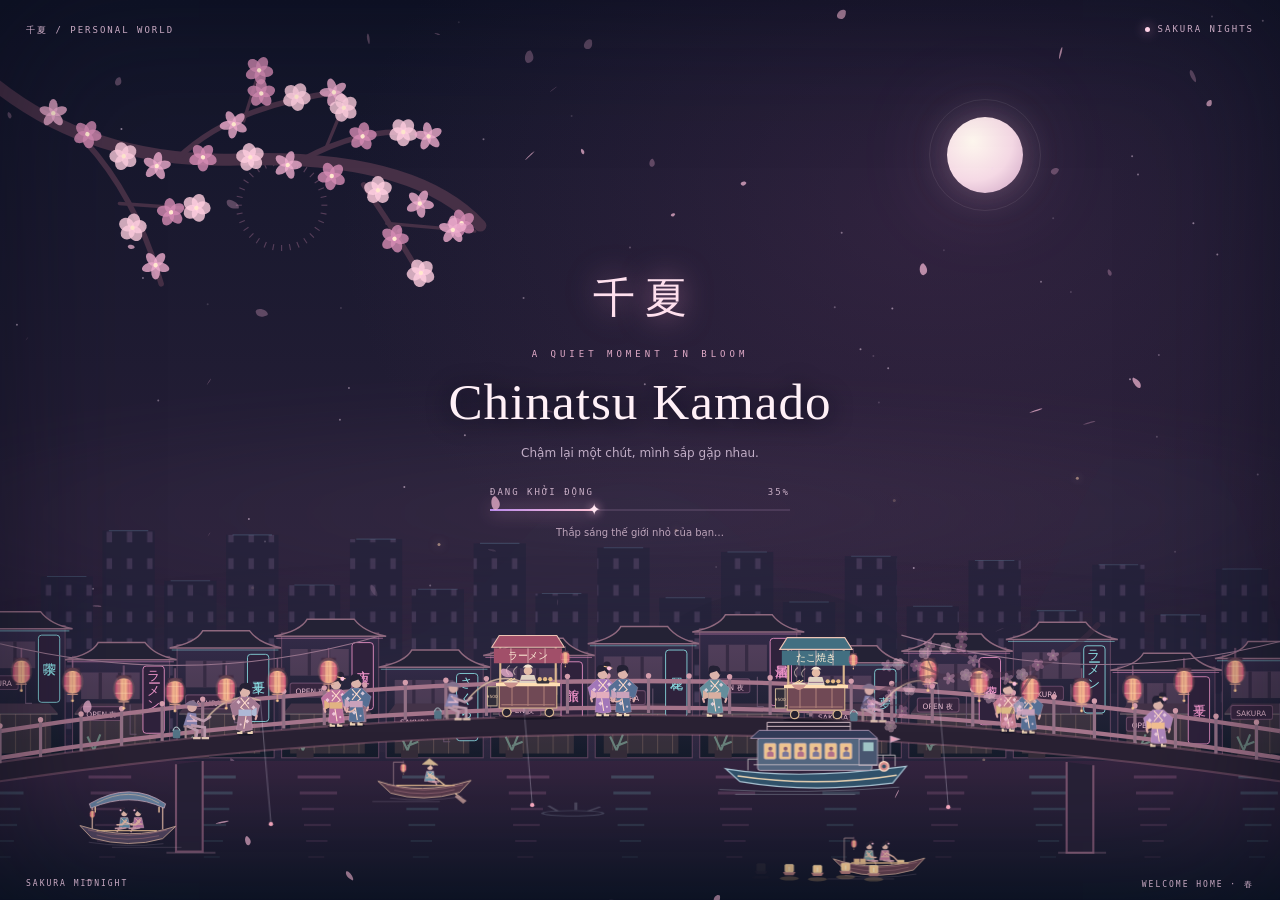
==== index.html @ 2ce0e8fc "Grow CMD after boot status and anchor continue hint" ====
<!DOCTYPE html>
<html lang="vi">

<head>
  <meta charset="UTF-8" />
  <meta name="viewport" content="width=device-width, initial-scale=1.0" />
  <title>Chinatsu Kamado| profile</title>
  <meta name="description"
    content="Chào bạn ở đây cũng ko có gì hay cả, nếu muốn có thể xem thử." />
  <meta name="theme-color" content="#070a15" />
  <meta name="referrer" content="strict-origin-when-cross-origin" />
  <meta http-equiv="Content-Security-Policy"
    content="default-src 'self'; base-uri 'self'; object-src 'none'; script-src 'self'; script-src-attr 'none'; style-src 'self' 'unsafe-inline' https://fonts.googleapis.com; font-src 'self' data: https://fonts.gstatic.com; img-src 'self' data: blob: https://images-ext-1.discordapp.net https://cdn.discordapp.com https://cdn-icons-png.flaticon.com https://avatars.steamstatic.com https://cdn.akamai.steamstatic.com; media-src 'self' blob: https://cdn.pixabay.com https://assets.mixkit.co; connect-src 'self' https://api.lanyard.rest https://api.mcsrvstat.us https://steam-proxy.bbtu223344.workers.dev; frame-src 'self' https://www.youtube.com; worker-src 'self' blob:; manifest-src 'self'; form-action 'self'; upgrade-insecure-requests" />
  <link rel="preconnect" href="https://fonts.googleapis.com" />
  <link rel="preconnect" href="https://fonts.gstatic.com" crossorigin />
  <link rel="preconnect" href="https://www.youtube.com" />
  <link rel="preconnect" href="https://i.ytimg.com" />
  <link
    href="https://fonts.googleapis.com/css2?family=Chakra+Petch:wght@500;600;700;800&family=Cormorant+Garamond:wght@500;600;700&family=JetBrains+Mono:wght@400;600;700&family=Noto+Serif+JP:wght@400;500&family=Outfit:wght@400;500;600;700;800&display=swap"
    rel="stylesheet" />
  <link rel="stylesheet" href="assets/css/styles.css?v=cmd-grow-3" />
  <link rel="stylesheet" href="https://fonts.googleapis.com/css2?family=Be+Vietnam+Pro:wght@400;500;600;700;800&display=swap" />
  <link rel="icon" href="assets/profile/favicon.png" type="image/png">
  <meta property="og:type" content="profile" />
  <meta property="og:title" content="Chinatsu Kamado — profile" />
  <meta property="og:description" content="Hồ sơ cá nhân: Discord realtime, Steam, server Minecraft và vài thứ để nghịch." />
  <meta property="og:image" content="./assets/background/banner.gif" />
  <meta name="twitter:card" content="summary_large_image" />
  <style>
    #sakura-loader {
      position: fixed;
      inset: 0;
      z-index: 999999;
      overflow: hidden;
      background: #0d1021;
      opacity: 1;
      transition: opacity .7s ease;
    }
    #sakura-loader.sakura-loader-done {
      opacity: 0;
      pointer-events: none;
    }
    #sakura-loader-frame {
      display: block;
      width: 100%;
      height: 100%;
      border: 0;
      background: #0d1021;
    }
  </style>
</head>

<body class="terminal-active">

  <!-- ===== SAKURA MIDNIGHT LOADER ===== -->
  <div id="sakura-loader" aria-label="Đang tải thế giới Sakura Midnight">
    <noscript><style>#sakura-loader{display:none!important}</style></noscript>
    <iframe
      id="sakura-loader-frame"
      src="assets/loading/sakura-loader.html?v=sakura-midnight-2"
      title="Sakura Midnight loading"
      loading="eager"
      fetchpriority="high"
      scrolling="no"
      aria-hidden="true"></iframe>
  </div>
  <script src="assets/loading/sakura-loader.js?v=sakura-midnight-1"></script>

  <div class="ambient ambient-one"></div>
  <div class="ambient ambient-two"></div>
  <div id="pointer-glow" class="pointer-glow" aria-hidden="true"></div>
  <div class="scanlines" aria-hidden="true"></div>
  <div class="grain" aria-hidden="true"></div>

    <!-- ========== BACKGROUND VIDEOS ========== -->
  <video id="bg-video" class="bg-video" muted loop playsinline preload="metadata" poster="./assets/background/bg-1440.jpg" data-bg-src="./assets/background/chillnight.mp4" aria-hidden="true" style="position: fixed; top: 0; left: 0; width: 100vw; height: 100vh; height: 100dvh; object-fit: cover; z-index: -2; pointer-events: none;"></video>

  <div id="bg-yt-container" class="bg-video hidden" style="position: fixed; top: 0; left: 0; width: 100vw; height: 100vh; z-index: -1; pointer-events: none; overflow: hidden;">
    <iframe id="bg-yt-player"
            data-src="https://www.youtube.com/embed/zvIS6EIkXx8?enablejsapi=1&autoplay=1&mute=1&controls=0&rel=0&modestbranding=1&disablekb=1&iv_load_policy=3&fs=0&playsinline=1&loop=1&playlist=zvIS6EIkXx8"
            title="Nền video YouTube"
            frameborder="0"
            allow="autoplay; encrypted-media"
            style="position: absolute; top: 50%; left: 50%; transform: translate(-50%, -50%) scale(1.35); width: 100vw; height: 56.25vw; min-height: 100vh; min-width: 177.77vh; pointer-events: none;">
    </iframe>
  </div>
  <!-- ======================================== -->

  <!-- ========== HYPERSPACE WARP ELEMENTS ========== -->
  <canvas id="warp-canvas" class="warp-canvas"></canvas>
  <canvas id="weather-canvas" class="weather-canvas" aria-hidden="true"></canvas>
  <div id="easter-egg" class="easter-egg hidden">
    <h1 class="matrix-text">Welcome to the Matrix</h1>
    <button id="return-warp-btn" class="mini-btn">RETURN</button>
  </div>
  <!-- ============================================== -->

  <main id="app-root">
    <section id="terminal-screen" class="screen terminal-screen active" aria-label="Windows 11 command prompt intro" style="visibility:hidden;opacity:0;transition:opacity 0.6s ease;">
      <div class="cmd-window">
        <div class="cmd-titlebar">
          <div class="cmd-controls" aria-hidden="true"><span></span><span></span><span></span></div>
          <div id="cmd-tabs" class="cmd-tabs" role="tablist" aria-label="CMD tabs"></div>
          <button id="cmd-new-tab" class="cmd-plus" type="button" aria-label="Mở tab CMD mới">+</button>
        </div>
        <div class="cmd-body">
          <div id="cmd-log" class="cmd-log" aria-live="polite"></div>
          <form id="cmd-form" class="cmd-prompt-line" autocomplete="off">
            <span>C:\Users\Chinatsu Kamado&gt;</span>
            <input id="cmd-input" type="text" autocomplete="off" spellcheck="false" aria-label="CMD command input" />
          </form>
          <div id="cmd-enter-hint" hidden></div>
          <button id="enter-console-btn" class="cmd-continue">Join World</button>
        </div>
      </div>
    </section>

    <section id="profile-screen" class="screen profile-screen" aria-label="Trang hồ sơ chính">
      <article class="profile-console glass-panel">
        <!-- 3D Specular Glass Glare Layer -->
        <div class="holo-glare" aria-hidden="true"></div>

        <!-- ========== THEME SWITCHER & WEATHER & WARP ========== -->
        <div id="theme-switcher" class="theme-switcher">
          <div id="theme-menu" class="theme-menu hidden">
            <button class="theme-option active" data-theme="cyber" title="Dark Cyber">🌙</button>
            <button class="theme-option" data-theme="sakura" title="Sakura Pink">🌸</button>
            <button class="theme-option" data-theme="ocean" title="Ocean Blue">🌊</button>
            <button class="theme-option" data-theme="fire" title="Neon Fire">🔥</button>
            <span class="theme-sep" aria-hidden="true"></span>
            <button id="theme-auto" class="theme-option-auto" type="button" title="Tự động đổi theo giờ Việt Nam">🕒</button>
          </div>
          <button id="theme-toggle" class="theme-toggle-btn" type="button" aria-label="Đổi giao diện">🌙</button>
          <div id="weather-menu" class="weather-menu hidden" role="group" aria-label="Chọn hiệu ứng thời tiết">
            <button class="weather-option" type="button" data-weather="sakura" aria-label="Hoa anh đào" title="Hoa anh đào">🌸</button>
            <button class="weather-option" type="button" data-weather="rain" aria-label="Mưa Cyber" title="Mưa Cyber">🌧️</button>
            <button class="weather-option" type="button" data-weather="snow" aria-label="Tuyết rơi" title="Tuyết rơi">❄️</button>
            <button class="weather-option" type="button" data-weather="stars" aria-label="Bụi sao" title="Bụi sao">✨</button>
            <button class="weather-option" type="button" data-weather="off" aria-label="Tắt thời tiết" title="Tắt thời tiết">🚫</button>
          </div>
          <button id="weather-toggle" class="theme-toggle-btn" type="button" aria-label="Đổi hiệu ứng thời tiết">🌧️</button>

                    <button id="yt-bg-toggle" class="warp-btn" type="button" aria-label="Chuyển sang Nền YouTube Lofi (kèm tiếng)" title="Bật/Tắt Nền YouTube (kèm tiếng)">🎬</button>
          <button id="yt-restart-btn" class="warp-btn hidden" type="button" aria-label="Quay lại từ đầu video YouTube" title="Quay lại từ đầu video YouTube">🔄</button>
          <button id="warp-btn" class="warp-btn" type="button" aria-label="Hyperspace Jump" title="Warp Speed!">🚀</button>
        </div>
        <!-- ========== END THEME SWITCHER ========== -->



        <!-- Nút cuộn nhanh lên đầu trang -->
        <button id="scroll-top-btn" class="scroll-top-btn hidden" type="button" aria-label="Cuộn lên đầu trang" title="Cuộn lên đầu trang (Home / ↑)">
          <svg viewBox="0 0 24 24" fill="none" stroke="currentColor" stroke-width="2.5" stroke-linecap="round" stroke-linejoin="round" aria-hidden="true">
            <path d="M18 15l-6-6-6 6"/>
          </svg>
        </button>
        <!-- ================================================= -->
        <div class="profile-banner">
          <!-- Parallax Layer 0: Base image -->
          <div class="plx-layer" data-depth="0.03">
            <img id="banner-image" src="./assets/background/banner.gif" alt="Ảnh bìa hồ sơ" decoding="async" fetchpriority="high" />
          </div>
          <!-- Parallax Layer 1: Light sweep -->
          <div class="plx-layer plx-light" data-depth="0.06"></div>
          <!-- Parallax Layer 2: Floating particles -->
          <div class="plx-layer plx-particles" data-depth="0.10">
            <i></i><i></i><i></i><i></i><i></i><i></i><i></i><i></i><i></i><i></i><i></i><i></i><i></i><i></i><i></i>
          </div>
          <!-- Parallax Layer 3: Sparkles -->
          <div class="plx-layer plx-sparkles" data-depth="0.15">
            <b>✦</b><b>✧</b><b>✦</b><b>✧</b><b>✦</b>
          </div>
          <div class="banner-glow"></div>
        </div>

        <header class="profile-header" id="sec-header">
          <div class="avatar-wrap" id="avatar-wrap">
            <span class="avatar-ring" aria-hidden="true"></span>
            <img id="avatar-image" class="avatar-image" src="https://images-ext-1.discordapp.net/external/Pk9lpqQlm9eiN65fVc4VsGsRbedZwUbAsCBLXPHvHq8/%3Fsize%3D4096/https://cdn.discordapp.com/avatars/917263515209859102/cd121ea4baf2512e6e98f16f0f2a8d04.png?size=4096" alt="Ảnh đại diện Discord" />
            <div id="avatar-fallback" class="avatar-fallback">T</div>
            <img id="avatar-decoration" class="avatar-decoration" src="./assets/decoration/anime-dang-yeu.png" alt="Trang trí avatar" />
            <span id="status-orb" class="status-orb offline" aria-label="Trạng thái Discord"></span>
          </div>
          <div class="identity-block">
            <div style="display: flex; align-items: center; gap: 15px; position: relative;">
              <h1 id="display-name" style="margin: 0;"><span id="profile-typing-name" class="profile-typing-name display-name">Chinatsu Kamado<span class="kanji-deco" aria-hidden="true">千夏</span></span><span class="profile-typing-cursor" aria-hidden="true">|</span></h1>
            </div>
            <p class="username">@<span id="username" class="glitch-hover" data-text="Chinatsu Kamado">Chinatsu Kamado</span></p>
          </div>
        </header>

        <section class="presence-card glass-2 reveal" id="sec-presence" aria-labelledby="presence-title" style="position: relative;">
          <!-- From Uiverse.io by Novaxlo -->
          <div class="capybaraloader" role="img" aria-label="Capybara đang đi bộ">
            <div class="capybara">
              <div class="capyhead">
                <div class="capyear">
                  <div class="capyear2"></div>
                </div>
                <div class="capyear"></div>
                <div class="capymouth">
                  <div class="capylips"></div>
                  <div class="capylips"></div>
                </div>
                <div class="capyeye"></div>
                <div class="capyeye"></div>
              </div>
              <div class="capyleg"></div>
              <div class="capyleg2"></div>
              <div class="capyleg2"></div>
              <div class="capy"></div>
            </div>
            <div class="capy-track">
              <div class="capy-track-line"></div>
            </div>
          </div>
          <div>
            <h2 id="presence-title">Trạng thái: <span id="custom-status-line">Đang tải...</span></h2>
            <p id="status-text"><span class="inline-dot"></span>Đang kết nối Discord...</p>
          </div>
          <!-- CLOCK WIDGET -->
          <div class="clock-inline" aria-label="Giờ Việt Nam">
            <div class="clock-inline-top">
              <span class="clock-inline-time"><span id="ci-h">00</span><span class="ci-sep">:</span><span id="ci-m">00</span><span class="clock-seconds">:<span id="ci-s">00</span></span></span>
            </div>
            <div class="clock-inline-date" id="ci-date">T2, 01/01</div>
            <div class="clock-inline-phase" id="ci-phase">🌙 GMT+7</div>
            <svg class="clock-halo-ring" viewBox="0 0 104 24" aria-hidden="true" focusable="false">
              <defs>
                <linearGradient id="clock-halo-gradient" x1="4" y1="12" x2="100" y2="12" gradientUnits="userSpaceOnUse">
                  <stop offset="0" stop-color="#72f7ff" />
                  <stop offset=".2" stop-color="#7faaff" />
                  <stop offset=".4" stop-color="#d894ff" />
                  <stop offset=".6" stop-color="#ff729d" />
                  <stop offset=".8" stop-color="#ffc976" />
                  <stop offset="1" stop-color="#72f7ff" />
                </linearGradient>
                <path id="clock-halo-orbit-path" d="M 4 12 A 48 8 0 1 0 100 12 A 48 8 0 1 0 4 12" />
              </defs>
              <use class="clock-halo-orbit" href="#clock-halo-orbit-path" />
              <g class="clock-halo-star">
                <path d="M 0 -4 C .5 -1.2 1.2 -.5 4 0 C 1.2 .5 .5 1.2 0 4 C -.5 1.2 -1.2 .5 -4 0 C -1.2 -.5 -.5 -1.2 0 -4 Z" />
                <animateMotion dur="6s" repeatCount="indefinite" rotate="auto">
                  <mpath href="#clock-halo-orbit-path" />
                </animateMotion>
              </g>
            </svg>
          </div>
        </section>

        <section id="activity-card" class="activity-card glass-1 hidden reveal" aria-labelledby="activity-title">
          <div id="activity-icon" class="activity-icon">✦</div>
          <img id="activity-art" class="activity-art hidden" alt="" decoding="async" />
          <div>
            <h2 id="activity-title">Hoạt động</h2>
            <p id="activity-name" class="handle">Không có hoạt động</p>
            <p id="activity-detail">Khi có game, Spotify hoặc app đang chạy thì sẽ hiện ở đây.</p>
            <p id="activity-time" class="activity-time"></p>
          </div>
        </section>

        <section class="meta-grid reveal" id="sec-meta" aria-label="Thông tin realtime Discord">
          <div class="glass-1"><span>Spotify</span><strong id="spotify-status">Chưa phát hiện</strong></div>
          <div class="glass-1">
            <span>Huy hiệu</span>
            <strong id="public-flags" class="badge-list">Đang tải</strong>
          </div>
        </section>

        <section class="about-card glass-1 reveal" id="sec-about">
          <h2>Giới thiệu</h2>
          <p>Một góc hồ sơ nhỏ gọn của Chinatsu Kamado, lấy cảm hứng nhẹ từ Discord nhưng vẫn giữ phong cách anime riêng: tối, gọn, mượt và có chiều sâu.</p>
          <div class="tags" aria-label="Thẻ hồ sơ">
            <span>Anime</span>
            <span>Coder</span>
            <span>Genshin Impact</span>
            <span>Cheater</span>
          </div>
        </section>


        <nav class="social-row reveal" id="sec-social" aria-label="Liên kết mạng xã hội">
          <a id="discord-link" href="https://discord.com/users/917263515209859102" target="_blank" rel="noopener noreferrer" aria-label="Discord" title="Discord">
            <svg viewBox="0 0 127.14 96.36" aria-hidden="true" class="discord-icon">
              <path d="M107.7,8.07A105.15,105.15,0,0,0,81.47,0a72.06,72.06,0,0,0-3.36,6.83A97.68,97.68,0,0,0,49,6.83,72.37,72.37,0,0,0,45.64,0,105.89,105.89,0,0,0,19.39,8.09C2.79,32.65-1.71,56.6.54,80.21h0A105.73,105.73,0,0,0,32.71,96.36,77.7,77.7,0,0,0,39.6,85.25a68.42,68.42,0,0,1-10.85-5.18c.91-.66,1.8-1.34,2.66-2a75.57,75.57,0,0,0,64.32,0c.87.71,1.76,1.39,2.66,2a68.68,68.68,0,0,1-10.87,5.19,77,77,0,0,0,6.89,11.1A105.25,105.25,0,0,0,126.6,80.22h0C129.24,52.84,122.09,29.11,107.7,8.07ZM42.45,65.69C36.18,65.69,31,60,31,53s5-12.74,11.43-12.74S54,46,53.89,53,48.84,65.69,42.45,65.69Zm42.24,0C78.41,65.69,73.31,60,73.31,53s5-12.74,11.43-12.74S96.1,46,96,53,91.08,65.69,84.69,65.69Z" fill="currentColor"/>
              <ellipse cx="42.45" cy="53" rx="12" ry="14" fill="currentColor" class="discord-blink" />
              <ellipse cx="84.69" cy="53" rx="12" ry="14" fill="currentColor" class="discord-blink" />
            </svg>
          </a>
          <a id="youtube-link" href="https://www.youtube.com/@Dogloser" target="_blank" rel="noopener noreferrer" aria-label="YouTube" title="YouTube">
            <svg viewBox="0 0 24 24" aria-hidden="true"><path d="M23.5 6.2a3 3 0 0 0-2.1-2.12C19.52 3.58 12 3.58 12 3.58s-7.52 0-9.4.5A3 3 0 0 0 .5 6.2 31.2 31.2 0 0 0 0 12a31.2 31.2 0 0 0 .5 5.8 3 3 0 0 0 2.1 2.12c1.88.5 9.4.5 9.4.5s7.52 0 9.4-.5a3 3 0 0 0 2.1-2.12A31.2 31.2 0 0 0 24 12a31.2 31.2 0 0 0-.5-5.8ZM9.6 15.55v-7.1L15.85 12 9.6 15.55Z"/></svg>
          </a>
          <a id="x-link" href="https://x.com/Dogkunne" target="_blank" rel="noopener noreferrer" aria-label="X" title="X">
            <svg viewBox="0 0 24 24" aria-hidden="true"><path d="M18.9 2h3.68l-8.04 9.18L24 22h-7.4l-5.8-7.58L4.17 22H.48l8.6-9.83L0 2h7.6l5.24 6.93L18.9 2Zm-1.3 18.1h2.04L6.5 3.8H4.31L17.6 20.1Z"/></svg>
          </a>
          <a id="github-link" href="https://github.com/Dogtheflash" target="_blank" rel="noopener noreferrer" aria-label="GitHub" title="GitHub">
            <svg viewBox="0 0 24 24" aria-hidden="true"><path d="M12 0C5.374 0 0 5.373 0 12c0 5.302 3.438 9.8 8.207 11.387.599.111.793-.261.793-.577v-2.234c-3.338.726-4.033-1.416-4.033-1.416-.546-1.387-1.333-1.756-1.333-1.756-1.089-.745.083-.729.083-.729 1.205.084 1.839 1.237 1.839 1.237 1.07 1.834 2.807 1.304 3.492.997.107-.775.418-1.305.762-1.604-2.665-.305-5.467-1.334-5.467-5.931 0-1.311.469-2.381 1.236-3.221-.124-.303-.535-1.524.117-3.176 0 0 1.008-.322 3.301 1.23A11.509 11.509 0 0 1 12 5.803c1.02.005 2.047.138 3.006.404 2.291-1.552 3.297-1.23 3.297-1.23.653 1.653.242 2.874.118 3.176.77.84 1.235 1.911 1.235 3.221 0 4.609-2.807 5.624-5.479 5.921.43.372.823 1.102.823 2.222v3.293c0 .319.192.694.801.576C20.566 21.797 24 17.3 24 12c0-6.627-5.373-12-12-12Z"/></svg>
          </a>
        </nav>

        <footer class="profile-footer reveal" id="sec-footer">
          <a id="page-one-link" href="#">Server Minecraft</a>
          <a id="page-two-link" href="#">
            <img src="https://cdn-icons-png.flaticon.com/512/3670/3670382.png" alt="Steam" class="steam-icon">
            My Steam
          </a>
          <a id="mal-link" href="#">Text color</a>
        </footer>

        <!-- ========== MINECRAFT SERVER PAGE ========== -->
        <section id="minecraft-page" class="color-page hidden" aria-label="Minecraft Server">
          <div class="color-page-head">
            <button id="minecraft-back" class="mini-btn" type="button">← Home</button>
            <div>
              <p class="eyebrow">MINECRAFT SERVER</p>
              <h2>Server Minecraft</h2>
            </div>
          </div>

          <!-- Bot status card -->
          <div class="mc-bot-card">
            <div class="mc-bot-avatar">
              <img src="./assets/profile/minevui-avatar.png" alt="Bot avatar" id="mc-bot-avatar" />
              <span class="mc-bot-status-dot online"></span>
            </div>
            <div class="mc-bot-info">
              <div class="mc-bot-tag">ONLINE · <span id="mc-bot-tag">SERVER BOT#0000</span></div>
              <div class="mc-bot-name" id="mc-bot-name">Minecraft Skyblock</div>
              <div class="mc-bot-desc" id="mc-bot-desc">🌿 Server Minecraft sinh tồn · Vanilla SMP</div>
            </div>

            <a class="mc-join-btn mc-discord-icon" href="https://discord.gg/" target="_blank" rel="noopener noreferrer" id="mc-join-btn" aria-label="Tham gia Discord" title="Tham gia Discord">
              <svg viewBox="0 0 127.14 96.36" aria-hidden="true" class="discord-icon">
              <path d="M107.7,8.07A105.15,105.15,0,0,0,81.47,0a72.06,72.06,0,0,0-3.36,6.83A97.68,97.68,0,0,0,49,6.83,72.37,72.37,0,0,0,45.64,0,105.89,105.89,0,0,0,19.39,8.09C2.79,32.65-1.71,56.6.54,80.21h0A105.73,105.73,0,0,0,32.71,96.36,77.7,77.7,0,0,0,39.6,85.25a68.42,68.42,0,0,1-10.85-5.18c.91-.66,1.8-1.34,2.66-2a75.57,75.57,0,0,0,64.32,0c.87.71,1.76,1.39,2.66,2a68.68,68.68,0,0,1-10.87,5.19,77,77,0,0,0,6.89,11.1A105.25,105.25,0,0,0,126.6,80.22h0C129.24,52.84,122.09,29.11,107.7,8.07ZM42.45,65.69C36.18,65.69,31,60,31,53s5-12.74,11.43-12.74S54,46,53.89,53,48.84,65.69,42.45,65.69Zm42.24,0C78.41,65.69,73.31,60,73.31,53s5-12.74,11.43-12.74S96.1,46,96,53,91.08,65.69,84.69,65.69Z" fill="currentColor"/>
              <ellipse cx="42.45" cy="53" rx="12" ry="14" fill="currentColor" class="discord-blink" />
              <ellipse cx="84.69" cy="53" rx="12" ry="14" fill="currentColor" class="discord-blink" />
            </svg>
            </a>
          </div>

          <!-- Stats grid -->
          <div class="mc-stats-grid">
            <div class="mc-stat-card">
              <span class="mc-stat-label">PING</span>
              <strong class="mc-stat-value" id="mc-ping">--ms</strong>
            </div>
            <div class="mc-stat-card">
              <span class="mc-stat-label">PHIÊN BẢN</span>
              <strong class="mc-stat-value" id="mc-version">1.21.x</strong>
            </div>
            <div class="mc-stat-card">
              <span class="mc-stat-label">ĐANG CHƠI</span>
              <strong class="mc-stat-value" id="mc-online">-- người</strong>
            </div>
            <div class="mc-stat-card">
              <span class="mc-stat-label">TỐI ĐA</span>
              <strong class="mc-stat-value" id="mc-max">-- người</strong>
            </div>
            <div class="mc-stat-card wide">
              <span class="mc-stat-label">ĐỊA CHỈ SERVER</span>
              <strong class="mc-stat-value mc-ip" id="mc-ip">play.example.com</strong>
            </div>
            <div class="mc-stat-card wide">
              <span class="mc-stat-label">TRẠNG THÁI</span>
              <strong class="mc-stat-value" id="mc-status-text">Đang kiểm tra...</strong>
            </div>
          </div>

          <!-- Feature cards -->
          <div class="mc-feature-grid">
            <div class="mc-feature-card">
              <div class="mc-feature-num">01</div>
              <div class="mc-feature-title">Survival SMP</div>
              <div class="mc-feature-desc">Thế giới sinh tồn vanilla, không hack, không cheat — chơi thuần túy cùng nhau.</div>
            </div>
            <div class="mc-feature-card">
              <div class="mc-feature-num">02</div>
              <div class="mc-feature-title">Cộng đồng nhỏ</div>
              <div class="mc-feature-desc">Server riêng tư, chỉ bạn bè thân thiết — không lag, không toxic.</div>
            </div>
            <div class="mc-feature-card">
              <div class="mc-feature-num">03</div>
              <div class="mc-feature-title">Luôn online</div>
              <div class="mc-feature-desc">Server chạy 24/7, vào bất cứ lúc nào bạn muốn xây dựng hay khám phá.</div>
            </div>
          </div>
        </section>
        <!-- ========== END MINECRAFT SERVER PAGE ========== -->

        <!-- ========== STEAM PROFILE PAGE ========== -->
        <section id="steam-page" class="color-page hidden" aria-label="Steam Profile">
          <div class="color-page-head">
            <button id="steam-back" class="mini-btn" type="button">← Home</button>
            <div>
              <p class="eyebrow">STEAM PROFILE</p>
              <h2>My Steam</h2>
            </div>
          </div>

          <!-- Steam profile card -->
          <div class="steam-profile-card">
            <div class="steam-avatar-wrap">
              <img id="steam-avatar" src="https://avatars.steamstatic.com/fef49e7fa7e1997310d705b2a6158ff8dc1cdfeb_full.jpg" alt="Steam avatar" />
              <span class="steam-status-dot" id="steam-status-dot"></span>
            </div>
            <div class="steam-profile-info">
              <div class="steam-platform-tag">STEAM · <span id="steam-status-label">Đang tải...</span></div>
              <div class="steam-display-name" id="steam-display-name">nakarotad</div>
              <div class="steam-real-name" id="steam-real-name">🎮 Chinatsu Kamado</div>
            </div>
          </div>

          <!-- Action row -->
          <div class="mc-action-row">
            <a class="steam-visit-btn" href="https://steamcommunity.com/id/nakarotad/" target="_blank" rel="noopener noreferrer" id="steam-visit-btn">
              <svg width="16" height="16" viewBox="0 0 24 24" fill="currentColor"><path d="M11.979 0C5.678 0 .511 4.86.022 11.037l6.432 2.658c.545-.371 1.203-.59 1.912-.59.063 0 .125.004.188.006l2.861-4.142V8.91c0-2.495 2.028-4.524 4.524-4.524 2.494 0 4.524 2.031 4.524 4.527s-2.03 4.525-4.524 4.525h-.105l-4.076 2.911c0 .052.004.105.004.159 0 1.875-1.515 3.396-3.39 3.396-1.635 0-3.016-1.173-3.331-2.718L.436 15.27C1.862 20.307 6.486 24 11.979 24c6.627 0 11.999-5.373 11.999-12S18.605 0 11.979 0zM7.54 18.21l-1.473-.61c.262.543.714.999 1.314 1.25 1.297.539 2.793-.076 3.332-1.375.263-.63.264-1.319.005-1.949s-.75-1.121-1.377-1.383c-.624-.26-1.29-.249-1.878-.03l1.523.63c.956.4 1.409 1.5 1.009 2.455-.397.957-1.497 1.41-2.455 1.012H7.54zm11.415-9.303c0-1.662-1.353-3.015-3.015-3.015-1.665 0-3.015 1.353-3.015 3.015 0 1.665 1.35 3.015 3.015 3.015 1.662 0 3.015-1.35 3.015-3.015zm-5.273-.005c0-1.252 1.013-2.266 2.265-2.266 1.249 0 2.266 1.014 2.266 2.266 0 1.251-1.017 2.265-2.266 2.265-1.252 0-2.265-1.014-2.265-2.265z"/></svg>
              Xem trang Steam
            </a>
            <span class="mc-updated" id="steam-updated">Cập nhật --:--:--</span>
          </div>

          <!-- Stats grid -->
          <div class="mc-stats-grid">
            <div class="mc-stat-card">
              <span class="mc-stat-label">SỐ GIỜ CHƠI</span>
              <strong class="mc-stat-value" id="steam-hours">-- giờ</strong>
            </div>
            <div class="mc-stat-card">
              <span class="mc-stat-label">SỐ GAME</span>
              <strong class="mc-stat-value" id="steam-games">-- game</strong>
            </div>
            <div class="mc-stat-card">
              <span class="mc-stat-label">LEVEL STEAM</span>
              <strong class="mc-stat-value" id="steam-level">--</strong>
            </div>
            <div class="mc-stat-card">
              <span class="mc-stat-label">BẠN BÈ</span>
              <strong class="mc-stat-value" id="steam-friends">-- người</strong>
            </div>
            <div class="mc-stat-card wide" style="display:flex;align-items:center;gap:14px;">
              <img id="steam-game-thumb" src="" alt="Game thumbnail"
                style="display:none;width:72px;height:40px;object-fit:cover;border-radius:6px;flex:0 0 auto;border:1px solid rgba(255,255,255,.12);" />
              <div style="min-width:0;flex:1;">
                <span class="mc-stat-label">ĐANG CHƠI</span>
                <strong class="mc-stat-value" id="steam-playing">Đang kết nối...</strong>
              </div>
            </div>
            <div class="mc-stat-card wide">
              <span class="mc-stat-label">STEAM ID</span>
              <strong class="mc-stat-value mc-ip">nakarotad</strong>
            </div>
          </div>

          <!-- Feature / game highlight cards -->
          <div class="mc-feature-grid">
            <div class="mc-feature-card steam-game-card" id="steam-game-1">
              <div class="mc-feature-num">01</div>
              <div class="mc-feature-title">Counter-Strike 2</div>
              <div class="mc-feature-desc">FPS huyền thoại — tactical shooter số một thế giới.</div>
            </div>
            <div class="mc-feature-card steam-game-card" id="steam-game-2">
              <div class="mc-feature-num">02</div>
              <div class="mc-feature-title">Genshin Impact</div>
              <div class="mc-feature-desc">Open-world RPG với đồ họa đẹp và cốt truyện sâu sắc.</div>
            </div>
            <div class="mc-feature-card steam-game-card" id="steam-game-3">
              <div class="mc-feature-num">03</div>
              <div class="mc-feature-title">Minecraft</div>
              <div class="mc-feature-desc">Game xây dựng và sinh tồn — sáng tạo không giới hạn.</div>
            </div>
          </div>
        </section>
        <!-- ========== END STEAM PROFILE PAGE ========== -->

        <!-- ========== COLOR TOOL PAGE ========== -->
        <section id="color-page" class="color-page hidden" aria-label="Unity Rich Text Gradient Generator">
          <div class="color-page-head">
            <button id="color-back" class="mini-btn" type="button">← Home</button>
            <div>
              <p class="eyebrow">Unity tool</p>
              <h2>Rich Text Colorizer</h2>
            </div>
          </div>
          <label class="field-block">
            <span>Nhập văn bản</span>
            <textarea id="tc-input-text" rows="4">Chinatsu Kamado desu</textarea>
          </label>
          <div class="tool-grid">
            <label class="field-block">
              <span>Hiệu ứng màu</span>
              <select id="tc-effect">
                <option value="two">Dải hai màu</option>
                <option value="mirror">Dải hai màu lặp lại</option>
                <option value="three">Dải ba màu</option>
                <option value="solid">Một màu</option>
                <option value="random">Màu ngẫu nhiên</option>
                <option value="rainbow">Cầu vồng</option>
              </select>
            </label>
            <label class="field-block">
              <span>Phông chữ</span>
              <select id="tc-font">
                <option value="">Mặc định</option><option>Arial</option><option>Verdana</option><option>Tahoma</option><option>Georgia</option><option>Courier New</option><option>Times New Roman</option><option>Trebuchet MS</option><option>Lucida Console</option>
              </select>
            </label>
          </div>
          <div class="color-picks" aria-label="Chọn màu">
            <label><span>Đầu</span><input id="tc-color-1" type="color" value="#ff4fd8"></label>
            <label><span>Giữa</span><input id="tc-color-2" type="color" value="#5865f2"></label>
            <label><span>Cuối</span><input id="tc-color-3" type="color" value="#35e8ff"></label>
          </div>
          <div class="tool-grid compact">
            <label class="field-block"><span>Cỡ chữ</span><select id="tc-size"><option value="0">Mặc định</option><option value="12">12</option><option value="18">18</option><option value="24">24</option><option value="30">30</option><option value="36">36</option><option value="48">48</option><option value="60">60</option><option value="72">72</option><option value="90">90</option></select></label>
            <div class="toggle-row"><label><input id="tc-bold" type="checkbox">Đậm</label><label><input id="tc-italic" type="checkbox">Nghiêng</label><label><input id="tc-word" type="checkbox">Random</label></div>
          </div>
          <div class="preview-card">
            <span>Preview</span>
            <div id="tc-preview" class="tc-preview"></div>
          </div>
          <label class="field-block output-block">
            <span>Unity Rich Text</span>
            <textarea id="tc-output" rows="6" readonly></textarea>
          </label>
          <button id="tc-copy" class="copy-btn" type="button">Copy Unity Rich Text</button>
        </section>
        <!-- ========== END COLOR TOOL PAGE ========== -->




      </article>

      <!-- ========== MUSIC PLAYER ========== -->
      <aside id="music-player" class="music-player glass-panel hidden" aria-label="Trình phát nhạc">
        <img id="track-cover" class="player-art" src="assets/music/nightcore-rise-up.jpg" alt="Ảnh bìa Nightcore - Rise Up" width="40" height="40" decoding="async" />
        <div class="track-meta">
          <strong id="track-title">Beautiful Piano Music</strong>
          <div class="track-time"><span id="current-time">0:00</span><span id="duration-time">0:00</span></div>
          <div class="progress"><span id="progress-bar"></span></div>
        </div>
        <div class="player-controls">
          <button id="prev-track" class="prev-btn" type="button" aria-label="Chuyển về bài trước" title="Bài trước">⏮</button>
          <button id="play-toggle" class="play-btn" type="button" aria-label="Phát hoặc tạm dừng">▶</button>
          <button id="next-track" class="next-btn" type="button" aria-label="Chuyển sang bài tiếp theo" title="Bài tiếp theo">⏭</button>
        </div>
        <div id="volume-control" class="volume-control" aria-label="Âm lượng nhạc">
          <button id="volume-toggle" class="volume-toggle" type="button" aria-label="Tắt âm lượng" title="Tắt âm lượng">🔊</button>
          <div class="volume-details">
          <input id="volume-slider" type="range" min="0" max="100" step="1" value="50" aria-label="Chỉnh âm lượng nhạc" aria-valuetext="50 phần trăm" />
          <output id="volume-value" class="volume-value" for="volume-slider" aria-live="polite">50</output>
          </div>
        </div>
        <audio id="audio-player" preload="metadata">
          <source src="assets/audio/Nightcore-Rise-Up.mp3" type="audio/mpeg" />
        </audio>
      </aside>
    </section>
  </main>

<script src="assets/js/loader-failsafe.js?v=sakura-midnight-1"></script>



<script src="assets/js/script.js?v=cmd-grow-3"></script>


</body>
</html>
---- assets/css/styles.css ----
:root {
  --bg: #000000;
  --panel: rgba(15, 18, 32, 0.78);
  --panel-strong: rgba(20, 24, 42, 0.92);
  --line: rgba(255, 255, 255, 0.11);
  --discord: #5865f2;
  --cyan: #35e8ff;
  --pink: #ff4fd8;
  --green: #3ee87d;
  --yellow: #f0b232;
  --red: #f45b69;
  --text: #eef4ff;
  --muted: #9aa8c7;
  --shadow: 0 28px 90px rgba(0, 0, 0, 0.52);

  /* fluid typography */
  --font-h1: clamp(1.3rem, 2.5vw + 0.5rem, 2.1rem);
  --font-h2: clamp(1rem, 1.8vw + 0.3rem, 1.5rem);
  --font-body: clamp(0.75rem, 1.2vw + 0.25rem, 0.9rem);
  --font-mono: clamp(0.65rem, 1.1vw + 0.2rem, 0.82rem);
  --font-label: clamp(0.6rem, 1vw + 0.15rem, 0.75rem);

  /* === Liquid Glass 3 cấp — cùng blur 24px, viền 8%, highlight trên === */
  --glass-blur: 24px;
  --glass-border: rgba(255, 255, 255, 0.08);
  --glass-highlight: rgba(255, 255, 255, 0.18);
}

/* Một lớp glass dùng được cho mọi panel — chỉ đổi cấp độ đậm nhạt qua .glass-1/2/3 */
.glass-1, .glass-2, .glass-3 {
  position: relative;
  isolation: isolate;
  border: 1px solid var(--glass-border);
  border-radius: 18px;
  backdrop-filter: blur(var(--glass-blur)) saturate(140%);
  -webkit-backdrop-filter: blur(var(--glass-blur)) saturate(140%);
  box-shadow: var(--shadow);
}
.glass-1 { background: color-mix(in srgb, var(--panel) 55%, transparent); }
.glass-2 { background: color-mix(in srgb, var(--panel) 78%, transparent); }
.glass-3 { background: var(--panel-strong); }

/* Highlight mảnh phía trên — mô phỏng cạnh trên của Liquid Glass */
.glass-1::before, .glass-2::before, .glass-3::before {
  content: "";
  position: absolute;
  inset: 0;
  border-radius: inherit;
  padding: 1px;
  background: linear-gradient(180deg, var(--glass-highlight) 0%, rgba(255, 255, 255, 0.02) 38%, transparent 100%);
  -webkit-mask: linear-gradient(#000 0 0) content-box, linear-gradient(#000 0 0);
  -webkit-mask-composite: xor;
          mask-composite: exclude;
  pointer-events: none;
  z-index: 1;
}


/* === Display font cho tiêu đề tên === */
.display-name {
  font-family: "Chakra Petch", "Outfit", system-ui, sans-serif;
  font-weight: 800;
  letter-spacing: -0.02em;
  font-size: clamp(22px, 4.6vw, 30px);
  line-height: 1.02;
  background: linear-gradient(90deg, #ff4fd8 0%, #c56cff 42%, #35e8ff 100%);
  -webkit-background-clip: text;
          background-clip: text;
  color: transparent;
  text-shadow: 0 0 22px rgba(255, 79, 216, 0.18);
  position: relative;
}
.kanji-deco {
  display: inline-block;
  margin-left: 8px;
  font-family: "Noto Serif JP", "Yu Mincho", serif;
  font-weight: 500;
  font-size: 0.55em;
  letter-spacing: 0.05em;
  color: rgba(255, 255, 255, 0.55);
  vertical-align: 0.18em;
  text-shadow: 0 0 12px rgba(53, 232, 255, 0.25);
  -webkit-text-fill-color: rgba(255, 255, 255, 0.55);
}
.kanji-deco::before {
  content: "[ ";
  opacity: 0.4;
  font-family: "JetBrains Mono", monospace;
  font-size: 0.85em;
  letter-spacing: 0;
  margin-right: 2px;
}
.kanji-deco::after {
  content: " ]";
  opacity: 0.4;
  font-family: "JetBrains Mono", monospace;
  font-size: 0.85em;
  letter-spacing: 0;
  margin-left: 2px;
}

/* === Scroll reveal === */
.reveal {
  opacity: 0;
  transform: translateY(24px);
  transition: opacity .55s cubic-bezier(.16,1,.3,1), transform .55s cubic-bezier(.16,1,.3,1);
  will-change: opacity, transform;
}
.reveal.in {
  opacity: 1;
  transform: none;
}


.bg-video {
  position: fixed; top: 0; left: 0; width: 100vw; height: 100dvh;
  z-index: -1;
  pointer-events: none;
  overflow: hidden;
}
video.bg-video {
  object-fit: cover;
}
#bg-yt-player {
  position: absolute;
  top: 50%; left: 50%;
  z-index: 1;
  transform: translate(-50%, -50%) scale(1.35);
  width: 100vw;
  height: 56.25vw;
  min-height: 100dvh;
  min-width: 177.77vh;
  pointer-events: none;
  opacity: 0;
  transition: opacity .45s ease;
}
#bg-yt-container {
  background: #020308;
  opacity: 1;
  visibility: visible;
  transition: opacity .25s ease, visibility .25s ease;
}
#bg-yt-container::after {
  content: '';
  position: absolute;
  inset: 0;
  z-index: 2;
  background:
    linear-gradient(rgba(2, 3, 8, .08), rgba(2, 3, 8, .08)),
    url('../background/bg-1440.jpg') center / cover no-repeat;
  opacity: 1;
  transition: opacity .55s ease, visibility .55s ease;
  pointer-events: none;
}
#bg-yt-container.is-playing #bg-yt-player {
  opacity: 1;
}
#bg-yt-container.is-playing::after {
  opacity: 0;
  visibility: hidden;
}

* { box-sizing: border-box; }
html { scroll-behavior: smooth; scrollbar-width: thin; scrollbar-color: rgba(192, 132, 252, 0.6) rgba(4, 6, 15, 0.85); background: transparent; }


body {
  background-image: none !important;
  background-color: var(--bg);
  display: flex;
  justify-content: center;
  align-items: center;
  min-height: 100dvh;
  overflow-x: hidden;
  overflow-y: auto;
  overscroll-behavior-y: contain;
  margin: 0;
  font-family: var(--font-sans);
  font-optical-sizing: auto;
  -webkit-font-smoothing: antialiased;
  text-rendering: optimizeLegibility;
}

/* ============================================================
   PHẦN CHỈNH SỬA: Thay thế ảnh nền bằng style chuẩn Linux
   ============================================================ */
.cmd-window {
  width: min(760px, 94vw);
  overflow: hidden;
  border-radius: 14px;
  border: 1px solid rgba(255,255,255,.15);
  background: rgba(8, 8, 12, 0.75);
  backdrop-filter: blur(24px) saturate(160%);
  -webkit-backdrop-filter: blur(24px) saturate(160%);
  box-shadow: 0 10px 30px rgba(0,0,0,0.4), inset 0 1px 0 rgba(255,255,255,.1);
  position: relative;
  transform: translateZ(0);
}

/* Hiệu ứng thở (pulse glow) nhẹ ở nền Terminal */
.cmd-window::before {
  content: "";
  position: absolute;
  top: -50%;
  left: -50%;
  width: 200%;
  height: 200%;
  background: radial-gradient(circle at 50% 50%, rgba(255, 255, 255, 0.05) 0%, transparent 60%);
  animation: terminalPulse 8s ease-in-out infinite alternate;
  pointer-events: none;
  z-index: 0;
}

@keyframes terminalPulse {
  0% { transform: scale(0.8); opacity: 0.4; }
  100% { transform: scale(1.2); opacity: 1; }
}
/* ============================================================ */

.terminal-header {
  background-color: #161b22;
  padding: 12px 15px;
  display: flex;
  gap: 8px;
  border-bottom: 1px solid #30363d;
}

.btn {
  width: 12px;
  height: 12px;
  border-radius: 50%;
  display: inline-block;
}

.close { background-color: #ff5f56; }
.minimize { background-color: #ffbd2e; }
.maximize { background-color: #27c93f; }

.terminal-body {
  padding: 20px;
  color: #c9d1d9;
}

.pointer-glow { position:fixed; left:var(--pointer-x, 50vw); top:var(--pointer-y, 50vh); width:420px; height:420px; z-index:1; pointer-events:none; border-radius:50%; transform:translate(-50%, -50%); background:radial-gradient(circle, rgb(var(--accent2-rgb) / .16), rgb(var(--accent-rgb) / .08) 36%, transparent 68%); mix-blend-mode:screen; opacity:0; filter:blur(4px); transition:opacity .22s ease; }
body.pointer-active .pointer-glow { opacity:1; }
.page-ripple { position:fixed; z-index:2; left:var(--ripple-x); top:var(--ripple-y); width:14px; height:14px; border-radius:50%; pointer-events:none; transform:translate(-50%, -50%) scale(0); background:radial-gradient(circle, rgba(255,255,255,.26), rgb(var(--accent3-rgb) / .11) 42%, transparent 70%); mix-blend-mode:screen; animation:pageRipple 1.08s ease-out forwards; }
a { color: inherit; text-decoration: none; }
button, a { font: inherit; }

body, button, a, input { cursor: url("data:image/svg+xml,%3Csvg xmlns='http://www.w3.org/2000/svg' width='28' height='28' viewBox='0 0 28 28'%3E%3Cpath fill='%23ffffff' stroke='%23111118' stroke-width='1.4' d='M5 3.8 22.6 13 14.7 15.1 11 23.2z'/%3E%3Cpath fill='%23ff9bd8' d='m9.6 7.6 5.1 4.7-3.4.9z'/%3E%3Ccircle cx='18.8' cy='6.6' r='2.1' fill='%23ff9bd8'/%3E%3Ccircle cx='22.6' cy='9.9' r='1.25' fill='%2389f7ff'/%3E%3C/svg%3E") 5 4, auto; }

.ambient { position: fixed; width: 42vw; height: 42vw; min-width: 300px; min-height: 300px; border-radius: 999px; filter: blur(78px); opacity: 0.24; z-index: -3; animation: drift 14s ease-in-out infinite alternate; }
.ambient-one { left: -12%; top: 4%; background: var(--discord); }
.ambient-two { right: -10%; bottom: -12%; background: var(--pink); animation-delay: -5s; }
.scanlines { position: fixed; inset: 0; pointer-events: none; z-index: 20; opacity: 0.025; background: repeating-linear-gradient(0deg, rgba(255,255,255,.13) 0 1px, transparent 1px 4px); mix-blend-mode: overlay; }

body.color-page-active .screen { padding-bottom:30px; align-items:start; }
body.color-page-active .profile-screen { padding-top:34px; }
body.color-page-active .profile-console { margin-top:0; }

/* Chế độ wide khi mở Steam / Minecraft page */
body.wide-page-active .profile-console {
  width: min(860px, 94vw) !important;
  transition: width .45s cubic-bezier(.16,1,.3,1), transform .16s ease, box-shadow .24s ease;
}
body.wide-page-active .color-page {
  min-height: 520px;
}

.screen { min-height: 100dvh; width: 100%; display: none; place-items: center; padding: 30px 16px 138px; }
.terminal-screen { padding-bottom: 30px; overscroll-behavior:none; touch-action:none; position: relative; overflow: hidden; }
.screen.active { display: grid; animation: screenIn .55s ease both; }
.glass-panel { background: var(--panel); border: 1px solid var(--line); box-shadow: var(--shadow), inset 0 1px 0 rgba(255,255,255,0.08); backdrop-filter: blur(22px) saturate(130%); }

.cmd-titlebar { height: 38px; display: flex; align-items: center; justify-content: flex-start; background: transparent; border-bottom: 1px solid rgba(255,255,255,.08); user-select: none; position: relative; z-index: 2; padding: 0 12px; gap: 8px; }
.cmd-tabs { display: flex; align-items: center; height: 100%; min-width: 0; flex:0 1 auto; overflow:hidden; }
.cmd-tab { height: 100%; min-width:132px; max-width:210px; display:flex; align-items:center; justify-content:space-between; gap:10px; padding: 0 12px; color: rgba(255,255,255,0.6); font: 500 13px "Segoe UI", system-ui, sans-serif; background: transparent; border:0; transition: all 0.22s cubic-bezier(0.16, 1, 0.3, 1); position: relative; }
.cmd-tab:hover { color: #fff; background: rgba(255,255,255,0.04); transform: translateY(-1px); }
.cmd-tab.active-tab { color:#fff; background:rgba(255,255,255,0.08); border-radius: 6px 6px 0 0; height: 28px; margin: 5px 0; box-shadow: inset 0 1px 0 rgba(255,255,255,0.12); }
.cmd-tab.active-tab::after { content: ""; position: absolute; bottom: 0; left: 8px; right: 8px; height: 2px; background: linear-gradient(90deg, var(--cyan, #32d3ff), var(--pink, #f0399c)); border-radius: 2px; box-shadow: 0 0 8px var(--cyan, #32d3ff); animation: tabActiveGlow 0.3s cubic-bezier(0.16, 1, 0.3, 1) both; }
@keyframes tabActiveGlow { from { opacity: 0; transform: scaleX(0.4); } to { opacity: 1; transform: scaleX(1); } }

.cmd-tab-title { overflow:hidden; white-space:nowrap; text-overflow:ellipsis; }
.cmd-tab-close { opacity:.55; font-size:14px; line-height:1; transition: transform 0.2s ease, color 0.2s ease, opacity 0.2s ease, background 0.2s ease; border-radius: 50%; width: 16px; height: 16px; display: grid; place-items: center; }
.cmd-tab:hover .cmd-tab-close { opacity:1; }
.cmd-tab-close:hover { transform: rotate(90deg) scale(1.2); color: #ff5f56; background: rgba(255,95,86,0.2); }

.cmd-plus { width: 34px; height:28px; text-align: center; color: #d0d0d0; font-size: 17px; flex:0 0 auto; border:0; background:transparent; cursor:pointer; border-radius: 6px; transition: transform 0.25s cubic-bezier(0.16, 1, 0.3, 1), background 0.2s ease, color 0.2s ease; display: grid; place-items: center; }
.cmd-plus:hover { transform: rotate(90deg) scale(1.15); color: #fff; background: rgba(255,255,255,0.1); }
.cmd-plus:active { transform: rotate(90deg) scale(0.9); }

.cmd-controls { margin-left: 0; margin-right: 12px; display: flex; gap: 8px; height: 100%; align-items: center; }
.cmd-controls span { width: 12px !important; height: 12px !important; border-radius: 50%; display: inline-block; cursor: pointer; flex-shrink: 0; transition: transform 0.2s cubic-bezier(0.16, 1, 0.3, 1), box-shadow 0.2s ease, filter 0.2s ease; }
.cmd-controls span:hover { transform: scale(1.25); filter: brightness(1.25); box-shadow: 0 0 10px currentColor; }
.cmd-controls span:active { transform: scale(0.9); }

.cmd-controls span:nth-child(1) { background-color: #ff5f56 !important; box-shadow: inset 0 0 0 1px rgba(0,0,0,0.1); }
.cmd-controls span:nth-child(2) { background-color: #ffbd2e !important; box-shadow: inset 0 0 0 1px rgba(0,0,0,0.1); }
.cmd-controls span:nth-child(3) { background-color: #27c93f !important; box-shadow: inset 0 0 0 1px rgba(0,0,0,0.1); }

/* Windows 11 Window Animations & Tab switching */
.cmd-window {
  transition: width 0.45s cubic-bezier(0.16, 1, 0.3, 1), max-height 0.45s cubic-bezier(0.16, 1, 0.3, 1), box-shadow 0.45s ease;
}

.cmd-window.maximized {
  width: min(980px, 98vw) !important;
  max-height: calc(100dvh - 20px) !important;
  box-shadow: 0 25px 70px rgba(0,0,0,0.7), 0 0 0 1px rgba(255,255,255,0.2) !important;
}

.cmd-body { min-height: 380px; padding: 18px 20px 20px; color: #eaf8ff; font: 500 clamp(12px, 2vw, 15px) var(--font-mono); line-height: 1.48; position: relative; z-index: 2;}
.cmd-body.tab-switching {
  animation: win11TabSlide 0.32s cubic-bezier(0.16, 1, 0.3, 1) both;
}
@keyframes win11TabSlide {
  0% { opacity: 0; transform: translateX(18px) scale(0.98); filter: blur(4px); }
  100% { opacity: 1; transform: translateX(0) scale(1); filter: blur(0); }
}

.cmd-continue {
  position: relative;
  overflow: hidden;
  transition: transform 0.25s cubic-bezier(0.16, 1, 0.3, 1), background 0.3s ease, box-shadow 0.3s ease, border-color 0.3s ease;
}
.cmd-continue:hover {
  transform: translateY(-2px) scale(1.02);
  box-shadow: 0 8px 24px rgb(var(--accent-rgb, 99 102 241) / .45), 0 0 16px rgba(50,211,255,0.4);
}
.cmd-continue:active {
  transform: translateY(0) scale(0.97);
}
.cmd-plus:hover { background:#2b2b2b; }
.cmd-log { white-space:pre-wrap; min-height:270px; color:#f2f2f2; }
.cmd-prompt-line { display:flex; align-items:center; gap:0; color:#f2f2f2; margin:0; }
.cmd-prompt-line span { flex:0 0 auto; }
.cmd-prompt-line input { flex:1; min-width:0; border:0; outline:0; background:transparent; color:#f2f2f2; font:inherit; caret-color:#f2f2f2; padding:0 0 0 6px; }
.cmd-body p { margin: 0; }
#typewriter-output.hidden, .cmd-continue.hidden, .cmd-prompt-line.hidden { display:none; }
.cmd-log.typing::after { content: "█"; margin-left: 2px; animation: blink 1s steps(1) infinite; }
.cmd-continue {
  position: relative;
  isolation: isolate;
  overflow: hidden;
  margin-top: 18px;
  width: 100%;
  padding: 13px 14px;
  cursor: pointer;
  color: #fff;
  font-weight: 600;
  letter-spacing: .015em;
  border: 1px solid rgba(255,255,255,.32);
  border-radius: 14px;
  background:
    radial-gradient(120% 140% at 18% -20%, rgba(255,255,255,.4), transparent 55%),
    linear-gradient(180deg, rgba(255,255,255,.14) 0%, rgba(255,255,255,.03) 42%, rgba(0,0,0,.18) 100%),
    rgba(40,40,46,.5);
  backdrop-filter: blur(16px) saturate(180%);
  -webkit-backdrop-filter: blur(16px) saturate(180%);
  box-shadow:
    inset 0 1px 1px rgba(255,255,255,.55),
    inset 0 -10px 18px -12px rgba(0,0,0,.4),
    0 10px 26px rgba(0,0,0,.45),
    0 0 16px rgba(255,255,255,.06);
  transition: transform .45s cubic-bezier(.16,1,.3,1), box-shadow .45s cubic-bezier(.16,1,.3,1), border-color .35s ease, background .35s ease;
  animation: liquidBreathe 4.5s ease-in-out infinite;
}
.cmd-continue::before {
  content: "";
  position: absolute;
  inset: 0;
  z-index: 1;
  pointer-events: none;
  background: linear-gradient(115deg, transparent 35%, rgba(255,255,255,.55) 50%, transparent 65%);
  background-size: 240% 100%;
  background-position: 180% 0;
  mix-blend-mode: screen;
  opacity: .9;
  transition: background-position 1.15s cubic-bezier(.16,1,.3,1);
}
.cmd-continue::after {
  content: "";
  position: absolute;
  top: 0; left: 10%; right: 10%;
  height: 1px;
  background: linear-gradient(90deg, transparent, rgba(255,255,255,.95), transparent);
  filter: blur(.3px);
  pointer-events: none;
  z-index: 2;
}
.cmd-continue span, .cmd-continue { position: relative; z-index: 3; }
.cmd-continue:hover {
  transform: translateY(-2px) scale(1.012);
  border-color: rgba(255,255,255,.5);
  background:
    radial-gradient(120% 140% at 18% -20%, rgba(255,255,255,.5), transparent 55%),
    linear-gradient(180deg, rgba(255,255,255,.2) 0%, rgba(255,255,255,.05) 42%, rgba(0,0,0,.16) 100%),
    rgba(48,48,54,.55);
  box-shadow:
    inset 0 1px 1px rgba(255,255,255,.7),
    inset 0 -10px 18px -12px rgba(0,0,0,.4),
    0 16px 38px rgba(0,0,0,.5),
    0 0 26px rgba(255,255,255,.16);
}
.cmd-continue:hover::before { background-position: -40% 0; }
.cmd-continue:active {
  transform: translateY(0) scale(.985);
  box-shadow:
    inset 0 1px 1px rgba(255,255,255,.5),
    inset 0 6px 14px -8px rgba(0,0,0,.5),
    0 6px 16px rgba(0,0,0,.4);
}
@keyframes liquidBreathe {
  0%, 100% { box-shadow: inset 0 1px 1px rgba(255,255,255,.55), inset 0 -10px 18px -12px rgba(0,0,0,.4), 0 10px 26px rgba(0,0,0,.45), 0 0 14px rgba(255,255,255,.05); }
  50% { box-shadow: inset 0 1px 1px rgba(255,255,255,.65), inset 0 -10px 18px -12px rgba(0,0,0,.4), 0 10px 26px rgba(0,0,0,.45), 0 0 22px rgba(255,255,255,.12); }
}

.profile-console {
  width: min(560px, 94vw);
  overflow: hidden;
  border-radius: 16px;
  transform: perspective(1000px) rotateX(var(--tilt-x, 0deg)) rotateY(var(--tilt-y, 0deg)) translateY(-4px) scale3d(var(--card-scale, 1), var(--card-scale, 1), var(--card-scale, 1));
  transform-style: preserve-3d;
  position: relative;
  border: 0;
  transition: transform 0.12s cubic-bezier(0.25, 0.46, 0.45, 0.94), box-shadow 0.25s ease;
  will-change: transform;
}
.profile-console.interactive-hover {
  box-shadow: var(--shadow), 0 0 50px rgb(var(--accent-rgb) / .28), 0 20px 40px rgba(0,0,0,0.5), inset 0 1px 0 rgba(255,255,255,.2);
}
.profile-console.slide-to-color { animation:pageDriftOut .72s cubic-bezier(.16,1,.3,1) both; }
.profile-console.slide-to-home { animation:pageDriftIn .66s cubic-bezier(.16,1,.3,1) both; }

/* Specular Glass Glare Spotlight */
.holo-glare {
  position: absolute;
  inset: 0;
  border-radius: inherit;
  pointer-events: none;
  z-index: 2;
  opacity: var(--glare-opacity, 0);
  background: radial-gradient(
    circle 360px at var(--glare-x, 50%) var(--glare-y, 50%),
    rgba(255, 255, 255, 0.16) 0%,
    rgba(255, 255, 255, 0.04) 36%,
    transparent 70%
  );
  mix-blend-mode: overlay;
  transition: opacity 0.28s ease;
}

/* 3D Depth for inner card layers */
.profile-console .avatar-wrap {
  transform: translateZ(28px);
  transition: transform 0.2s ease;
}
.profile-console .identity-block {
  transform: translateZ(20px);
  transition: transform 0.2s ease;
}
.profile-console .presence-card,
.profile-console .activity-card,
.profile-console .meta-grid,
.profile-console .about-card {
  transform: translateZ(12px);
  transform-style: preserve-3d;
}
.profile-console::before { content:""; position:absolute; inset:0; z-index:2; pointer-events:none; border-radius:inherit; padding:4px; background:linear-gradient(180deg, #ff7adf 0%, #c56cff 34%, rgba(255,255,255,.18) 50%, #5865f2 68%, #35e8ff 100%); -webkit-mask:linear-gradient(#000 0 0) content-box, linear-gradient(#000 0 0); -webkit-mask-composite:xor; mask-composite:exclude; opacity:.95; }
.profile-console::after { content:""; position:absolute; inset:0; z-index:3; pointer-events:none; border-radius:inherit; background:radial-gradient(360px circle at var(--glow-x, 50%) var(--glow-y, 50%), rgba(255,255,255,.18), rgb(var(--accent2-rgb) / .08) 28%, transparent 58%); opacity:0; mix-blend-mode:screen; transition:opacity .22s ease; }
.profile-console.interactive-hover::after { opacity:0; }
.hover-ripple { position:absolute; z-index:3; width:12px; height:12px; left:var(--ripple-x); top:var(--ripple-y); border-radius:50%; pointer-events:none; transform:translate(-50%, -50%) scale(0); background:radial-gradient(circle, rgba(255,255,255,.38), rgb(var(--accent2-rgb) / .16) 38%, transparent 68%); animation:hoverRipple .96s ease-out forwards; mix-blend-mode:screen; }
.profile-banner { height: 128px; position: relative; overflow: hidden; background: #151821; z-index: 1; border-top-left-radius: inherit; border-top-right-radius: inherit; }
.profile-banner img { width: 100%; height: 100%; object-fit: cover; filter: saturate(1.12) contrast(1.05); }
.profile-banner::after { content:""; position:absolute; inset:auto 0 0; height:52px; background:linear-gradient(transparent, var(--panel-strong)); z-index:6; pointer-events:none; }
.banner-glow { position:absolute; inset:0; background: radial-gradient(circle at 24% 38%, rgb(var(--accent2-rgb) / .22), transparent 34%); animation: glowShift 5s ease infinite alternate; z-index:5; pointer-events:none; }
.profile-header { display:flex; align-items:end; gap:15px; padding:0 20px 16px; margin-top:-46px; position:relative; z-index:10; }
.avatar-wrap { position:relative; width:104px; height:104px; flex:0 0 auto; }
.avatar-image, .avatar-fallback { width:100%; height:100%; border-radius:50%; border:5px solid var(--panel-strong); object-fit:cover; background:linear-gradient(135deg, #202541, #5865f2); }
.avatar-fallback { position:absolute; inset:0; display:grid; place-items:center; font-size:42px; font-weight:800; color:#fff; }
.avatar-image[src]:not([src=""]) { position:relative; z-index:2; }
.avatar-image[src]:not([src=""]) + .avatar-fallback { display:none; }
.avatar-decoration { position:absolute; z-index:4; inset:0; width:100%; height:100%; object-fit:contain; pointer-events:none; filter:drop-shadow(0 0 8px rgb(var(--accent3-rgb) / .32)); transform:scale(1.08); transform-origin:center; }
.status-orb { position:absolute; z-index:5; right:4px; bottom:7px; width:28px; height:28px; border-radius:50%; border:5px solid var(--panel-strong); background:#828898; box-shadow:none; }
.status-orb::after { content:""; position:absolute; pointer-events:none; }
.status-orb.online { background:#23a55a; box-shadow:0 0 16px rgba(35,165,90,.48); }
.status-orb.online::after { display:none; }
.status-orb.idle { background:transparent url('data:image/svg+xml,%3Csvg xmlns="http://www.w3.org/2000/svg" width="24px" height="24px" viewBox="0 0 24 23"%3E%3Cpath fill="%23faa61a" fill-rule="evenodd" d="M 11.550781 -0.00390625 C 11.847656 -0.00390625 12.144531 -0.00390625 12.441406 -0.00390625 C 15.25 0.121094 17.71875 1.054688 19.84375 2.789062 C 21.714844 4.359375 22.972656 6.300781 23.617188 8.613281 C 23.847656 9.484375 23.972656 10.371094 23.996094 11.265625 C 23.996094 11.417969 23.996094 11.574219 23.996094 11.726562 C 23.90625 14.496094 22.933594 16.925781 21.074219 19.023438 C 19.386719 20.871094 17.296875 22.089844 14.800781 22.6875 C 14.023438 22.863281 13.234375 22.964844 12.441406 22.996094 C 12.140625 22.996094 11.84375 22.996094 11.542969 22.996094 C 8.800781 22.871094 6.378906 21.976562 4.273438 20.308594 C 2.367188 18.75 1.074219 16.804688 0.398438 14.476562 C 0.164062 13.621094 0.03125 12.75 -0.00390625 11.863281 C -0.00390625 11.621094 -0.00390625 11.378906 -0.00390625 11.136719 C 0.0234375 10.425781 0.113281 9.722656 0.273438 9.027344 C 0.847656 10.859375 1.988281 12.265625 3.691406 13.246094 C 5.175781 14.058594 6.761719 14.355469 8.457031 14.136719 C 10.15625 13.886719 11.601562 13.171875 12.789062 11.996094 C 14.117188 10.621094 14.796875 8.988281 14.824219 7.101562 C 14.792969 5.203125 14.109375 3.566406 12.765625 2.1875 C 11.832031 1.265625 10.714844 0.621094 9.417969 0.261719 C 10.121094 0.113281 10.832031 0.0234375 11.550781 -0.00390625 Z M 11.550781 -0.00390625"/%3E%3C/svg%3E') center/22px 22px no-repeat; box-shadow:none; }
.status-orb.idle::after { display:none; }
.status-orb.dnd { background:#f23f43; box-shadow:0 0 16px rgba(242,63,67,.42); }
.status-orb.dnd::after { left:50%; top:50%; width:14px; height:5px; border-radius:99px; background:#fff; transform:translate(-50%, -50%); }
.status-orb.offline { background:#80848e; box-shadow:none; }
.status-orb.offline::after { inset:5px; border-radius:50%; background:var(--panel-strong); }
.identity-block { min-width:0; padding-bottom:5px; }
.eyebrow { margin:0 0 5px; color:#b9c1ff; text-transform:uppercase; letter-spacing:.12em; font-size:10px; font-weight:800; }
h1 { margin:0; font-size:clamp(24px, 5vw, 32px); line-height:.98; letter-spacing:-.035em; }
.profile-typing-name { display:inline; min-height:1em; background:linear-gradient(90deg, #fff, #ffd6f5 42%, #a9f6ff); -webkit-background-clip:text; background-clip:text; color:transparent; text-shadow:0 0 22px rgb(var(--accent3-rgb) / .18); }
.profile-typing-cursor { display:inline-block; margin-left:2px; color:#fff; font-weight:500; text-shadow:0 0 12px rgba(255,255,255,.58); animation:typingCaret .8s infinite; }
.username { margin:6px 0 0; color:var(--muted); font-weight:600; }

.presence-card, .activity-card, .about-card {
  margin:0 20px 11px;
  padding:14px;
  border:1px solid rgba(255,255,255,.09);
  background:rgba(255,255,255,.045);
  border-radius:18px;
  position: relative;
  transform: perspective(1000px) rotateX(var(--rotateX, 0deg)) rotateY(var(--rotateY, 0deg));
  transform-style: preserve-3d;
  transition: transform 0.1s cubic-bezier(0.25, 0.46, 0.45, 0.94), background .45s ease, border-color .35s ease, box-shadow .45s ease;
  will-change: transform;
}
.presence-card::before, .activity-card::before, .about-card::before {
  content: "";
  position: absolute;
  inset: 0;
  border-radius: inherit;
  background: radial-gradient(circle at var(--glare-x, 50%) var(--glare-y, 50%), rgba(255,255,255,0.25) 0%, transparent 60%);
  opacity: 0;
  transition: opacity 0.3s ease;
  pointer-events: none;
  z-index: 10;
}
.presence-card:hover::before, .activity-card:hover::before, .about-card:hover::before {
  opacity: 1;
}

/* Popping out inner content slightly */
.presence-card > div, .activity-card > div, .about-card > div {
  transform: translateZ(15px);
}
.presence-card { display:flex; justify-content:space-between; align-items:center; gap:12px; z-index:20; position:relative; }
.presence-card h2, .activity-card h2, .about-card h2 { margin:0 0 5px; font-size:14px; }
#custom-status-line { color:#cbd5ff; font-weight:500; letter-spacing:0; }
.presence-card p, .activity-card p, .about-card p { margin:0; color:var(--muted); font-size:14px; }
.inline-dot { display:inline-block; width:8px; height:8px; border-radius:50%; margin-right:7px; background:#80848e; }
.inline-dot.online { background:var(--green); box-shadow:0 0 12px rgba(62,232,125,.5); }
.inline-dot.idle { background:var(--yellow); }
.inline-dot.dnd { background:var(--red); }
/* sync-pill removed — replaced by clock-inline widget */
.activity-card.hidden { display:none; }
.activity-card { display:flex; align-items:center; gap:12px; }
.activity-icon { width:40px; height:40px; border-radius:10px; display:grid; place-items:center; background:linear-gradient(135deg, var(--discord), var(--cyan)); box-shadow:0 0 22px rgb(var(--accent-rgb) / .24); flex:0 0 auto; }
.activity-time { margin-top:5px !important; font:700 11px var(--font-mono); color:#c7d0ff !important; }
.meta-grid { display:grid; grid-template-columns:repeat(2, 1fr); gap:8px; margin:0 20px 11px; }
.meta-grid div { min-width:0; padding:12px 14px; border:1px solid rgba(255,255,255,.08); border-radius:16px; background:rgba(255,255,255,.035); }
.meta-grid span { display:block; margin-bottom:4px; color:var(--muted); font-size:12px; font-weight:600; text-transform:none; letter-spacing:0; }
.meta-grid strong { display:block; min-width:0; overflow:hidden; text-overflow:ellipsis; white-space:nowrap; color:#eef4ff; font-size:13px; }
.badge-list { display:flex !important; align-items:center; gap:5px; min-height:24px; overflow:visible !important; white-space:normal !important; flex-wrap:wrap; }
.discord-badge { width:22px; height:22px; border-radius:6px; display:inline-grid; place-items:center; position:relative; transition:.18s ease; }
.discord-badge:hover { transform:translateY(-1px) scale(1.08); filter:drop-shadow(0 0 8px rgb(var(--accent-rgb) / .4)); }
.discord-badge::before { content:attr(data-tooltip); position:absolute; left:50%; bottom:calc(100% + 9px); transform:translateX(-50%) translateY(4px) scale(.98); z-index:80; padding:7px 10px; border-radius:7px; background:#111214; color:#f2f3f5; font:700 12px/1.2 "Inter", sans-serif; white-space:nowrap; box-shadow:0 8px 18px rgba(0,0,0,.34); opacity:0; visibility:hidden; pointer-events:none; transition:opacity .14s ease, transform .14s ease, visibility 0s linear .14s; }
.discord-badge::after { content:""; position:absolute; left:50%; bottom:calc(100% + 3px); transform:translateX(-50%) translateY(4px); z-index:79; border:6px solid transparent; border-top-color:#111214; opacity:0; visibility:hidden; pointer-events:none; transition:opacity .14s ease, transform .14s ease, visibility 0s linear .14s; }
.discord-badge:hover::before, .discord-badge:hover::after, .discord-badge:focus-visible::before, .discord-badge:focus-visible::after { opacity:1; visibility:visible; transform:translateX(-50%) translateY(0) scale(1); transition-delay:0s; }
.discord-badge img { width:22px; height:22px; display:block; object-fit:contain; }
.discord-badge.nitro { filter:drop-shadow(0 0 8px rgba(255,115,207,.18)); }
.discord-badge.empty { width:auto; padding:4px 7px; color:var(--muted); font:700 11px var(--font-mono); background:rgba(255,255,255,.045); border:1px solid rgba(255,255,255,.1); }
.handle { color:#fff !important; font-weight:800; }
.tags { display:flex; flex-wrap:wrap; gap:7px; margin-top:12px; }
.tags span { padding:7px 10px; border-radius:999px; background:rgb(var(--accent-rgb) / .12); border:1px solid rgb(var(--accent-rgb) / .24); color:#e7eaff; font-size:12px; }
.social-row { display:flex; justify-content:center; align-items:center; gap:10px; padding:0 20px 13px; }
.social-row a, .profile-footer a { border:1px solid rgba(255,255,255,.1); border-radius:10px; background:rgba(255,255,255,.055); color:white; padding:10px 8px; text-align:center; transition:.22s ease; font-size:14px; }
.social-row a { width:38px; height:38px; min-height:0; padding:0; border-radius:999px; display:grid; place-items:center; }
.social-row svg { width:18px; height:18px; fill:currentColor; filter:drop-shadow(0 0 8px rgba(255,255,255,.12)); transition:.22s ease; }
.social-row a:hover svg { transform:scale(1.12); }
.social-row a:hover { color:#0d0f16; background:#f5f5f5; border-color:rgba(255,255,255,.8); }
.social-row a:hover, .profile-footer a:hover { transform:translateY(-2px); border-color:rgb(var(--accent-rgb) / .45); background:rgb(var(--accent-rgb) / .14); }
.discord-blink {
  transform-box: fill-box;
  transform-origin: center;
  animation: discordEyeBlink 2.8s infinite;
}
@keyframes discordEyeBlink {
  0%, 88%, 100% { transform: scaleY(0); }
  92%, 96% { transform: scaleY(1); }
}
#discord-link .discord-icon { display: block; }
.profile-footer { display:grid; grid-template-columns:1fr 1fr 1fr; gap:8px; align-items:center; padding:13px 20px 17px; border-top:1px solid rgba(255,255,255,.08); color:var(--muted); font-size:13px; }
.profile-footer a { width:max-content; padding:7px 10px; color:#dfe5ff; font-size:13px; display:inline-flex; align-items:center; gap:6px; }
.profile-footer a:nth-child(1) { justify-self:start; }
.profile-footer a:nth-child(2) { justify-self:center; }
.profile-footer a:nth-child(3) { justify-self:end; }
.steam-icon { width:16px !important; height:16px !important; object-fit:contain; flex:0 0 auto; display:block; }

.color-page { padding:18px 20px 20px; animation:colorPageWipeIn .72s cubic-bezier(.16,1,.3,1) both; transform-origin:right center; transform:perspective(1100px) rotateX(var(--tilt-x, 0deg)) rotateY(var(--tilt-y, 0deg)); transform-style:preserve-3d; position:relative; overflow:hidden; transition:transform .16s ease, box-shadow .24s ease; will-change:transform; }
.color-page.interactive-hover { box-shadow: var(--shadow), 0 0 42px rgb(var(--accent2-rgb) / .14), inset 0 1px 0 rgba(255,255,255,.1); }
.color-page::after { content:""; position:absolute; inset:0; z-index:3; pointer-events:none; border-radius:inherit; background:radial-gradient(360px circle at var(--glow-x, 50%) var(--glow-y, 50%), rgba(255,255,255,.16), rgb(var(--accent2-rgb) / .08) 28%, transparent 58%); opacity:0; mix-blend-mode:screen; transition:opacity .22s ease; }
.color-page.interactive-hover::after { opacity:1; }
.color-page.leaving { animation:colorPageWipeOut .54s cubic-bezier(.32,0,.2,1) both; }
.profile-console.page-mode .profile-banner, .profile-console.page-mode .profile-header, .profile-console.page-mode .presence-card, .profile-console.page-mode .activity-card, .profile-console.page-mode .meta-grid, .profile-console.page-mode .about-card, .profile-console.page-mode .social-row, .profile-console.page-mode .profile-footer { display:none; }
.color-page-head { display:flex; align-items:center; gap:14px; margin-bottom:14px; }
.color-page-head h2 { margin:0; font-size:24px; letter-spacing:-.03em; }
.mini-btn, .copy-btn { border:1px solid rgba(255,255,255,.12); color:#fff; background:rgba(255,255,255,.07); border-radius:12px; cursor:inherit; transition:.22s ease; }
.mini-btn { padding:9px 11px; flex:0 0 auto; }
.mini-btn:hover, .copy-btn:hover { transform:translateY(-1px); border-color:rgb(var(--accent2-rgb) / .4); background:rgb(var(--accent2-rgb) / .12); }
.field-block { display:grid; gap:8px; margin-bottom:12px; color:#dfe5ff; font-weight:700; font-size:12px; }
.field-block textarea, .field-block select, .color-picks label { width:100%; border:1px solid rgba(255,255,255,.11); border-radius:12px; background:rgba(7,10,22,.58); color:#eef4ff; outline:none; }
.field-block textarea, .field-block select { padding:12px; font:600 13px var(--font-mono); resize:vertical; }
.field-block select { appearance:none; -webkit-appearance:none; min-height:43px; padding-right:38px; background-image:linear-gradient(135deg, rgb(var(--accent-rgb) / .18), rgb(var(--accent2-rgb) / .07)), url("data:image/svg+xml,%3Csvg xmlns='http://www.w3.org/2000/svg' width='16' height='16' viewBox='0 0 16 16'%3E%3Cpath fill='%23bff7ff' d='M4 6l4 4 4-4z'/%3E%3C/svg%3E"); background-repeat:no-repeat, no-repeat; background-position:center, right 12px center; background-size:100% 100%, 16px 16px; box-shadow:inset 0 1px 0 rgba(255,255,255,.05); }
.field-block select option { color:#eef4ff; background:#101427; font:600 13px var(--font-mono); }
.field-block textarea:focus, .field-block select:focus { border-color:rgb(var(--accent2-rgb) / .48); box-shadow:0 0 0 3px rgb(var(--accent2-rgb) / .08); }
.tool-grid { display:grid; grid-template-columns:1fr 1fr; gap:10px; }
.tool-grid.compact { align-items:end; }
.color-picks { display:grid; grid-template-columns:repeat(3, 1fr); gap:9px; margin:3px 0 12px; }
.color-picks label { display:flex; align-items:center; justify-content:space-between; gap:8px; padding:9px 10px; color:var(--muted); font-size:12px; transition:.2s ease; }
.color-picks label.disabled { opacity:.34; filter:grayscale(1); pointer-events:none; }
.color-picks input { width:42px; height:30px; padding:0; border:0; border-radius:8px; background:transparent; }
.toggle-row { display:flex; flex-wrap:wrap; gap:8px; margin-bottom:12px; }
.toggle-row label { min-height:38px; padding:8px 10px; border:1px solid rgba(255,255,255,.1); border-radius:999px; background:rgba(255,255,255,.045); color:#dfe5ff; font-size:12px; display:inline-flex; align-items:center; gap:7px; line-height:1; }
.toggle-row input { width:14px; height:14px; margin:0; accent-color:var(--cyan); flex:0 0 auto; }
.preview-card { margin:2px 0 12px; padding:13px; border-radius:14px; border:1px solid rgba(255,255,255,.1); background:linear-gradient(135deg, rgb(var(--accent-rgb) / .12), rgb(var(--accent2-rgb) / .06)); }
.preview-card > span { display:block; color:var(--muted); font-size:11px; font-weight:800; text-transform:uppercase; letter-spacing:.12em; margin-bottom:8px; }
.tc-preview { min-height:38px; word-break:break-word; font-size:16px; line-height:1.45; }
.output-block textarea { min-height:116px; color:#bff7ff; }
.copy-btn { width:100%; padding:12px 14px; font-weight:800; background:linear-gradient(135deg, rgb(var(--accent-rgb) / .32), rgb(var(--accent2-rgb) / .2)); }
.hidden { display:none !important; }

@keyframes screenIn { from { opacity:0; transform:translateY(14px) scale(.98); } to { opacity:1; transform:none; } }


@keyframes drift { to { transform: translate(4%, 3%) scale(1.04); } }
@keyframes pageDriftOut { 0% { opacity:1; transform:translateY(-4px) translateX(0) scale(1); filter:blur(0); } 55% { opacity:.42; transform:translateY(-4px) translateX(-18px) scale(.975); filter:blur(1.8px); } 100% { opacity:1; transform:translateY(-4px) translateX(0) scale(1); filter:blur(0); } }
@keyframes pageDriftIn { 0% { opacity:.46; transform:translateY(-4px) translateX(18px) scale(.975); filter:blur(1.8px); } 100% { opacity:1; transform:translateY(-4px) translateX(0) scale(1); filter:blur(0); } }
@keyframes colorPageWipeIn { 0% { opacity:0; clip-path:inset(0 0 0 100% round 14px); transform:translateX(34px) scale(.985); filter:blur(4px); } 58% { opacity:1; clip-path:inset(0 0 0 0 round 14px); transform:translateX(0) scale(1); filter:blur(.4px); } 100% { opacity:1; clip-path:inset(0 0 0 0 round 14px); transform:none; filter:blur(0); } }
@keyframes colorPageWipeOut { 0% { opacity:1; clip-path:inset(0 0 0 0 round 14px); transform:none; filter:blur(0); } 100% { opacity:0; clip-path:inset(0 100% 0 0 round 14px); transform:translateX(-26px) scale(.985); filter:blur(3px); } }
@keyframes glowShift { to { opacity:.55; transform:translateX(3%); } }
@keyframes hoverRipple { to { opacity:0; transform:translate(-50%, -50%) scale(24); } }
@keyframes pageRipple { to { opacity:0; transform:translate(-50%, -50%) scale(34); } }
@keyframes blink { 50% { opacity:0; } }
@keyframes typingCaret { 50% { opacity:0; } }

/* ============================================================
   TEXT & CARD REVEAL ANIMATIONS
   ============================================================ */
.screen.active .presence-card { animation: cardReveal 0.7s 0.2s cubic-bezier(0.16, 1, 0.3, 1) both; }
.screen.active .activity-card { animation: cardReveal 0.7s 0.3s cubic-bezier(0.16, 1, 0.3, 1) both; }
.screen.active .meta-grid div { animation: cardReveal 0.7s cubic-bezier(0.16, 1, 0.3, 1) both; }
.screen.active .meta-grid div:nth-child(1) { animation-delay: 0.4s; }
.screen.active .meta-grid div:nth-child(2) { animation-delay: 0.5s; }
.screen.active .about-card { animation: cardReveal 0.7s 0.6s cubic-bezier(0.16, 1, 0.3, 1) both; }
.screen.active .social-row a { animation: cardReveal 0.7s cubic-bezier(0.16, 1, 0.3, 1) both; }
.screen.active .social-row a:nth-child(1) { animation-delay: 0.7s; }
.screen.active .social-row a:nth-child(2) { animation-delay: 0.75s; }
.screen.active .social-row a:nth-child(3) { animation-delay: 0.8s; }
.screen.active .social-row a:nth-child(4) { animation-delay: 0.85s; }
.screen.active .profile-footer { animation: cardReveal 0.7s 0.9s cubic-bezier(0.16, 1, 0.3, 1) both; }

@keyframes cardReveal {
  from { opacity: 0; transform: translateY(24px); filter: blur(6px); }
  to { opacity: 1; transform: translateY(0); filter: blur(0); }
}

/* Block Swipe Reveal for Headers */
.screen.active h2 {
  position: relative;
  display: inline-block;
  color: transparent;
  animation: revealColorH2 0s 0.8s forwards;
}
.screen.active .meta-grid div > span {
  position: relative;
  display: inline-block;
  color: transparent;
  animation: revealColorSpan 0s 0.8s forwards;
}
.screen.active h2::before, .screen.active .meta-grid div > span::before {
  content: "";
  position: absolute;
  inset: 0;
  background: var(--cyan);
  transform-origin: left;
  transform: scaleX(0);
  z-index: 10;
  animation: blockSwipe 0.8s cubic-bezier(0.19, 1, 0.22, 1) forwards;
}
.screen.active .activity-card h2::before { animation-delay: 0.1s; }
.screen.active .activity-card h2 { animation-delay: 0.9s; }
.screen.active .meta-grid div > span::before { animation-delay: 0.25s; }
.screen.active .meta-grid div > span { animation-delay: 1.05s; }
.screen.active .about-card h2::before { animation-delay: 0.4s; }
.screen.active .about-card h2 { animation-delay: 1.2s; }

@keyframes blockSwipe {
  0% { transform: scaleX(0); transform-origin: left; }
  50% { transform: scaleX(1); transform-origin: left; }
  50.1% { transform: scaleX(1); transform-origin: right; }
  100% { transform: scaleX(0); transform-origin: right; }
}
@keyframes revealColorH2 {
  to { color: #fff; }
}
@keyframes revealColorSpan {
  to { color: var(--muted); }
}

#discord-link svg { transform:scale(1.08); transform-origin:center; }
#discord-link:hover svg { transform:scale(1.18); }

/* ============================================================
   MUSIC PLAYER
   ============================================================ */
.music-player { position:fixed; left:50%; bottom:18px; transform:translateX(-50%); width:min(510px, calc(100vw - 72px)); z-index:30; border-radius:14px; padding:10px 12px; display:flex; align-items:center; gap:9px; transition:.25s ease; }
.music-player.hidden { opacity:0; pointer-events:none; transform:translateX(-50%) translateY(20px); }

.prev-btn, .play-btn, .next-btn { width:auto; height:auto; min-width:22px; padding:0 2px; border:0; border-radius:0; color:#eaf8ff; background:transparent; cursor:pointer; flex:0 0 auto; display:grid; place-items:center; font-size:18px; line-height:1; text-shadow:0 0 16px rgb(var(--accent2-rgb) / .45); transition:color .3s ease-out, opacity .3s ease-out, transform .3s ease-out, text-shadow .3s ease-out; }
.prev-btn, .next-btn { min-width:24px; font-size:17px; color:#cbd7ee; }
.prev-btn:hover, .play-btn:hover, .next-btn:hover { color:#fff; opacity:1; transform:translateY(-1px) scale(1.08); text-shadow:0 0 22px rgb(var(--accent2-rgb) / .65); }
.player-art { width:42px; height:42px; border-radius:50%; background:repeating-radial-gradient(#111 0%, #111 4%, #222 5%, #222 6%); border:2px solid #000; position:relative; box-shadow:0 0 10px rgba(0,0,0,0.5), inset 0 2px 4px rgba(255,255,255,0.1); flex:0 0 auto; display:grid; place-items:center; animation:spinRecord 4s linear infinite; }
.player-art::before { content:""; position:absolute; width:14px; height:14px; background:linear-gradient(135deg, var(--cyan), var(--pink)); border-radius:50%; box-shadow:0 0 4px rgba(0,0,0,0.5); }
.player-art::after { content:""; position:absolute; width:4px; height:4px; background:#fff; border-radius:50%; }
.paused .player-art { animation-play-state:paused; }
@keyframes spinRecord { to { transform:rotate(360deg); } }
.track-meta { flex:1; min-width:0; }
.track-meta strong, .track-meta span { display:block; white-space:nowrap; overflow:hidden; text-overflow:ellipsis; }
.track-meta strong { font-weight:500; letter-spacing:-.01em; }
.track-time { display:flex; justify-content:space-between; gap:10px; margin-top:2px; color:var(--muted); font:500 11px var(--font-mono); }
.track-meta span { color:var(--muted); font-size:12px; }
.progress { height:5px; margin-top:6px; border-radius:99px; background:rgba(255,255,255,.12); overflow:hidden; }
.progress span { display:block; width:0%; height:100%; background:linear-gradient(90deg, var(--discord), var(--pink)); border-radius:inherit; }
.volume-control { position:absolute; right:-48px; top:50%; transform:translateY(-50%); display:flex; align-items:center; justify-content:flex-start; flex:0 0 auto; z-index:2; }
.volume-toggle { width:38px; height:38px; border-radius:50%; border:1px solid var(--line); background:var(--panel); color:#fff; display:grid; place-items:center; cursor:inherit; filter:grayscale(1); transition:.2s ease; box-shadow:0 14px 36px rgba(0,0,0,.32); backdrop-filter:blur(16px) saturate(140%); }
.volume-toggle:hover, .volume-control.open .volume-toggle { background:rgba(255,255,255,.16); border-color:rgba(255,255,255,.28); transform:translateY(-1px); }
.volume-control input { position:absolute; left:46px; width:0; opacity:0; pointer-events:none; accent-color:var(--cyan); cursor:inherit; transition:width .22s ease, opacity .18s ease; }
.volume-control.open input { width:96px; opacity:1; pointer-events:auto; }
.visualizer { display:flex; gap:4px; align-items:end; height:30px; }
.visualizer span { width:4px; height:11px; border-radius:4px; background:var(--cyan); animation:bars .8s ease-in-out infinite alternate; }
.visualizer span:nth-child(2){ animation-delay:.15s } .visualizer span:nth-child(3){ animation-delay:.3s } .visualizer span:nth-child(4){ animation-delay:.45s }
.paused .visualizer span { animation-play-state:paused; height:8px; }

@keyframes bars { to { height:27px; } }

/* ============================================================
   RESPONSIVE
   ============================================================ */
@media (max-width: 620px) {
  body.terminal-active { position:fixed; inset:0; width:100%; overflow:hidden; }
  body.terminal-active .terminal-screen { height:100dvh; min-height:100dvh; padding:18px 12px; }
  body.terminal-active .cmd-window { max-height:calc(100dvh - 36px); }
  body.color-page-active .screen { padding-bottom:18px; }
  body.color-page-active .profile-screen { padding-top:18px; }
  body.color-page-active .profile-console { margin-top:0; }
  body.color-page-active .color-page { padding:16px; }
  .screen { padding: 18px 12px 118px; align-items: start; }
  .terminal-screen { padding-bottom: 18px; align-items: center; }
  .profile-console { width: min(420px, 96vw); border-radius: 14px; margin-top: 8px; }
  .profile-banner { height: 116px; }
  .profile-header { gap: 12px; padding: 0 16px 14px; margin-top: -40px; }
  .avatar-wrap { width: 92px; height: 92px; }
  .presence-card, .activity-card, .about-card { margin-left: 16px; margin-right: 16px; padding: 13px; }
  .meta-grid { margin-left:16px; margin-right:16px; }
  .presence-card { flex-direction: column; align-items: flex-start; }
  .social-row { grid-template-columns: repeat(2, 1fr); padding-left: 16px; padding-right: 16px; }
  .profile-footer { padding-left: 16px; padding-right: 16px; }
  .music-player { bottom: 10px; width: calc(100vw - 68px); }
  .bot-page { padding:16px; }
  .bot-hero { flex-direction:column; align-items:flex-start; }
  .bot-actions { width:100%; flex-direction:column; align-items:stretch; gap:8px; }
  .bot-actions .invite-btn { width:100%; text-align:center; }
  .bot-actions .bot-note { text-align:center; }
  .bot-live-grid { grid-template-columns:repeat(2, 1fr); }
  .bot-live-grid article.wide { grid-column:span 2; }
  .bot-feature-grid { grid-template-columns:1fr; }
  .visualizer { display:none; }
}

@media (max-width: 420px) {
  .cmd-window { border-radius: 8px; }
  body.terminal-active { position:fixed; inset:0; width:100%; overflow:hidden; }
  body.terminal-active .terminal-screen { height:100dvh; min-height:100dvh; padding:18px 12px; }
  body.terminal-active .cmd-window { max-height:calc(100dvh - 36px); }
  body.color-page-active .screen { padding-bottom:18px; }
  body.color-page-active .profile-screen { padding-top:18px; }
  body.color-page-active .profile-console { margin-top:0; }
  body.color-page-active .color-page { padding:16px; }
  .screen { padding: 18px 12px 118px; align-items: start; }
  .terminal-screen { padding-bottom: 18px; align-items: center; }
  .profile-console { width: min(420px, 96vw); border-radius: 14px; margin-top: 8px; }
  .profile-banner { height: 116px; }
  .profile-header { gap: 12px; padding: 0 16px 14px; margin-top: -40px; }
  .avatar-wrap { width: 92px; height: 92px; }
  .presence-card, .activity-card, .about-card { margin-left: 16px; margin-right: 16px; padding: 13px; }
  .meta-grid { margin-left:16px; margin-right:16px; }
  .presence-card { flex-direction: column; align-items: flex-start; }
  .social-row { grid-template-columns: repeat(2, 1fr); padding-left: 16px; padding-right: 16px; }
  .profile-footer { padding-left: 16px; padding-right: 16px; }
  .cmd-controls { grid-template-columns: repeat(3, 36px); }
  .cmd-tab { padding: 0 12px; }
  .cmd-body { min-height: 360px; padding: 14px; font-size: 12px; }
  #typewriter-output { min-height: 190px; }
  .profile-console { width: 100%; }
  .profile-header { align-items: flex-end; }
  .identity-block { max-width: calc(100% - 104px); }
  h1 { font-size: 25px; }
  .username, .presence-card p, .activity-card p, .about-card p { font-size: 13px; }
}

@media (max-width: 340px) {
  .profile-header { flex-direction: column; align-items: flex-start; }
  .identity-block { max-width: 100%; }
}

/* ============================================================
   MINECRAFT SERVER PAGE
   ============================================================ */

/* Bot card */
.mc-bot-card {
  display: flex;
  align-items: center;
  gap: 14px;
  padding: 14px;
  border: 1px solid rgba(255,255,255,.1);
  border-radius: 14px;
  background: rgba(255,255,255,.04);
  margin-bottom: 12px;
  position: relative;
  overflow: hidden;
}
.mc-bot-card::before {
  content: '';
  position: absolute;
  inset: 0;
  background: linear-gradient(135deg, rgb(var(--accent-rgb) / .08), rgb(var(--accent2-rgb) / .04));
  pointer-events: none;
}
.mc-bot-avatar {
  position: relative;
  flex: 0 0 auto;
  width: 56px;
  height: 56px;
}
.mc-bot-avatar img {
  width: 56px;
  height: 56px;
  border-radius: 14px;
  object-fit: cover;
  border: 2px solid rgba(255,255,255,.12);
}
.mc-bot-status-dot {
  position: absolute;
  right: -3px;
  bottom: -3px;
  width: 16px;
  height: 16px;
  border-radius: 50%;
  border: 3px solid rgba(15,18,32,.98);
}
.mc-bot-status-dot.online { background: var(--green); box-shadow: 0 0 10px rgba(62,232,125,.5); }
.mc-bot-status-dot.offline { background: #80848e; }
.mc-bot-info { min-width: 0; }
.mc-bot-tag {
  font-size: 10px;
  font-weight: 700;
  color: var(--green);
  letter-spacing: .1em;
  text-transform: uppercase;
  margin-bottom: 4px;
}
.mc-bot-name {
  font-size: 18px;
  font-weight: 800;
  color: #fff;
  letter-spacing: -.02em;
  margin-bottom: 4px;
  white-space: nowrap;
  overflow: hidden;
  text-overflow: ellipsis;
}
.mc-bot-desc {
  font-size: 12px;
  color: var(--muted);
  white-space: nowrap;
  overflow: hidden;
  text-overflow: ellipsis;
}

/* Action row */
.mc-action-row {
  display: flex;
  align-items: center;
  gap: 12px;
  margin-bottom: 14px;
}
.mc-join-btn {
  display: inline-flex;
  align-items: center;
  gap: 8px;
  padding: 10px 18px;
  border-radius: 999px;
  font: 700 13px var(--font-mono);
  background: linear-gradient(135deg, #5865f2, #4752c4);
  color: #fff;
  border: 1px solid rgb(var(--accent-rgb) / .5);
  text-decoration: none;
  transition: .22s ease;
  box-shadow: 0 4px 18px rgb(var(--accent-rgb) / .3);
  flex: 0 0 auto;
}
.mc-join-btn:hover {
  transform: translateY(-2px);
  box-shadow: 0 8px 28px rgb(var(--accent-rgb) / .45);
  background: linear-gradient(135deg, #6a74f5, #5865f2);
  color: #fff;
  border-color: rgb(var(--accent-rgb) / .7);
}
.mc-updated {
  font: 600 11px var(--font-mono);
  color: var(--muted);
  letter-spacing: .02em;
}

/* Stats grid */
.mc-stats-grid {
  display: grid;
  grid-template-columns: repeat(2, 1fr);
  gap: 8px;
  margin-bottom: 14px;
}
.mc-stat-card {
  padding: 11px 13px;
  border: 1px solid rgba(255,255,255,.08);
  border-radius: 12px;
  background: rgba(255,255,255,.03);
  min-width: 0;
  transition: border-color .2s ease;
}
.mc-stat-card:hover {
  border-color: rgb(var(--accent2-rgb) / .22);
}
.mc-stat-card.wide {
  grid-column: span 2;
}
.mc-stat-label {
  display: block;
  font-size: 9px;
  font-weight: 800;
  letter-spacing: .12em;
  text-transform: uppercase;
  color: var(--muted);
  margin-bottom: 5px;
}
.mc-stat-value {
  display: block;
  font: 700 14px var(--font-mono);
  color: #eef4ff;
  white-space: nowrap;
  overflow: hidden;
  text-overflow: ellipsis;
}
.mc-ip {
  color: var(--cyan) !important;
  letter-spacing: .04em;
}

/* Feature cards */
.mc-feature-grid {
  display: grid;
  grid-template-columns: repeat(3, 1fr);
  gap: 8px;
}
.mc-feature-card {
  padding: 13px 12px;
  border: 1px solid rgba(255,255,255,.08);
  border-radius: 12px;
  background: rgba(255,255,255,.03);
  transition: .22s ease;
}
.mc-feature-card:hover {
  border-color: rgb(var(--accent-rgb) / .3);
  background: rgb(var(--accent-rgb) / .06);
  transform: translateY(-2px);
}
.mc-feature-num {
  font: 800 11px var(--font-mono);
  color: var(--discord);
  letter-spacing: .08em;
  margin-bottom: 7px;
}
.mc-feature-title {
  font-size: 13px;
  font-weight: 800;
  color: #fff;
  margin-bottom: 6px;
}
.mc-feature-desc {
  font-size: 11px;
  color: var(--muted);
  line-height: 1.55;
}

/* Stats grid — wide mode dùng 4 cột */
body.wide-page-active .mc-stats-grid {
  grid-template-columns: repeat(4, 1fr);
}
body.wide-page-active .mc-stats-grid .mc-stat-card.wide {
  grid-column: span 2;
}
body.wide-page-active .mc-feature-grid {
  grid-template-columns: repeat(3, 1fr);
}
body.wide-page-active .mc-bot-card {
  padding: 18px 20px;
}
body.wide-page-active .mc-bot-name,
body.wide-page-active .steam-display-name {
  font-size: 22px;
}
body.wide-page-active .steam-avatar-wrap,
body.wide-page-active .steam-avatar-wrap img {
  width: 72px;
  height: 72px;
}
body.wide-page-active .mc-bot-avatar img {
  width: 68px;
  height: 68px;
}
body.wide-page-active .mc-bot-avatar {
  width: 68px;
  height: 68px;
}

@media (max-width: 420px) {
  .mc-stats-grid { grid-template-columns: 1fr 1fr; }
  .mc-feature-grid { grid-template-columns: 1fr; }
  .mc-feature-card { padding: 11px; }
  .mc-bot-name { font-size: 15px; }
}

/* ============================================================
   STEAM PROFILE PAGE
   ============================================================ */
.steam-profile-card {
  display: flex;
  align-items: center;
  gap: 14px;
  padding: 14px;
  border: 1px solid rgba(255,255,255,.1);
  border-radius: 14px;
  background: rgba(255,255,255,.04);
  margin-bottom: 12px;
  position: relative;
  overflow: hidden;
}
.steam-profile-card::before {
  content: '';
  position: absolute;
  inset: 0;
  background: linear-gradient(135deg, rgba(23,126,212,.1), rgba(27,40,56,.06));
  pointer-events: none;
}
.steam-avatar-wrap {
  position: relative;
  flex: 0 0 auto;
  width: 60px;
  height: 60px;
}
.steam-avatar-wrap img {
  width: 60px;
  height: 60px;
  border-radius: 6px;
  object-fit: cover;
  border: 2px solid rgba(23,126,212,.5);
  box-shadow: 0 0 16px rgba(23,126,212,.25);
}
.steam-status-dot {
  position: absolute;
  right: -4px;
  bottom: -4px;
  width: 16px;
  height: 16px;
  border-radius: 50%;
  border: 3px solid rgba(15,18,32,.98);
  background: #80848e;
}
.steam-status-dot.online  { background: #57cbde; box-shadow: 0 0 10px rgba(87,203,222,.6); }
.steam-status-dot.ingame  { background: #90ba3c; box-shadow: 0 0 10px rgba(144,186,60,.6); }
.steam-status-dot.offline { background: #4a5568; }

.steam-profile-info { min-width: 0; }
.steam-platform-tag {
  font-size: 10px;
  font-weight: 700;
  color: #57cbde;
  letter-spacing: .1em;
  text-transform: uppercase;
  margin-bottom: 4px;
}
.steam-display-name {
  font-size: 18px;
  font-weight: 800;
  color: #fff;
  letter-spacing: -.02em;
  margin-bottom: 4px;
  white-space: nowrap;
  overflow: hidden;
  text-overflow: ellipsis;
}
.steam-real-name {
  font-size: 12px;
  color: var(--muted);
  white-space: nowrap;
  overflow: hidden;
  text-overflow: ellipsis;
}

/* Steam visit button — màu Steam xanh dương */
.steam-visit-btn {
  display: inline-flex;
  align-items: center;
  gap: 8px;
  padding: 10px 18px;
  border-radius: 999px;
  font: 700 13px var(--font-mono);
  background: linear-gradient(135deg, #1b82d6, #1565a8);
  color: #fff;
  border: 1px solid rgba(23,126,212,.5);
  text-decoration: none;
  transition: .22s ease;
  box-shadow: 0 4px 18px rgba(23,126,212,.3);
  flex: 0 0 auto;
}
.steam-visit-btn:hover {
  transform: translateY(-2px);
  box-shadow: 0 8px 28px rgba(23,126,212,.5);
  background: linear-gradient(135deg, #2196f3, #1b82d6);
  color: #fff;
  border-color: rgba(23,126,212,.8);
}

.steam-game-card:hover {
  border-color: rgba(23,126,212,.35) !important;
  background: rgba(23,126,212,.07) !important;
}
.steam-game-card .mc-feature-num { color: #57cbde; }

@media (max-width: 420px) {
  .steam-avatar-wrap { width: 50px; height: 50px; }
  .steam-avatar-wrap img { width: 50px; height: 50px; }
  .steam-display-name { font-size: 15px; }
}


    /* ============================================================
       ANIME CLOCK — INLINE SYNC-PILL STYLE
       ============================================================ */
    .clock-inline {
      flex: 0 0 auto;
      display: flex;
      flex-direction: column;
      align-items: flex-end;
      gap: 2px;
      padding: 8px 12px;
      border-radius: 999px;
      background: rgb(var(--accent-rgb) / .13);
      border: 1px solid rgb(var(--accent-rgb) / .25);
      min-width: 118px;
      position: relative;
      overflow: hidden;
      transition: border-color .25s ease, background .25s ease;
    }
    .clock-inline:hover {
      border-color: rgb(var(--accent2-rgb) / .35);
      background: rgb(var(--accent2-rgb) / .08);
    }
    .clock-inline::before {
      content: '';
      position: absolute;
      inset: 0;
      background: linear-gradient(135deg, rgb(var(--accent-rgb) / .08), transparent 60%);
      pointer-events: none;
    }
    .clock-inline-top {
      display: flex;
      align-items: center;
      gap: 5px;
    }
    .clock-inline-dot {
      width: 5px;
      height: 5px;
      border-radius: 50%;
      background: var(--cyan);
      box-shadow: 0 0 6px var(--cyan);
      flex-shrink: 0;
      animation: ciDotPulse 2s ease-in-out infinite;
    }
    @keyframes ciDotPulse {
      0%,100% { opacity:1; transform:scale(1); }
      50%      { opacity:.3; transform:scale(.7); }
    }
    .clock-inline-time {
      font: 700 13px var(--font-mono);
      color: #dfe5ff;
      letter-spacing: .03em;
      line-height: 1;
    }
    .ci-sep {
      color: var(--discord);
      animation: ciSepBlink 1s steps(1) infinite;
    }
    @keyframes ciSepBlink { 50% { opacity: .15; } }
    .clock-inline-date {
      font: 600 9px var(--font-mono);
      color: rgba(170,180,255,.42);
      letter-spacing: .06em;
      line-height: 1;
    }
    .clock-inline-phase {
      font: 700 9px var(--font-mono);
      color: rgb(var(--accent2-rgb) / .55);
      letter-spacing: .08em;
      line-height: 1;
    }

/* ============================================================
   THEME SWITCHER — UI
   ============================================================ */
.theme-switcher {
  position: absolute;
  top: 10px;
  right: 10px;
  z-index: 10;
  display: flex;
  align-items: center;
  gap: 6px;
}

.theme-toggle-btn {
  width: 36px;
  height: 36px;
  border-radius: 50%;
  border: 1px solid rgba(255,255,255,.22);
  background: rgba(0,0,0,.55);
  backdrop-filter: blur(14px);
  -webkit-backdrop-filter: blur(14px);
  color: #fff;
  font-size: 16px;
  display: grid;
  place-items: center;
  cursor: inherit;
  transition: .28s ease;
  z-index: 2;
  box-shadow: 0 4px 18px rgba(0,0,0,.4);
}
.theme-toggle-btn:hover {
  transform: scale(1.12) rotate(15deg);
  border-color: rgba(255,255,255,.45);
  background: rgba(0,0,0,.75);
  box-shadow: 0 6px 22px rgba(0,0,0,.55);
}

.theme-menu {
  display: flex;
  gap: 4px;
  padding: 5px 8px;
  border-radius: 999px;
  background: rgba(0,0,0,.65);
  backdrop-filter: blur(18px);
  -webkit-backdrop-filter: blur(18px);
  border: 1px solid rgba(255,255,255,.14);
  box-shadow: 0 8px 30px rgba(0,0,0,.55);
  animation: themeMenuIn .32s cubic-bezier(.16,1,.3,1);
}
.theme-menu.hidden {
  display: none !important;
}

@keyframes themeMenuIn {
  from { opacity: 0; transform: translateX(12px) scale(.88); }
  to   { opacity: 1; transform: none; }
}

.theme-option {
  width: 30px;
  height: 30px;
  border-radius: 50%;
  border: 2px solid transparent;
  background: rgba(255,255,255,.06);
  font-size: 14px;
  display: grid;
  place-items: center;
  cursor: inherit;
  transition: .22s ease;
}
.theme-option:hover {
  transform: scale(1.18);
  background: rgba(255,255,255,.14);
}
.theme-option.active {
  border-color: var(--cyan);
  background: rgb(var(--accent2-rgb) / .12);
  box-shadow: 0 0 12px rgb(var(--accent2-rgb) / .3);
}

/* ============================================================
   WEATHER PARTICLES CANVAS & MENU
   ============================================================ */
.weather-canvas {
  position: fixed;
  inset: 0;
  width: 100vw;
  height: 100dvh;
  pointer-events: none;
  z-index: 6;
  transition: opacity 0.5s ease;
}

.weather-menu {
  position: absolute;
  top: calc(100% + 8px);
  right: 0;
  z-index: 20;
  display: flex;
  gap: 4px;
  padding: 5px 8px;
  border-radius: 999px;
  background: rgba(0,0,0,.65);
  backdrop-filter: blur(18px);
  -webkit-backdrop-filter: blur(18px);
  border: 1px solid rgba(255,255,255,.14);
  box-shadow: 0 8px 30px rgba(0,0,0,.55);
  animation: themeMenuIn .32s cubic-bezier(.16,1,.3,1);
}
.weather-menu.hidden {
  display: none !important;
}

.weather-option {
  width: 30px;
  height: 30px;
  border-radius: 50%;
  border: 2px solid transparent;
  background: rgba(255,255,255,.06);
  font-size: 14px;
  display: grid;
  place-items: center;
  cursor: inherit;
  transition: .22s ease;
}
.weather-option:hover {
  transform: scale(1.18);
  background: rgba(255,255,255,.14);
}
.weather-option.active {
  border-color: var(--cyan);
  background: rgb(var(--accent2-rgb) / .12);
  box-shadow: 0 0 12px rgb(var(--accent2-rgb) / .3);
}

/* Smooth transition on theme switch */
body,
.glass-panel,
.profile-console::before,
.presence-card, .activity-card, .about-card,
.meta-grid div,
.social-row a, .profile-footer a,
.tags span,
.clock-inline,
.music-player,
.ambient {
  transition: background .45s ease, background-color .45s ease,
              border-color .35s ease, color .35s ease,
              box-shadow .45s ease, transform 0.1s cubic-bezier(0.25, 0.46, 0.45, 0.94);
}
.profile-typing-name {
  transition: background .45s ease;
}

/* ============================================================
   THEME: SAKURA PINK 🌸
   ============================================================ */
[data-theme="sakura"] {
  --bg: #12080e;
  --panel: rgba(36, 14, 30, 0.78);
  --panel-strong: rgba(48, 20, 40, 0.92);
  --line: rgba(255, 180, 220, 0.13);
  --discord: #e84393;
  --cyan: #fd79a8;
  --pink: #ff6b9d;
  --green: #55efc4;
  --yellow: #ffeaa7;
  --red: #ff7675;
  --text: #fff0f5;
  --muted: #c9a0b5;
  --shadow: 0 28px 90px rgba(40, 0, 20, 0.55);
}
[data-theme="sakura"] .profile-console::before {
  background: linear-gradient(180deg, #ff9a9e 0%, #fecfef 34%, rgba(255,255,255,.18) 50%, #e84393 68%, #fd79a8 100%);
}
[data-theme="sakura"] .profile-typing-name {
  background: linear-gradient(90deg, #fff, #ffd6f0 42%, #ffb8d0);
  -webkit-background-clip: text; background-clip: text; color: transparent;
}
[data-theme="sakura"] .banner-glow {
  background: radial-gradient(circle at 24% 38%, rgba(232,67,147,.28), transparent 34%);
}
[data-theme="sakura"] .tags span {
  background: rgba(232,67,147,.12); border-color: rgba(232,67,147,.24);
}
[data-theme="sakura"] .clock-inline {
  background: rgba(232,67,147,.13); border-color: rgba(232,67,147,.25);
}
[data-theme="sakura"] .mc-join-btn {
  background: linear-gradient(135deg, #e84393, #d63384);
  border-color: rgba(232,67,147,.5);
  box-shadow: 0 4px 18px rgba(232,67,147,.3);
}
[data-theme="sakura"] .copy-btn {
  background: linear-gradient(135deg, rgba(232,67,147,.32), rgba(253,121,168,.2));
}
[data-theme="sakura"] .preview-card {
  background: linear-gradient(135deg, rgba(232,67,147,.12), rgba(253,121,168,.06));
}
[data-theme="sakura"] .theme-option.active {
  border-color: var(--cyan); box-shadow: 0 0 12px rgba(253,121,168,.35);
}

/* ============================================================
   THEME: OCEAN BLUE 🌊
   ============================================================ */
[data-theme="ocean"] {
  --bg: #020c16;
  --panel: rgba(8, 22, 42, 0.8);
  --panel-strong: rgba(10, 28, 52, 0.92);
  --line: rgba(100, 180, 255, 0.12);
  --discord: #0984e3;
  --cyan: #74b9ff;
  --pink: #a29bfe;
  --green: #00cec9;
  --yellow: #fdcb6e;
  --red: #d63031;
  --text: #dfe6e9;
  --muted: #8fa8c7;
  --shadow: 0 28px 90px rgba(0, 10, 30, 0.6);
}
[data-theme="ocean"] .profile-console::before {
  background: linear-gradient(180deg, #74b9ff 0%, #a29bfe 34%, rgba(255,255,255,.15) 50%, #0984e3 68%, #00cec9 100%);
}
[data-theme="ocean"] .profile-typing-name {
  background: linear-gradient(90deg, #fff, #b8d4ff 42%, #a0f0ed);
  -webkit-background-clip: text; background-clip: text; color: transparent;
}
[data-theme="ocean"] .banner-glow {
  background: radial-gradient(circle at 24% 38%, rgba(9,132,227,.28), transparent 34%);
}
[data-theme="ocean"] .tags span {
  background: rgba(9,132,227,.12); border-color: rgba(9,132,227,.24);
}
[data-theme="ocean"] .clock-inline {
  background: rgba(9,132,227,.13); border-color: rgba(9,132,227,.25);
}
[data-theme="ocean"] .mc-join-btn {
  background: linear-gradient(135deg, #0984e3, #0773c5);
  border-color: rgba(9,132,227,.5);
  box-shadow: 0 4px 18px rgba(9,132,227,.3);
}
[data-theme="ocean"] .copy-btn {
  background: linear-gradient(135deg, rgba(9,132,227,.32), rgba(116,185,255,.2));
}
[data-theme="ocean"] .preview-card {
  background: linear-gradient(135deg, rgba(9,132,227,.12), rgba(116,185,255,.06));
}
[data-theme="ocean"] .theme-option.active {
  border-color: var(--cyan); box-shadow: 0 0 12px rgba(116,185,255,.35);
}

/* ============================================================
   THEME: NEON FIRE 🔥
   ============================================================ */
[data-theme="fire"] {
  --bg: #0e0600;
  --panel: rgba(32, 16, 6, 0.8);
  --panel-strong: rgba(44, 22, 8, 0.92);
  --line: rgba(255, 140, 50, 0.12);
  --discord: #e17055;
  --cyan: #ff9f43;
  --pink: #ff6348;
  --green: #2ed573;
  --yellow: #ffa502;
  --red: #ff4757;
  --text: #fff5ee;
  --muted: #c7a88f;
  --shadow: 0 28px 90px rgba(30, 8, 0, 0.55);
}
[data-theme="fire"] .profile-console::before {
  background: linear-gradient(180deg, #ff9f43 0%, #e17055 34%, rgba(255,255,255,.15) 50%, #ff6348 68%, #ffa502 100%);
}
[data-theme="fire"] .profile-typing-name {
  background: linear-gradient(90deg, #fff, #ffd4a8 42%, #ffb088);
  -webkit-background-clip: text; background-clip: text; color: transparent;
}
[data-theme="fire"] .banner-glow {
  background: radial-gradient(circle at 24% 38%, rgba(255,99,72,.28), transparent 34%);
}
[data-theme="fire"] .tags span {
  background: rgba(225,112,85,.12); border-color: rgba(225,112,85,.24);
}
[data-theme="fire"] .clock-inline {
  background: rgba(225,112,85,.13); border-color: rgba(225,112,85,.25);
}
[data-theme="fire"] .mc-join-btn {
  background: linear-gradient(135deg, #e17055, #c0392b);
  border-color: rgba(225,112,85,.5);
  box-shadow: 0 4px 18px rgba(225,112,85,.3);
}
[data-theme="fire"] .copy-btn {
  background: linear-gradient(135deg, rgba(225,112,85,.32), rgba(255,159,67,.2));
}
[data-theme="fire"] .preview-card {
  background: linear-gradient(135deg, rgba(225,112,85,.12), rgba(255,159,67,.06));
}
[data-theme="fire"] .theme-option.active {
  border-color: var(--cyan); box-shadow: 0 0 12px rgba(255,159,67,.35);
}

/* ============================================================
   THEME SWITCHER — Responsive
   ============================================================ */
@media (max-width: 420px) {
  .theme-toggle-btn { width: 32px; height: 32px; font-size: 14px; }
  .theme-option { width: 26px; height: 26px; font-size: 12px; }
  .theme-menu { padding: 4px 6px; gap: 3px; }
}

/* ============================================================
   PARALLAX BANNER
   ============================================================ */
.plx-layer {
  position: absolute;
  inset: -16px;
  z-index: 1;
  pointer-events: none;
  will-change: transform;
  transition: transform .12s ease-out;
}
.plx-layer img {
  width: 100%;
  height: 100%;
  object-fit: cover;
  filter: saturate(1.12) contrast(1.05);
}

/* Light sweep overlay */
.plx-light {
  z-index: 2;
  background: linear-gradient(
    115deg,
    transparent 25%,
    rgba(255,255,255,.05) 40%,
    rgba(255,255,255,.08) 50%,
    rgba(255,255,255,.05) 60%,
    transparent 75%
  );
  background-size: 250% 100%;
  animation: plxLightSweep 5s ease-in-out infinite alternate;
}
@keyframes plxLightSweep {
  0%   { background-position: 120% 0; }
  100% { background-position: -20% 0; }
}

/* Floating particles */
.plx-particles { z-index: 3; inset: 0; }
.plx-particles i {
  position: absolute;
  display: block;
  border-radius: 50%;
  background: rgba(255,255,255,.65);
  box-shadow: 0 0 6px var(--cyan, #35e8ff);
  animation: plxFloat linear infinite;
  pointer-events: none;
}
.plx-particles i:nth-child(1)  { width:3px; height:3px; left:6%;  bottom:-4px; animation-duration:7s;  animation-delay:0s; }
.plx-particles i:nth-child(2)  { width:2px; height:2px; left:14%; bottom:-4px; animation-duration:9s;  animation-delay:.7s; }
.plx-particles i:nth-child(3)  { width:4px; height:4px; left:22%; bottom:-4px; animation-duration:6s;  animation-delay:1.4s; }
.plx-particles i:nth-child(4)  { width:2px; height:2px; left:33%; bottom:-4px; animation-duration:11s; animation-delay:.2s; }
.plx-particles i:nth-child(5)  { width:3px; height:3px; left:42%; bottom:-4px; animation-duration:8s;  animation-delay:2s; }
.plx-particles i:nth-child(6)  { width:2px; height:2px; left:52%; bottom:-4px; animation-duration:10s; animation-delay:.9s; }
.plx-particles i:nth-child(7)  { width:4px; height:4px; left:60%; bottom:-4px; animation-duration:7s;  animation-delay:2.6s; }
.plx-particles i:nth-child(8)  { width:2px; height:2px; left:68%; bottom:-4px; animation-duration:9s;  animation-delay:.4s; }
.plx-particles i:nth-child(9)  { width:3px; height:3px; left:76%; bottom:-4px; animation-duration:6.5s; animation-delay:1.7s; }
.plx-particles i:nth-child(10) { width:2px; height:2px; left:84%; bottom:-4px; animation-duration:8s;  animation-delay:3s; }
.plx-particles i:nth-child(11) { width:3px; height:3px; left:10%; bottom:-4px; animation-duration:10s; animation-delay:3.4s; }
.plx-particles i:nth-child(12) { width:2px; height:2px; left:28%; bottom:-4px; animation-duration:7.5s; animation-delay:4s; }
.plx-particles i:nth-child(13) { width:4px; height:4px; left:48%; bottom:-4px; animation-duration:9s;  animation-delay:1.1s; }
.plx-particles i:nth-child(14) { width:2px; height:2px; left:66%; bottom:-4px; animation-duration:11s; animation-delay:2.3s; }
.plx-particles i:nth-child(15) { width:3px; height:3px; left:90%; bottom:-4px; animation-duration:8s;  animation-delay:.6s; }

@keyframes plxFloat {
  0%   { transform: translateY(0) translateX(0); opacity: 0; }
  10%  { opacity: .7; }
  50%  { opacity: .5; }
  85%  { opacity: .6; }
  100% { transform: translateY(-170px) translateX(10px); opacity: 0; }
}

/* Sparkle stars */
.plx-sparkles { z-index: 4; inset: 0; }
.plx-sparkles b {
  position: absolute;
  font-style: normal;
  font-weight: normal;
  color: rgba(255,255,255,.65);
  text-shadow: 0 0 8px var(--cyan, #35e8ff);
  animation: plxSparkle ease-in-out infinite;
  pointer-events: none;
}
.plx-sparkles b:nth-child(1) { left:8%;  top:22%; font-size:8px;  animation-duration:3s;   animation-delay:0s; }
.plx-sparkles b:nth-child(2) { left:28%; top:58%; font-size:12px; animation-duration:3.5s; animation-delay:.6s; }
.plx-sparkles b:nth-child(3) { left:52%; top:28%; font-size:9px;  animation-duration:2.8s; animation-delay:1.2s; }
.plx-sparkles b:nth-child(4) { left:73%; top:52%; font-size:11px; animation-duration:3.2s; animation-delay:1.8s; }
.plx-sparkles b:nth-child(5) { left:88%; top:18%; font-size:8px;  animation-duration:3.6s; animation-delay:2.4s; }

@keyframes plxSparkle {
  0%, 100% { opacity: .15; transform: scale(.7) rotate(0deg); }
  50%      { opacity: .85; transform: scale(1.3) rotate(180deg); }
}

/* Parallax — responsive giảm particles trên mobile */
@media (max-width: 420px) {
  .plx-particles i:nth-child(n+9) { display: none; }
  .plx-sparkles b:nth-child(n+4)  { display: none; }
}

/* ============================================================
   CLOCK WIDGET — Mobile Responsive
   ============================================================ */
@media (max-width: 620px) {
  .clock-inline {
    width: 100%;
    box-sizing: border-box;
    display: grid;
    grid-template-columns: 1fr auto;
    grid-template-areas:
      "time date"
      "time phase";
    align-items: center;
    border-radius: 14px;
    padding: 16px 20px;
    gap: 4px 12px;
    background: rgba(255,255,255,0.035);
    border: 1px solid rgba(255,255,255,0.08);
  }
  .clock-inline-top {
    grid-area: time;
    display: flex;
    align-items: center;
    gap: 10px;
  }
  .clock-inline-time {
    font-size: 28px;
    font-weight: 800;
    letter-spacing: .02em;
    color: #fff;
  }
  .clock-inline-dot {
    width: 8px;
    height: 8px;
  }
  .ci-sep {
    font-size: 24px;
    opacity: 0.6;
    margin: 0 1px;
  }
  .clock-inline-date {
    grid-area: date;
    font-size: 11px;
    color: rgba(255,255,255,0.55);
    text-align: right;
    text-transform: uppercase;
    letter-spacing: .08em;
    font-weight: 800;
  }
  .clock-inline-phase {
    grid-area: phase;
    font-size: 13px;
    text-align: right;
    font-weight: 600;
    color: var(--cyan);
  }
}

/* ============================================================
   GLITCH TEXT EFFECT (Hover)
   ============================================================ */
.glitch-hover {
  position: relative;
  display: inline-block;
  cursor: pointer;
}
.glitch-hover::before,
.glitch-hover::after {
  content: attr(data-text);
  position: absolute;
  top: 0;
  left: 0;
  width: 100%;
  height: 100%;
  opacity: 0;
  pointer-events: none;
  background: var(--panel);
}
.glitch-hover:hover::before {
  opacity: 1;
  left: 2px;
  text-shadow: -2px 0 var(--pink);
  clip-path: polygon(0 0, 100% 0, 100% 45%, 0 45%);
  animation: glitch-anim 0.3s infinite linear alternate-reverse;
}
.glitch-hover:hover::after {
  opacity: 1;
  left: -2px;
  text-shadow: -2px 0 var(--cyan), 2px 2px var(--pink);
  clip-path: polygon(0 80%, 100% 20%, 100% 100%, 0 100%);
  animation: glitch-anim2 0.4s infinite linear alternate-reverse;
}

@keyframes glitch-anim {
  0% { clip-path: polygon(0 2%, 100% 2%, 100% 5%, 0 5%); transform: translate(-2px, 2px); }
  20% { clip-path: polygon(0 15%, 100% 15%, 100% 15%, 0 15%); transform: translate(2px, -2px); }
  40% { clip-path: polygon(0 10%, 100% 10%, 100% 20%, 0 20%); transform: translate(2px, 2px); }
  60% { clip-path: polygon(0 1%, 100% 1%, 100% 2%, 0 2%); transform: translate(-2px, -2px); }
  80% { clip-path: polygon(0 33%, 100% 33%, 100% 33%, 0 33%); transform: translate(2px, 2px); }
  100% { clip-path: polygon(0 44%, 100% 44%, 100% 44%, 0 44%); transform: translate(-2px, -2px); }
}
@keyframes glitch-anim2 {
  0% { clip-path: polygon(0 25%, 100% 25%, 100% 30%, 0 30%); transform: translate(-2px, 2px); }
  20% { clip-path: polygon(0 3%, 100% 3%, 100% 3%, 0 3%); transform: translate(2px, -2px); }
  40% { clip-path: polygon(0 5%, 100% 5%, 100% 20%, 0 20%); transform: translate(2px, 2px); }
  60% { clip-path: polygon(0 15%, 100% 15%, 100% 20%, 0 20%); transform: translate(-2px, -2px); }
  80% { clip-path: polygon(0 13%, 100% 13%, 100% 13%, 0 13%); transform: translate(2px, 2px); }
  100% { clip-path: polygon(0 44%, 100% 44%, 100% 44%, 0 44%); transform: translate(-2px, -2px); }
}

/* ============================================================
   AUDIO VISUALIZER — Real Web Audio API
   ============================================================ */
.audio-visualizer {
  position: absolute;
  bottom: 0;
  left: 0;
  width: 100%;
  height: 120px;
  z-index: 1;
  pointer-events: none;
  opacity: 0;
  transition: opacity 0.6s ease;
  -webkit-mask-image: linear-gradient(to top, rgba(0,0,0,0.7) 0%, rgba(0,0,0,0.3) 50%, transparent 100%);
  mask-image: linear-gradient(to top, rgba(0,0,0,0.7) 0%, rgba(0,0,0,0.3) 50%, transparent 100%);
  mix-blend-mode: screen;
}
.audio-visualizer.active {
  opacity: 1;
}
.player-visualizer {
  height: 40px !important;
  border-radius: 0 0 14px 14px;
  -webkit-mask-image: linear-gradient(to top, rgba(0,0,0,0.8) 0%, transparent 100%);
  mask-image: linear-gradient(to top, rgba(0,0,0,0.8) 0%, transparent 100%);
}
/* on mobile make it shorter */
@media (max-width: 620px) {
  .audio-visualizer { height: 80px; }
  .player-visualizer { height: 35px !important; }
}

/* From Uiverse.io by Novaxlo */
.capybaraloader {
  width: 14em;
  height: 10em;
  position: relative;
  z-index: 1;
  --color: rgb(204, 125, 45);
  --color2: rgb(83, 56, 28);
  transform: scale(0.75);
}
.capybara {
  width: 100%;
  height: 7.5em;
  position: relative;
  top: -0.35em;
  z-index: 1;
}
.capy-track {
  width: 100%;
  height: 2.5em;
  position: relative;
  z-index: 1;
  overflow: hidden;
}
.capy {
  width: 85%;
  height: 100%;
  background: linear-gradient(var(--color), 90%, var(--color2));
  border-radius: 45%;
  position: relative;
  z-index: 1;
  animation: capy-movebody 1s linear infinite;
}
.capyhead {
  width: 7.5em;
  height: 7em;
  bottom: 0em;
  right: 0em;
  position: absolute;
  background-color: var(--color);
  z-index: 3;
  border-radius: 3.5em;
  box-shadow: -1em 0em var(--color2);
  animation: capy-movebody 1s linear infinite;
}
.capyear {
  width: 2em;
  height: 2em;
  background: linear-gradient(-45deg, var(--color), 90%, var(--color2));
  top: 0em;
  left: 0em;
  border-radius: 100%;
  position: absolute;
  overflow: hidden;
  z-index: 3;
}
.capyear:nth-child(2) {
  left: 5em;
  background: linear-gradient(25deg, var(--color), 90%, var(--color2));
}
.capyear2 {
  width: 100%;
  height: 1em;
  background-color: var(--color2);
  bottom: 0em;
  left: 0.5em;
  border-radius: 100%;
  position: absolute;
  transform: rotate(-45deg);
}
.capymouth {
  width: 3.5em;
  height: 2em;
  background-color: var(--color2);
  position: absolute;
  bottom: 0em;
  left: 2.5em;
  border-radius: 50%;
  display: flex;
  justify-content: space-around;
  align-items: center;
  padding: 0.5em;
}
.capylips {
  width: 0.25em;
  height: 0.75em;
  border-radius: 100%;
  transform: rotate(-45deg);
  background-color: var(--color);
}
.capylips:nth-child(2) {
  transform: rotate(45deg);
}
.capyeye {
  width: 2em;
  height: 0.5em;
  background-color: var(--color2);
  position: absolute;
  bottom: 3.5em;
  left: 1.5em;
  border-radius: 5em;
  transform: rotate(45deg);
}
.capyeye:nth-child(4) {
  transform: rotate(-45deg);
  left: 5.5em;
  width: 1.75em;
}
.capyleg {
  width: 6em;
  height: 5em;
  bottom: 0em;
  left: 0em;
  position: absolute;
  background: linear-gradient(var(--color), 95%, var(--color2));
  z-index: 2;
  border-radius: 2em;
  animation: capy-movebody 1s linear infinite;
}
.capyleg2 {
  width: 1.75em;
  height: 3em;
  bottom: 0em;
  left: 3.25em;
  position: absolute;
  background: linear-gradient(var(--color), 80%, var(--color2));
  z-index: 2;
  border-radius: 0.75em;
  box-shadow: inset 0em -0.5em var(--color2);
  animation: capy-moveleg 1s linear infinite;
}
.capyleg2:nth-child(3) {
  width: 1.25em;
  left: 0.5em;
  height: 2em;
  animation: capy-moveleg2 1s linear infinite 0.075s;
}

@keyframes capy-moveleg {
  0% {
    transform: rotate(-45deg) translateX(-5%);
  }
  50% {
    transform: rotate(45deg) translateX(5%);
  }
  100% {
    transform: rotate(-45deg) translateX(-5%);
  }
}

@keyframes capy-moveleg2 {
  0% {
    transform: rotate(45deg);
  }
  50% {
    transform: rotate(-45deg);
  }
  100% {
    transform: rotate(45deg);
  }
}

@keyframes capy-movebody {
  0% {
    transform: translateX(0%);
  }
  50% {
    transform: translateX(2%);
  }
  100% {
    transform: translateX(0%);
  }
}

.capy-track-line {
  width: 50em;
  height: 0.5em;
  border-top: 0.5em dashed var(--color2);
  animation: capy-moveline 10s linear infinite;
}

@keyframes capy-moveline {
  0% {
    transform: translateX(0%);
    opacity: 0%;
  }
  5% {
    opacity: 100%;
  }
  95% {
    opacity: 100%;
  }
  100% {
    opacity: 0%;
    transform: translateX(-70%);
  }
}

/* ============================================================
   CURSOR TRAIL PARTICLES
   ============================================================ */
.cursor-trail-particle {
  position: fixed;
  pointer-events: none;
  z-index: 9999;
  border-radius: 50%;
  transform: translate(-50%, -50%);
  animation: particleFade 0.6s cubic-bezier(0.16, 1, 0.3, 1) forwards;
}

/* Default (Cyan Neon) */
.cursor-trail-particle.theme-default {
  background: var(--cyan);
  box-shadow: 0 0 8px var(--cyan);
}

/* Sakura (Pink Petals) */
.cursor-trail-particle.theme-sakura {
  background: #fd79a8;
  border-radius: 0 50% 0 50%;
  box-shadow: 0 0 5px #fd79a8;
  animation: particleFadeFall 0.8s ease-out forwards;
}

/* Ocean (Blue Bubbles) */
.cursor-trail-particle.theme-ocean {
  background: transparent;
  border: 1px solid #74b9ff;
  box-shadow: inset 0 0 4px #74b9ff, 0 0 4px #74b9ff;
  animation: particleFadeRise 0.7s ease-out forwards;
}

/* Fire (Orange Embers) */
.cursor-trail-particle.theme-fire {
  background: #ff9f43;
  border-radius: 2px;
  box-shadow: 0 0 6px #ff9f43;
  animation: particleFadeRise 0.6s ease-out forwards;
}

@keyframes particleFade {
  0% { opacity: 0.8; transform: translate(-50%, -50%) scale(1); }
  100% { opacity: 0; transform: translate(-50%, -50%) scale(0.1); }
}
@keyframes particleFadeFall {
  0% { opacity: 0.8; transform: translate(-50%, -50%) scale(1) rotate(0deg); }
  100% { opacity: 0; transform: translate(-30px, 30px) scale(0.2) rotate(90deg); }
}
@keyframes particleFadeRise {
  0% { opacity: 0.8; transform: translate(-50%, -50%) scale(1); }
  100% { opacity: 0; transform: translate(-50%, -80px) scale(0); }
}

/* ============================================================
   GLOBAL AUDIO REACTIVITY & GLITCH HEADERS
   ============================================================ */
/* Audio Reactivity on Cards */
.presence-card, .activity-card, .about-card {
  box-shadow: 0 0 calc(var(--audio-bass, 0) * 20px) var(--cyan);
  /* Override box-shadow transition to be fast for audio sync */
  transition: transform 0.1s cubic-bezier(0.25, 0.46, 0.45, 0.94), background .45s ease, border-color .35s ease, box-shadow 0.05s ease-out !important;
}
[data-theme="sakura"] .presence-card, [data-theme="sakura"] .activity-card, [data-theme="sakura"] .about-card {
  box-shadow: 0 0 calc(var(--audio-bass, 0) * 20px) #fd79a8;
}
[data-theme="ocean"] .presence-card, [data-theme="ocean"] .activity-card, [data-theme="ocean"] .about-card {
  box-shadow: 0 0 calc(var(--audio-bass, 0) * 20px) #74b9ff;
}
[data-theme="fire"] .presence-card, [data-theme="fire"] .activity-card, [data-theme="fire"] .about-card {
  box-shadow: 0 0 calc(var(--audio-bass, 0) * 20px) #ff9f43;
}

/* Audio Reactivity on Avatar */
.avatar-wrapper {
  transform: scale(calc(1 + var(--audio-bass, 0) * 0.08));
  transition: transform 0.05s ease-out;
}

/* ============================================================
   SHATTERED GLASS EASTER EGG
   ============================================================ */
@keyframes screenShake {
  0%, 100% { transform: translate(0, 0); }
  10% { transform: translate(-10px, -10px) rotate(-1deg); }
  20% { transform: translate(10px, 10px) rotate(1deg); }
  30% { transform: translate(-10px, 10px) rotate(-1deg); }
  40% { transform: translate(10px, -10px) rotate(1deg); }
  50% { transform: translate(-5px, -5px) rotate(-0.5deg); }
  60% { transform: translate(5px, 5px) rotate(0.5deg); }
  70% { transform: translate(-5px, 5px) rotate(-0.5deg); }
  80% { transform: translate(5px, -5px) rotate(0.5deg); }
}
body.shaking {
  animation: screenShake 0.5s cubic-bezier(.36,.07,.19,.97) both;
}
/* ============================================================
   WARP SPEED UI
   ============================================================ */
.warp-btn {
  background: transparent;
  border: 1px solid rgba(255, 255, 255, 0.2);
  color: #fff;
  font-size: 14px;
  width: 32px;
  height: 32px;
  border-radius: 50%;
  cursor: pointer;
  display: flex;
  justify-content: center;
  align-items: center;
  transition: all 0.3s ease;
  margin-left: 10px;
}
.warp-btn:hover {
  background: rgba(255, 255, 255, 0.1);
  border-color: var(--cyan);
  box-shadow: 0 0 10px var(--cyan);
  transform: scale(1.1);
}

.warp-canvas {
  position: fixed;
  inset: 0;
  width: 100vw;
  height: 100dvh;
  z-index: 10000;
  pointer-events: none;
  opacity: 0;
  transition: opacity 1s ease;
  background: #000;
}
.warp-canvas.active {
  opacity: 1;
  pointer-events: auto;
}

body.warping .screen {
  transition: transform 2s cubic-bezier(0.5, 0, 0.1, 1), opacity 2s;
  transform-origin: center center;
  transform: perspective(800px) rotateX(-20deg) scale(0.1) translateY(-200%);
  opacity: 0;
}

.easter-egg {
  position: fixed;
  inset: 0;
  z-index: 10001;
  display: flex;
  flex-direction: column;
  justify-content: center;
  align-items: center;
  opacity: 0;
  pointer-events: none;
  transition: opacity 2s ease 1.5s;
}
.easter-egg.show {
  opacity: 1;
  pointer-events: auto;
}
.matrix-text {
  font-family: 'Courier New', Courier, monospace;
  font-size: 3rem;
  color: #0f0;
  text-shadow: 0 0 10px #0f0, 0 0 20px #0f0;
  margin-bottom: 30px;
  letter-spacing: 5px;
}
#return-warp-btn {
  border-color: #0f0;
  color: #0f0;
  box-shadow: inset 0 0 5px rgba(0,255,0,0.2);
}
#return-warp-btn:hover { background: rgba(0,255,0,0.1); box-shadow: 0 0 15px #0f0; }

/* ════════════════════════════════════════════════════════════
   ██  REFINEMENT LAYER
   Lớp tinh chỉnh — nạp sau cùng nên ghi đè được mọi thứ ở trên.
   Mọi thứ trong file này đều có thể xoá mà trang vẫn chạy.
   ════════════════════════════════════════════════════════════ */

/* ────────────────────────────────────────────────────────────
   1. DESIGN TOKENS — nền tảng của mọi thứ còn lại
   ──────────────────────────────────────────────────────────── */
:root {
  /* Kiểu chữ: Outfit làm giọng chính, JetBrains Mono cho dữ liệu */
  --font-sans: 'Outfit', ui-sans-serif, system-ui, 'Segoe UI', sans-serif;
  --font-mono: 'JetBrains Mono', 'Cascadia Mono', Consolas, monospace;

  /* Thang giãn cách bậc 4 — thay cho 9/11/13/14px lộn xộn */
  --s1: 4px;  --s2: 8px;  --s3: 12px; --s4: 16px;
  --s5: 20px; --s6: 24px; --s7: 32px; --s8: 48px;

  /* Thang bo góc */
  --r-xs: 6px; --r-sm: 10px; --r-md: 14px; --r-lg: 18px; --r-xl: 24px; --r-full: 999px;

  /* Một đường cong chuyển động duy nhất cho toàn trang */
  --ease: cubic-bezier(.16, 1, .3, 1);
  --ease-out: cubic-bezier(.22, .61, .36, 1);
  --dur-fast: .18s;
  --dur: .32s;
  --dur-slow: .6s;

  /* Màu nhấn dạng kênh RGB → dùng được với cú pháp rgb(... / alpha) */
  --accent-rgb: 88 101 242;
  --accent2-rgb: 53 232 255;
  --accent3-rgb: 255 79 216;
}

[data-theme="sakura"] { --accent-rgb: 232 67 147;  --accent2-rgb: 253 121 168; --accent3-rgb: 255 154 205; }
[data-theme="ocean"]  { --accent-rgb: 9 132 227;   --accent2-rgb: 116 185 255; --accent3-rgb: 162 155 254; }
[data-theme="fire"]   { --accent-rgb: 225 112 85;  --accent2-rgb: 255 159 67;  --accent3-rgb: 255 99 72; }

/* Đổi theme mượt thay vì nháy */
html { transition: background-color var(--dur-slow) var(--ease); }

/* ────────────────────────────────────────────────────────────
   2. KIỂU CHỮ — thang cỡ rõ ràng, số liệu dùng chữ số đều
   ──────────────────────────────────────────────────────────── */
body { font-family: var(--font-sans); letter-spacing: -.005em; }

h1, h2, .sk-title-text, .color-page-head h2, .mc-bot-name, .steam-display-name {
  font-family: var(--font-sans);
  font-weight: 700;
  letter-spacing: -.03em;
}
.eyebrow, .mc-stat-label, .steam-platform-tag, .mc-bot-tag, .preview-card > span {
  font-family: var(--font-mono);
  font-weight: 600;
  letter-spacing: .14em;
  font-size: 10px;
  text-transform: uppercase;
}

/* Số liệu: chữ số đều bề rộng để không nhảy khi count-up */
.mc-stat-value, .clock-inline-time, .track-time, .activity-time,
#steam-hours, #steam-games, #steam-level, #steam-friends, #mc-ping, #mc-online, #mc-max {
  font-family: var(--font-mono);
  font-variant-numeric: tabular-nums;
  font-feature-settings: "tnum" 1;
}

.username { font-family: var(--font-mono); font-size: 13px; letter-spacing: -.01em; }
.about-card p, .presence-card p, .activity-card p { line-height: 1.6; }

/* ────────────────────────────────────────────────────────────
   3. HẠT PHIM (FILM GRAIN) — thay cảm giác scanline cũ kỹ
   ──────────────────────────────────────────────────────────── */
.grain {
  position: fixed;
  inset: -150%;
  z-index: 19;
  pointer-events: none;
  opacity: .05;
  mix-blend-mode: overlay;
  background-image: url("data:image/svg+xml,%3Csvg xmlns='http://www.w3.org/2000/svg' width='220' height='220'%3E%3Cfilter id='n'%3E%3CfeTurbulence type='fractalNoise' baseFrequency='.85' numOctaves='3' stitchTiles='stitch'/%3E%3C/filter%3E%3Crect width='100%25' height='100%25' filter='url(%23n)'/%3E%3C/svg%3E");
  animation: grainShift 6s steps(6) infinite;
  will-change: transform;
}
@keyframes grainShift {
  0%   { transform: translate(0, 0); }
  16%  { transform: translate(-3%, -2%); }
  33%  { transform: translate(2%, -4%); }
  50%  { transform: translate(-2%, 3%); }
  66%  { transform: translate(3%, 1%); }
  83%  { transform: translate(-1%, -3%); }
  100% { transform: translate(0, 0); }
}

/* ────────────────────────────────────────────────────────────
   4. PHÂN CẤP — chỉ panel chính được "nổi", card con phải im
   ──────────────────────────────────────────────────────────── */

/* Card con: viền tĩnh, không nghiêng 3D, không loé sáng theo chuột */
.presence-card, .activity-card, .about-card {
  transform: none !important;
  border: 1px solid rgb(255 255 255 / .07);
  background: rgb(255 255 255 / .035);
  border-radius: var(--r-md);
  padding: var(--s4);
  margin: 0 var(--s5) var(--s3);
  transition: background var(--dur) var(--ease), border-color var(--dur) var(--ease);
}
.presence-card::before, .activity-card::before, .about-card::before { display: none; }
.presence-card > div, .activity-card > div, .about-card > div { transform: none; }

/* Hover nhẹ nhàng thay vì loé */
.presence-card:hover, .activity-card:hover, .about-card:hover {
  background: rgb(255 255 255 / .055);
  border-color: rgb(var(--accent-rgb) / .28);
}

.meta-grid { gap: var(--s2); margin: 0 var(--s5) var(--s3); }
.meta-grid div { padding: var(--s3); border-radius: var(--r-sm); }
.social-row { gap: var(--s2); padding: 0 var(--s5) var(--s3); }
.profile-footer { padding: var(--s3) var(--s5) var(--s5); }
.color-page { padding: var(--s5) var(--s5) var(--s6); }

/* Viền gradient chạy: giữ lại DUY NHẤT ở panel chính */
.profile-console::before { padding: 2px; opacity: .85; }

/* ────────────────────────────────────────────────────────────
   5. SKELETON SHIMMER — thay "Đang tải..." / "--"
   ──────────────────────────────────────────────────────────── */
.skeleton {
  color: transparent !important;
  position: relative;
  border-radius: var(--r-xs);
  background: linear-gradient(90deg,
    rgb(255 255 255 / .045) 25%,
    rgb(var(--accent2-rgb) / .16) 50%,
    rgb(255 255 255 / .045) 75%);
  background-size: 200% 100%;
  animation: shimmer 1.5s linear infinite;
  min-width: 4ch;
  display: inline-block;
}
.skeleton > * { visibility: hidden; }
@keyframes shimmer { from { background-position: 200% 0; } to { background-position: -200% 0; } }

/* Giá trị vừa tải xong thì nhấp nháy một cái rồi thôi */
.value-in { animation: valueIn .5s var(--ease) both; }
@keyframes valueIn {
  from { opacity: 0; transform: translateY(6px); filter: blur(3px); }
  to   { opacity: 1; transform: none; filter: blur(0); }
}

/* ────────────────────────────────────────────────────────────
   6. VÒNG AVATAR — màu theo trạng thái, đập theo nhạc
   ──────────────────────────────────────────────────────────── */
.avatar-wrap { --ring: 130 136 148; }
.avatar-wrap.is-online  { --ring: 35 165 90; }
.avatar-wrap.is-idle    { --ring: 240 178 50; }
.avatar-wrap.is-dnd     { --ring: 242 63 67; }
.avatar-wrap.is-offline { --ring: 128 132 142; }

.avatar-ring {
  position: absolute;
  inset: -7px;
  z-index: 1;
  border-radius: 50%;
  pointer-events: none;
  background: conic-gradient(from 0deg,
    rgb(var(--ring) / .95),
    rgb(var(--accent2-rgb) / .5) 25%,
    rgb(var(--ring) / .12) 50%,
    rgb(var(--accent3-rgb) / .5) 75%,
    rgb(var(--ring) / .95));
  -webkit-mask: radial-gradient(farthest-side, transparent calc(100% - 3px), #000 calc(100% - 3px));
          mask: radial-gradient(farthest-side, transparent calc(100% - 3px), #000 calc(100% - 3px));
  animation: ringSpin 9s linear infinite;
  transform: none;
  opacity: .72;
}
@keyframes ringSpin { to { rotate: 360deg; } }

/* ────────────────────────────────────────────────────────────
   7. ẢNH BÌA ALBUM + MÀU CHỦ ĐẠO CHO THẺ HOẠT ĐỘNG
   ──────────────────────────────────────────────────────────── */
.activity-card { --art-rgb: var(--accent-rgb); }
.activity-card.has-art {
  border-color: rgb(var(--art-rgb) / .34);
  background:
    linear-gradient(100deg, rgb(var(--art-rgb) / .16), transparent 62%),
    rgb(255 255 255 / .035);
}
.activity-card.has-art:hover { border-color: rgb(var(--art-rgb) / .5); }

.activity-art {
  width: 52px; height: 52px;
  flex: 0 0 auto;
  border-radius: var(--r-sm);
  object-fit: cover;
  border: 1px solid rgb(255 255 255 / .14);
  box-shadow: 0 6px 20px rgb(var(--art-rgb) / .35);
  animation: valueIn .45s var(--ease) both;
}
.activity-art.hidden { display: none; }
.activity-card.has-art .activity-icon { display: none; }

/* Thanh sóng nhỏ báo "đang phát" */
.now-playing-bars { display: inline-flex; gap: 2px; align-items: flex-end; height: 10px; margin-right: 6px; vertical-align: -1px; }
.now-playing-bars i { width: 2px; height: 4px; border-radius: 2px; background: rgb(var(--art-rgb) / .95); animation: npBar .9s ease-in-out infinite alternate; }
.now-playing-bars i:nth-child(2) { animation-delay: .15s; }
.now-playing-bars i:nth-child(3) { animation-delay: .3s; }
@keyframes npBar { to { height: 10px; } }

/* ────────────────────────────────────────────────────────────
   8. TRÌNH PHÁT NHẠC — thanh tiến trình có thể tua, visualizer thật
   ──────────────────────────────────────────────────────────── */
.progress {
  height: 6px;
  border-radius: var(--r-full);
  background: rgb(255 255 255 / .1);
  cursor: pointer;
  position: relative;
  overflow: visible;
  transition: height var(--dur-fast) var(--ease);
}
.progress:hover { height: 9px; }
.progress span {
  background: linear-gradient(90deg, rgb(var(--accent-rgb)), rgb(var(--accent3-rgb)));
  box-shadow: 0 0 12px rgb(var(--accent3-rgb) / .5);
  border-radius: var(--r-full);
  position: relative;
}
.progress span::after {
  content: "";
  position: absolute;
  right: -5px; top: 50%;
  width: 10px; height: 10px;
  border-radius: 50%;
  background: #fff;
  transform: translateY(-50%) scale(0);
  box-shadow: 0 0 10px rgb(var(--accent3-rgb) / .8);
  transition: transform var(--dur-fast) var(--ease);
}
.progress:hover span::after { transform: translateY(-50%) scale(1); }

/* Canvas visualizer nằm dưới đáy player */
.music-player .audio-visualizer { border-radius: 0 0 var(--r-md) var(--r-md); }

/* ────────────────────────────────────────────────────────────
   9. THẺ TAG & HUY HIỆU — viền gradient + đổ bóng trong
   ──────────────────────────────────────────────────────────── */
.tags span {
  position: relative;
  padding: 6px var(--s3);
  border: 0;
  border-radius: var(--r-full);
  background:
    linear-gradient(rgb(var(--accent-rgb) / .16), rgb(var(--accent-rgb) / .06)) padding-box,
    linear-gradient(140deg, rgb(var(--accent2-rgb) / .55), rgb(var(--accent3-rgb) / .35)) border-box;
  border: 1px solid transparent;
  box-shadow: inset 0 1px 0 rgb(255 255 255 / .14);
  font-size: 12px;
  font-weight: 500;
  transition: transform var(--dur-fast) var(--ease), box-shadow var(--dur-fast) var(--ease);
}
.tags span:hover {
  transform: translateY(-2px);
  box-shadow: inset 0 1px 0 rgb(255 255 255 / .2), 0 6px 18px rgb(var(--accent-rgb) / .3);
}

.mini-btn, .copy-btn, .mc-join-btn, .steam-visit-btn { border-radius: var(--r-md); }

/* ────────────────────────────────────────────────────────────
   10. TIÊU ĐIỂM BÀN PHÍM — bắt buộc phải nhìn thấy được
   ──────────────────────────────────────────────────────────── */
:where(a, button, input, select, textarea, [tabindex]):focus-visible {
  outline: 2px solid rgb(var(--accent2-rgb) / .9);
  outline-offset: 3px;
  border-radius: var(--r-xs);
}
:where(a, button, input, select, textarea):focus:not(:focus-visible) { outline: none; }

/* ────────────────────────────────────────────────────────────
   11. REVEAL THEO CUỘN — dùng scroll-driven animation nếu có
   ──────────────────────────────────────────────────────────── */
.reveal-on-view { animation: cardReveal .7s var(--ease) both; }
.mc-stat-card, .mc-feature-card, .steam-game-card { opacity: 1; }

@supports (animation-timeline: view()) {
  .color-page:not(.hidden) .mc-stat-card,
  .color-page:not(.hidden) .mc-feature-card {
    animation: cardReveal linear both;
    animation-timeline: view();
    animation-range: entry 4% cover 26%;
  }
}
/* Xuất hiện so le khi mở trang con (không phụ thuộc cuộn) */
.color-page:not(.hidden) .mc-stat-card { animation: cardReveal .6s var(--ease) both; }
.color-page:not(.hidden) .mc-stat-card:nth-child(1) { animation-delay: .06s; }
.color-page:not(.hidden) .mc-stat-card:nth-child(2) { animation-delay: .12s; }
.color-page:not(.hidden) .mc-stat-card:nth-child(3) { animation-delay: .18s; }
.color-page:not(.hidden) .mc-stat-card:nth-child(4) { animation-delay: .24s; }
.color-page:not(.hidden) .mc-stat-card:nth-child(5) { animation-delay: .3s; }
.color-page:not(.hidden) .mc-stat-card:nth-child(6) { animation-delay: .36s; }
.color-page:not(.hidden) .mc-feature-card { animation: cardReveal .6s var(--ease) both; }
.color-page:not(.hidden) .mc-feature-card:nth-child(1) { animation-delay: .4s; }
.color-page:not(.hidden) .mc-feature-card:nth-child(2) { animation-delay: .46s; }
.color-page:not(.hidden) .mc-feature-card:nth-child(3) { animation-delay: .52s; }

/* ────────────────────────────────────────────────────────────
   12. VIEW TRANSITIONS — chuyển trang con mượt như app
   ──────────────────────────────────────────────────────────── */
::view-transition-old(root), ::view-transition-new(root) {
  animation-duration: .42s;
  animation-timing-function: var(--ease);
}
/* Khi View Transition đang chạy thì tắt animation wipe thủ công để khỏi chồng nhau */
body.vt-active .color-page { animation: none !important; }
body.vt-active .profile-console { animation: none !important; }

/* ────────────────────────────────────────────────────────────
   13. NÚT THEME TỰ ĐỘNG
   ──────────────────────────────────────────────────────────── */
.theme-sep {
  width: 1px; height: 18px; margin: 0 2px;
  background: rgb(255 255 255 / .18);
  border-radius: 1px;
  flex: 0 0 auto;
}
.theme-option-auto {
  width: 30px; height: 30px;
  display: grid; place-items: center;
  border-radius: 50%;
  border: 1px solid rgb(255 255 255 / .16);
  background: rgb(255 255 255 / .06);
  color: #fff;
  font-size: 14px;
  cursor: inherit;
  transition: transform var(--dur-fast) var(--ease), background var(--dur-fast) var(--ease);
}
.theme-option-auto:hover { transform: scale(1.12); background: rgb(var(--accent2-rgb) / .2); }
.theme-option-auto.active {
  background: rgb(var(--accent2-rgb) / .3);
  border-color: rgb(var(--accent2-rgb) / .7);
  box-shadow: 0 0 14px rgb(var(--accent2-rgb) / .45);
}
@media (max-width: 420px) { .theme-option-auto { width: 26px; height: 26px; font-size: 12px; } }

/* ────────────────────────────────────────────────────────────
   14. HIỆU NĂNG — giảm tải trên máy yếu / điện thoại
   ──────────────────────────────────────────────────────────── */
@media (max-width: 620px) {
  /* Chồng nhiều lớp backdrop-filter là thứ giết FPS nhanh nhất */
  .presence-card, .activity-card, .about-card,
  .meta-grid div, .mc-stat-card, .mc-feature-card, .volume-toggle {
    backdrop-filter: none !important;
    -webkit-backdrop-filter: none !important;
  }
  .grain { opacity: .035; }
  .ambient { filter: blur(60px); }
}



/* ════════════════════════════════════════════════════════════
   ██  REFINEMENT LAYER v2 — theo phản hồi thực tế trên điện thoại
   1. Mượt hơn + bỏ sóng nhạc
   2. Khung nhỏ lại trên điện thoại, nút đổi theme bấm được
   3. Chuyển trang kiểu iOS
   4. Chữ to hơn
   ════════════════════════════════════════════════════════════ */

/* ────────────────────────────────────────────────────────────
   1a. BỎ SÓNG NHẠC
   ──────────────────────────────────────────────────────────── */
.audio-visualizer.viz-silent { display: none !important; }
.visualizer { display: none !important; }   /* 4 vạch nhảy cạnh trình phát */

/* Viền gradient chạy quanh panel: giữ, nhưng mỏng lại cho nhẹ mắt */
.profile-console::before { padding: 2px; }

/* ────────────────────────────────────────────────────────────
   2. KHUNG NHỎ LẠI + NÚT ĐỔI THEME BẤM ĐƯỢC TRÊN ĐIỆN THOẠI
   ──────────────────────────────────────────────────────────── */
@media (max-width: 620px) {
  /* Chừa lề hai bên thay vì dán sát mép màn hình */
  .screen { padding: 14px 14px 112px; }
  .profile-console { width: min(420px, calc(100vw - 28px)); border-radius: 18px; }
  .profile-banner { height: 104px; }
  .profile-header { margin-top: -36px; padding: 0 14px 12px; }
  .avatar-wrap { width: 84px; height: 84px; }

  .presence-card, .activity-card, .about-card { margin-left: 14px; margin-right: 14px; padding: 13px; }
  .meta-grid { margin-left: 14px; margin-right: 14px; }
  .social-row { padding-left: 14px; padding-right: 14px; }
  .profile-footer { padding-left: 14px; padding-right: 14px; }
  .music-player { width: min(420px, calc(100vw - 28px)); left: 50%; }
  .volume-control { right: 8px; }

  /* Nút điều khiển xếp DỌC sát mép phải, luôn nằm trên cùng và đủ to để bấm */
  .theme-switcher {
    top: 8px;
    right: 8px;
    z-index: 60;
    flex-direction: column;
    align-items: flex-end;
    gap: 6px;
  }
  .theme-toggle-btn, .warp-btn {
    width: 38px; height: 38px;
    font-size: 17px;
    background: rgb(0 0 0 / .72);
    border: 1px solid rgb(255 255 255 / .38);
    box-shadow: 0 3px 14px rgb(0 0 0 / .6);
  }
  .theme-toggle-btn:active, .warp-btn:active { transform: scale(.92); }

  .theme-menu, .weather-menu {
    flex-direction: column;
    padding: 7px 6px;
    border-radius: 22px;
    background: rgb(0 0 0 / .8);
    border-color: rgb(255 255 255 / .28);
  }
  .theme-option, .theme-option-auto, .weather-option { width: 34px; height: 34px; font-size: 16px; }
  .theme-sep { width: 18px; height: 1px; margin: 2px 0; }
  @keyframes themeMenuIn {
    from { opacity: 0; transform: translateY(-8px) scale(.9); }
    to   { opacity: 1; transform: none; }
  }
}

@media (max-width: 420px) {
  /* Ghi đè `width: 100%` của bản gốc — đây là lý do khung dán sát mép */
  .profile-console { width: calc(100vw - 24px); }
  .music-player { width: calc(100vw - 24px); }
  .screen { padding: 12px 12px 108px; }
}

/* Trang con (Steam / Minecraft): đừng đổi chiều rộng trên điện thoại.
   Animate `width` là animate layout → khựng chắc chắn. */
@media (max-width: 900px) {
  body.wide-page-active .profile-console {
    width: min(420px, calc(100vw - 28px)) !important;
    transition: none !important;
  }
}

/* ────────────────────────────────────────────────────────────
   3. CHUYỂN TRANG KIỂU iOS
   Nguyên tắc: CHỈ dùng transform + opacity. Bản cũ animate
   clip-path + filter: blur() — cả hai đều bắt trình duyệt vẽ lại
   từng khung, đó chính là chỗ bị khựng.
   ──────────────────────────────────────────────────────────── */
:root { --ios-ease: cubic-bezier(.32, .72, 0, 1); --ios-dur: .42s; }

.color-page {
  transform: none;
  transform-origin: center;
  animation: iosPushIn var(--ios-dur) var(--ios-ease) both;
  will-change: transform, opacity;
  backface-visibility: hidden;
}
.color-page.leaving {
  animation: iosPushOut .28s var(--ios-ease) both;
}
@keyframes iosPushIn {
  from { opacity: 0; transform: translate3d(26%, 0, 0); }
  to   { opacity: 1; transform: translate3d(0, 0, 0); }
}
@keyframes iosPushOut {
  from { opacity: 1; transform: translate3d(0, 0, 0); }
  to   { opacity: 0; transform: translate3d(22%, 0, 0); }
}

/* Panel nền lùi lại một chút như UINavigationController */
.profile-console.slide-to-color { animation: iosHostBack .42s var(--ios-ease) both; }
.profile-console.slide-to-home  { animation: iosHostFwd  .42s var(--ios-ease) both; }
@keyframes iosHostBack {
  0%   { transform: translate3d(0, 0, 0) scale(1); }
  55%  { transform: translate3d(-2%, 0, 0) scale(.986); }
  100% { transform: translate3d(0, 0, 0) scale(1); }
}
@keyframes iosHostFwd {
  from { transform: translate3d(-3%, 0, 0) scale(.984); }
  to   { transform: translate3d(0, 0, 0) scale(1); }
}

/* Nút back: phản hồi ngay khi chạm, không chờ animation */
.mini-btn { min-height: 40px; padding: 10px 14px; }
.mini-btn:active { transform: scale(.94); }

/* Bỏ các keyframe cũ có blur/clip-path để không còn ai gọi tới */
@keyframes pageDriftOut { 0%, 100% { transform: none; opacity: 1; } }
@keyframes pageDriftIn  { 0%, 100% { transform: none; opacity: 1; } }
@keyframes colorPageWipeIn  { from { opacity: 0; } to { opacity: 1; } }
@keyframes colorPageWipeOut { from { opacity: 1; } to { opacity: 0; } }

/* Card trong trang con: hiện thẳng, bỏ stagger cho đỡ nặng lúc chuyển */
.color-page:not(.hidden) .mc-stat-card,
.color-page:not(.hidden) .mc-feature-card { animation: none !important; opacity: 1 !important; }

/* ────────────────────────────────────────────────────────────
   4. CHỮ TO HƠN
   Một hệ số duy nhất — chỉnh --fs-boost là cả trang đổi theo.
   ──────────────────────────────────────────────────────────── */
:root { --fs-boost: 1.12; }

h1 { font-size: clamp(27px, 5.6vw, 35px); }
.color-page-head h2 { font-size: 26px; }

.presence-card h2, .activity-card h2, .about-card h2 { font-size: 16.5px; }
.presence-card p, .activity-card p, .about-card p { font-size: 15.5px; line-height: 1.62; }
#custom-status-line { font-size: 15.5px; }
.username { font-size: 14.5px; }

.meta-grid span   { font-size: 13px; }
.meta-grid strong { font-size: 14.5px; }

.tags span { font-size: 13.5px; padding: 7px 13px; }
.profile-footer, .profile-footer a { font-size: 14px; }
.social-row svg { width: 20px; height: 20px; }
.social-row a { width: 42px; height: 42px; }

.eyebrow, .mc-stat-label, .steam-platform-tag, .mc-bot-tag { font-size: 11px; }
.mc-stat-value { font-size: 17px; }
.mc-feature-title { font-size: 15.5px; }
.mc-feature-desc  { font-size: 13.5px; }
.mc-bot-name, .steam-display-name { font-size: 19px; }
.field-block { font-size: 13px; }
.field-block textarea, .field-block select { font-size: 14px; }
.track-meta strong { font-size: 15px; }
.track-time { font-size: 12px; }
.clock-inline-date, .clock-inline-phase { font-size: 12.5px; }

/* Điện thoại: ghi đè hẳn `font-size: 13px` của khối 420px bản gốc */
@media (max-width: 620px) {
  h1 { font-size: 26px; }
  .username, .presence-card p, .activity-card p, .about-card p { font-size: 15px; }
  #custom-status-line { font-size: 15px; }
  .presence-card h2, .activity-card h2, .about-card h2 { font-size: 16px; }
  .meta-grid strong { font-size: 14px; }
  .tags span { font-size: 13px; }
  .profile-footer a { font-size: 13.5px; }
}
@media (max-width: 420px) {
  h1 { font-size: 25px; }
  .username, .presence-card p, .activity-card p, .about-card p { font-size: 14.5px; }
}

/* ════════════════════════════════════════════════════════════
   ██  PROFILE SCROLLSPY & BACK-TO-TOP BUTTON
   ════════════════════════════════════════════════════════════ */

body.color-page-active




.spy-dot:hover

/* Nút cuộn nhanh lên đầu trang */
.scroll-top-btn {
  position: fixed;
  bottom: 24px;
  right: 18px;
  width: 42px;
  height: 42px;
  border-radius: 50%;
  background: rgba(15, 18, 32, 0.85);
  border: 1.5px solid rgba(142, 240, 90, 0.5);
  color: #8ef05a;
  display: flex;
  align-items: center;
  justify-content: center;
  cursor: pointer;
  z-index: 900;
  backdrop-filter: blur(12px);
  -webkit-backdrop-filter: blur(12px);
  box-shadow: 0 6px 20px rgba(0, 0, 0, 0.45);
  transition: all .25s cubic-bezier(0.16, 1, 0.3, 1);
}
.scroll-top-btn:hover {
  background: rgba(142, 240, 90, 0.2);
  border-color: #8ef05a;
  color: #fff;
  transform: translateY(-3px) scale(1.08);
  box-shadow: 0 8px 24px rgba(142, 240, 90, 0.35);
}
.scroll-top-btn:active {
  transform: translateY(0) scale(0.95);
}
.scroll-top-btn.hidden {
  opacity: 0;
  pointer-events: none;
  transform: translateY(12px) scale(0.85);
}
.scroll-top-btn svg {
  width: 20px;
  height: 20px;
}

/* ==========================================================================
   GLOBAL SCROLL & BACKGROUND VIDEO ENGINE
   ========================================================================== */
html {
  height: auto !important;
  min-height: 100% !important;
  overflow-x: hidden !important;
  overflow-y: auto !important;
  scroll-behavior: smooth !important;
  background: #020308 !important;
}

/* Glass desk clock: one shared horizontal anchor on every screen size. */
#sec-presence {
  --clock-width: 104px;
  --clock-center: 62px;
  display: grid;
  grid-template-columns: minmax(0, 1fr) var(--clock-width);
  align-items: start;
  gap: 8px;
  padding-top: 20px;
}
#sec-presence > .capybaraloader {
  position: absolute;
  width: 84px;
  height: 60px;
  font-size: 6px;
  right: calc(var(--clock-center) - 42px);
  bottom: calc(100% - 20px);
  transform: none;
  z-index: 5;
  pointer-events: none;
  border: 0;
  background: transparent;
}
.profile-console.page-mode #sec-presence { display: none; }
#sec-presence > .clock-inline {
  grid-column: 2;
  width: var(--clock-width);
  min-width: 0;
  display: flex;
  flex-direction: column;
  align-items: center;
  gap: 4px;
  padding: 7px 5px 6px;
  border-radius: 12px;
  border: 1px solid rgb(var(--accent2-rgb) / .32);
  background: linear-gradient(135deg, rgb(var(--accent2-rgb) / .12), rgba(13,20,33,.72));
  backdrop-filter: blur(14px);
  -webkit-backdrop-filter: blur(14px);
  box-shadow: inset 0 1px 0 rgba(255,255,255,.12), 0 4px 14px rgba(0,0,0,.18);
}
#sec-presence .clock-inline::before {
  inset: 0 28% auto;
  height: 1px;
  background: rgb(var(--accent2-rgb) / .85);
  box-shadow: 0 0 8px rgb(var(--accent2-rgb) / .45);
}
#sec-presence .clock-inline-top { justify-content: center; }
#sec-presence .clock-inline-time {
  display: flex;
  align-items: center;
  gap: 3px;
  font: 700 17px/1.25 var(--font-mono);
  font-variant-numeric: tabular-nums;
  letter-spacing: 0;
  color: #f1f6ff;
}
#sec-presence .clock-tile {
  padding: 2px 3px;
  border: 1px solid rgba(255,255,255,.08);
  border-radius: 4px;
  background: linear-gradient(180deg, rgba(255,255,255,.09) 48%, rgba(0,0,0,.22) 49%, rgba(0,0,0,.22) 53%, rgba(255,255,255,.04) 54%);
  box-shadow: 0 2px 3px rgba(0,0,0,.18);
}
#sec-presence .ci-sep { font-size: 12px; margin: 0; animation: none; color: #adc2d4; }
#sec-presence .clock-seconds { font-size: 9px; color: #a5bdcf; align-self: flex-end; padding-bottom: 3px; }
#sec-presence .clock-inline-date,
#sec-presence .clock-inline-phase { font-size: 8px; line-height: 1.2; text-align: center; letter-spacing: .02em; }
#sec-presence .clock-inline-date { color: #b0bfd2; }
#sec-presence .clock-inline-phase { color: rgb(var(--accent2-rgb) / .9); }

/* Halo hologram: transparent face with a clean rainbow orbit around the date. */
#sec-presence > .clock-inline {
  padding: 5px 3px 4px;
  gap: 4px;
  border: 0;
  border-radius: 0;
  background: transparent;
  box-shadow: none;
  backdrop-filter: none;
  -webkit-backdrop-filter: none;
  overflow: visible;
}
#sec-presence .clock-inline::before { display: none; }
#sec-presence .clock-inline-time {
  font-size: 22px;
  font-weight: 500;
  gap: 1px;
  color: #d8fffd;
  text-shadow: 0 0 12px rgb(var(--accent2-rgb) / .5);
}
#sec-presence .clock-seconds { font-size: 9px; padding-bottom: 3px; color: #b3d9df; }
#sec-presence .clock-inline-date {
  position: relative;
  z-index: 2;
  color: #d5ecf0;
  text-shadow: 0 0 7px rgba(2, 8, 18, .95);
}
#sec-presence .clock-inline-phase { color: #9bd5d8; }
#sec-presence .clock-halo-ring {
  position: absolute;
  top: 31px;
  left: 0;
  width: 104px;
  height: 24px;
  overflow: visible;
  pointer-events: none;
}
#sec-presence .clock-halo-orbit {
  fill: none;
  stroke: url(#clock-halo-gradient);
  stroke-width: 1.6;
  stroke-linecap: round;
  stroke-dasharray: 18 5;
  filter: drop-shadow(0 0 3px rgb(var(--accent2-rgb) / .72));
  animation: clockHaloFlow 6s linear infinite;
}
#sec-presence .clock-halo-star {
  fill: #fff8c9;
  filter: drop-shadow(0 0 3px #fff) drop-shadow(0 0 6px #ffdb76);
}
@keyframes clockHaloFlow { to { stroke-dashoffset: -46; } }

/* Hide only the page scrollbar; keep wheel, touch and keyboard scrolling. */
html, body {
  scrollbar-width: none;
}
html::-webkit-scrollbar,
body::-webkit-scrollbar {
  width: 0 !important;
  height: 0 !important;
  display: none !important;
}

/* Scrollbars inside tools remain available. */
::-webkit-scrollbar {
  width: 10px !important;
  height: 10px !important;
  display: block !important;
}

::-webkit-scrollbar-track {
  background: rgba(4, 6, 15, 0.85) !important;
}

::-webkit-scrollbar-thumb {
  background: linear-gradient(180deg, rgba(168, 85, 247, 0.7), rgba(244, 114, 182, 0.7)) !important;
  border-radius: 999px !important;
  border: 2px solid rgba(4, 6, 15, 0.85) !important;
}

::-webkit-scrollbar-thumb:hover {
  background: linear-gradient(180deg, rgba(192, 132, 252, 0.95), rgba(244, 114, 182, 0.95)) !important;
}

body {
  height: auto !important;
  min-height: 100vh !important;
  overflow-x: hidden !important;
  overflow-y: visible !important;
  position: relative !important;
  background: transparent !important;
}

body.terminal-active {
  position: fixed !important;
  inset: 0 !important;
  width: 100% !important;
  overflow: hidden !important;
}

#app-root {
  width: 100% !important;
  min-height: 100vh !important;
  display: flex !important;
  flex-direction: column !important;
  align-items: center !important;
  overflow: visible !important;
}

.profile-screen {
  width: 100% !important;
  min-height: 100vh !important;
}

.profile-screen.active {
  display: flex !important;
  flex-direction: column !important;
  align-items: center !important;
  gap: 18px !important;
  padding: 30px 16px 140px !important;
  width: 100% !important;
  min-height: 100vh !important;
  overflow: visible !important;
}

/* Background video fixed */
#bg-video, .bg-video {
  position: fixed !important;
  top: 0 !important;
  left: 0 !important;
  width: 100vw !important;
  height: 100vh !important;
  height: 100dvh !important;
  object-fit: cover !important;
  z-index: -2 !important;
  pointer-events: none !important;
  display: block !important;
}

#bg-yt-container.hidden {
  display: block !important;
  opacity: 0 !important;
  visibility: hidden !important;
}
#bg-video.hidden {
  display: none !important;
}
#bg-yt-container {
  z-index: -1 !important;
}


/* ==========================================================================
   2. BENTO GRID SECTION (Engineered for Pure Cinematic Authority.)
   ========================================================================== */
.df-bento-section {
  position: relative;
  z-index: 10;
  width: 100%;
  max-width: 1240px;
  margin: 0 auto;
  padding: 30px 24px 100px;
}

.df-bento-header {
  text-align: center;
  margin-bottom: 48px;
  display: flex;
  flex-direction: column;
  align-items: center;
}

.df-section-title {
  font-family: var(--font-display, 'Outfit', sans-serif);
  font-size: clamp(28px, 4vw, 50px);
  font-weight: 800;
  letter-spacing: -0.03em;
  margin-top: 14px;
  margin-bottom: 14px;
  background: linear-gradient(135deg, #ffffff 30%, #e2d4fd 70%, #f472b6 100%);
  -webkit-background-clip: text;
  background-clip: text;
  color: transparent;
}

.df-section-sub {
  font-size: clamp(14px, 1.3vw, 17px);
  color: #94a3b8;
  max-width: 620px;
  line-height: 1.6;
}

.df-bento-grid {
  display: flex;
  flex-direction: column;
  gap: 20px;
}

/* Base Card Style */
.bento-card {
  position: relative;
  border-radius: 20px;
  background: rgba(13, 16, 32, 0.65);
  border: 1px solid rgba(255, 255, 255, 0.09);
  box-shadow: 0 20px 50px rgba(0, 0, 0, 0.45);
  backdrop-filter: blur(24px) saturate(140%);
  -webkit-backdrop-filter: blur(24px) saturate(140%);
  overflow: hidden;
  transition: transform 0.3s cubic-bezier(0.16, 1, 0.3, 1),
              border-color 0.3s ease,
              box-shadow 0.3s ease;
}

.bento-card:hover {
  transform: translateY(-3px);
  border-color: rgba(192, 132, 252, 0.45);
  box-shadow: 0 24px 60px rgba(0, 0, 0, 0.55), 0 0 35px rgba(168, 85, 247, 0.25);
}

.card-glass-specular {
  position: absolute;
  inset: 0;
  border-radius: inherit;
  pointer-events: none;
  background: linear-gradient(180deg, rgba(255, 255, 255, 0.14) 0%, rgba(255, 255, 255, 0.01) 32%, transparent 100%);
  -webkit-mask: linear-gradient(#000 0 0) content-box, linear-gradient(#000 0 0);
  -webkit-mask-composite: xor;
  mask-composite: exclude;
  padding: 1px;
  z-index: 4;
}

.card-glow-aurora {
  position: absolute;
  inset: 0;
  pointer-events: none;
  z-index: 1;
  opacity: 0.6;
}

.glow-yellow { background: radial-gradient(circle at 85% 20%, rgba(252, 238, 10, 0.18), transparent 70%); }
.glow-crimson { background: radial-gradient(circle at 50% 50%, rgba(229, 37, 33, 0.22), transparent 70%); }
.glow-pink-neon { background: radial-gradient(circle at 50% 70%, rgba(244, 114, 182, 0.25), transparent 70%); }
.glow-green { background: radial-gradient(circle at 85% 40%, rgba(46, 204, 113, 0.18), transparent 70%); }

.bento-row-top {
  display: grid;
  grid-template-columns: 1.78fr 1fr;
  gap: 20px;
}

.bento-bottom-section {
  display: grid;
  grid-template-columns: 1fr 1.78fr;
  gap: 20px;
}

.bento-right-complex {
  display: flex;
  flex-direction: column;
  gap: 20px;
}

.bento-bottom-right-subgrid {
  display: grid;
  grid-template-columns: 1.31fr 1fr;
  gap: 20px;
}

.bento-right-mini-stack {
  display: flex;
  flex-direction: column;
  gap: 20px;
}

/* Card Micro Tags */
.card-tag {
  display: inline-flex;
  align-items: center;
  gap: 8px;
  font-family: var(--font-mono, monospace);
  font-size: 10px;
  font-weight: 700;
  letter-spacing: 0.14em;
  text-transform: uppercase;
  margin-bottom: 12px;
}

.pulse-dot {
  width: 6px;
  height: 6px;
  border-radius: 50%;
  background: #f472b6;
  box-shadow: 0 0 8px #f472b6;
}

.yellow-pulse { background: #fcee0a; box-shadow: 0 0 8px #fcee0a; }
.pink-pulse { background: #f472b6; box-shadow: 0 0 8px #f472b6; }
.green-pulse { background: #2ecc71; box-shadow: 0 0 8px #2ecc71; }

.tag-yellow { color: #fcee0a !important; }
.tag-pink { color: #f472b6 !important; }
.tag-green { color: #2ecc71 !important; }

.df-tag-pill {
  font-family: var(--font-mono, monospace);
  font-size: 10px;
  font-weight: 600;
  padding: 4px 10px;
  border-radius: 999px;
  background: rgba(255, 255, 255, 0.04);
  border: 1px solid rgba(255, 255, 255, 0.08);
  color: #94a3b8;
}

.yellow-pill {
  color: #fcee0a !important;
  border-color: rgba(252, 238, 10, 0.35) !important;
  background: rgba(252, 238, 10, 0.08) !important;
}

/* ==========================================================================
   ARTWORK PRESENTATION: UNOBSTRUCTED, CRISP, PROMINENT (NO CLUTTER COVERING AVATARS)
   ========================================================================== */

/* CARD 1: CYBERPUNK 2077 (Wide ~64%) */
.card-1-top-left {
  display: grid;
  grid-template-columns: 1.15fr 0.85fr;
  gap: 24px;
  padding: 32px;
  min-height: 310px;
  align-items: center;
  border-color: rgba(252, 238, 10, 0.22) !important;
}

.card-1-top-left:hover {
  border-color: rgba(252, 238, 10, 0.5) !important;
}

.card-1-content {
  position: relative;
  z-index: 3;
}

.card-1-title {
  font-family: var(--font-tech, 'Chakra Petch', sans-serif);
  font-size: clamp(28px, 3.2vw, 42px);
  font-weight: 800;
  line-height: 1;
  letter-spacing: -0.02em;
  margin-bottom: 14px;
  color: #fff;
}

.card-1-desc {
  font-size: 13.5px;
  line-height: 1.55;
  color: #94a3b8;
  margin-bottom: 18px;
  max-width: 380px;
}

.card-1-pills {
  display: flex;
  flex-wrap: wrap;
  gap: 8px;
}

.card-1-visual {
  position: relative;
  z-index: 3;
  width: 100%;
}

.game-art-frame {
  position: relative;
  height: 200px;
  border-radius: 14px;
  overflow: hidden;
  border: 1px solid rgba(252, 238, 10, 0.35);
  box-shadow: 0 12px 30px rgba(0, 0, 0, 0.5), 0 0 20px rgba(252, 238, 10, 0.2);
}

.game-display-art {
  width: 100%;
  height: 100%;
  object-fit: cover;
  object-position: center;
  transition: transform 0.5s ease;
}

.card-1-top-left:hover .game-display-art {
  transform: scale(1.06);
}

.art-frame-glow {
  position: absolute;
  inset: 0;
  background: linear-gradient(180deg, transparent 60%, rgba(6, 8, 18, 0.85) 100%);
  pointer-events: none;
}

.art-tag-badge {
  position: absolute;
  bottom: 8px;
  left: 8px;
  right: 8px;
  font-family: var(--font-mono, monospace);
  font-size: 9px;
  font-weight: 700;
  letter-spacing: 0.08em;
  color: #fcee0a;
  background: rgba(8, 10, 20, 0.85);
  padding: 4px 8px;
  border-radius: 6px;
  text-align: center;
  border: 1px solid rgba(252, 238, 10, 0.3);
}

/* CARD 2: RED DEAD REDEMPTION và RED DEAD REDEMPTION 2 (Square ~36%) */
.card-2-top-right {
  display: flex;
  flex-direction: column;
  justify-content: space-between;
  padding: 22px;
  min-height: 310px;
  border-color: rgba(229, 37, 33, 0.25) !important;
}

.card-2-top-right:hover {
  border-color: rgba(229, 37, 33, 0.55) !important;
}

.card-header-mini {
  display: flex;
  justify-content: space-between;
  align-items: center;
  position: relative;
  z-index: 3;
}

.card-tag-mono {
  font-family: var(--font-mono, monospace);
  font-size: 10px;
  font-weight: 700;
  letter-spacing: 0.12em;
}

.red-mono { color: #fca5a5 !important; }

.card-badge-subtle {
  font-family: var(--font-mono, monospace);
  font-size: 9px;
  font-weight: 700;
  padding: 2px 7px;
  border-radius: 6px;
}

.rdr-badge {
  background: rgba(229, 37, 33, 0.2) !important;
  border: 1px solid rgba(229, 37, 33, 0.4) !important;
  color: #fca5a5 !important;
}

.rdr-art-container {
  position: relative;
  margin: 10px 0;
  height: 130px;
  border-radius: 12px;
  overflow: hidden;
  border: 1px solid rgba(229, 37, 33, 0.3);
  box-shadow: 0 8px 24px rgba(0, 0, 0, 0.4);
  z-index: 3;
}

.rdr-display-art {
  width: 100%;
  height: 100%;
  object-fit: cover;
  object-position: center 20%;
  transition: transform 0.5s ease;
}

.card-2-top-right:hover .rdr-display-art {
  transform: scale(1.06);
}

.rdr-art-fade {
  position: absolute;
  inset: 0;
  background: linear-gradient(180deg, transparent 50%, rgba(14, 7, 7, 0.8) 100%);
  pointer-events: none;
}

.rdr-card-footer {
  position: relative;
  z-index: 3;
  text-align: left;
}

.rdr-game-name {
  font-family: var(--font-tech, 'Chakra Petch', sans-serif);
  font-size: 14px;
  font-weight: 800;
  color: #fff;
  line-height: 1.25;
  margin: 0;
}

.rdr-game-sub {
  font-size: 11px;
  color: #94a3b8;
  margin: 3px 0 8px;
}

.rdr-pills {
  display: flex;
  gap: 6px;
}

.rdr-pill {
  color: #fca5a5 !important;
  border-color: rgba(229, 37, 33, 0.35) !important;
  background: rgba(229, 37, 33, 0.12) !important;
}

/* CARD 3: GRAND THEFT AUTO VI (Tall Vertical ~36% width, ~61% height) */
.card-3-tall-left {
  padding: 26px 24px;
  display: flex;
  flex-direction: column;
  border-color: rgba(244, 114, 182, 0.25) !important;
}

.card-3-tall-left:hover {
  border-color: rgba(244, 114, 182, 0.55) !important;
}

.c3-inner {
  position: relative;
  z-index: 3;
  display: flex;
  flex-direction: column;
  height: 100%;
}

.gtavi-art-container {
  position: relative;
  height: 160px;
  border-radius: 12px;
  overflow: hidden;
  border: 1px solid rgba(244, 114, 182, 0.3);
  margin-bottom: 16px;
  box-shadow: 0 8px 24px rgba(0, 0, 0, 0.4);
}

.gtavi-display-art {
  width: 100%;
  height: 100%;
  object-fit: cover;
  object-position: center;
  transition: transform 0.5s ease;
}

.card-3-tall-left:hover .gtavi-display-art {
  transform: scale(1.06);
}

.gtavi-art-fade {
  position: absolute;
  inset: 0;
  background: linear-gradient(180deg, transparent 50%, rgba(10, 6, 20, 0.8) 100%);
  pointer-events: none;
}

.gta-title-main {
  font-family: var(--font-tech, 'Chakra Petch', sans-serif);
  font-size: 24px;
  font-weight: 800;
  line-height: 1.1;
  color: #fff;
  margin-bottom: 10px;
}

.title-sub-pink {
  font-size: 0.55em;
  letter-spacing: 0.14em;
  color: #f472b6;
}

.c3-desc {
  font-size: 13px;
  line-height: 1.5;
  color: #94a3b8;
  margin-bottom: 20px;
}

.c3-layer-stack {
  display: flex;
  flex-direction: column;
  gap: 8px;
  margin-top: auto;
}

.c3-layer-item {
  display: flex;
  align-items: center;
  gap: 10px;
  padding: 9px 12px;
  border-radius: 10px;
  background: rgba(255, 255, 255, 0.03);
  border: 1px solid rgba(255, 255, 255, 0.07);
}

.layer-indicator {
  width: 8px;
  height: 8px;
  border-radius: 50%;
}
.layer-indicator.pink { background: #f472b6; box-shadow: 0 0 8px #f472b6; }
.layer-indicator.cyan { background: #38bdf8; box-shadow: 0 0 8px #38bdf8; }

.layer-meta {
  flex: 1;
  min-width: 0;
}

.layer-name {
  display: block;
  font-size: 11.5px;
  font-weight: 600;
  color: #fff;
}

.layer-val {
  display: block;
  font-family: var(--font-mono, monospace);
  font-size: 9px;
  color: #94a3b8;
}

/* CARD 4: GRAND THEFT AUTO V (Wide Horizontal ~64%) */
.card-4-mid-wide {
  padding: 28px 30px;
  border-color: rgba(46, 204, 113, 0.22) !important;
}

.card-4-mid-wide:hover {
  border-color: rgba(46, 204, 113, 0.5) !important;
}

.c4-grid-wrap {
  position: relative;
  z-index: 3;
  display: grid;
  grid-template-columns: 1.15fr 0.85fr;
  gap: 24px;
  align-items: center;
}

.gtav-title {
  font-family: var(--font-tech, 'Chakra Petch', sans-serif);
  font-size: 26px;
  font-weight: 800;
  color: #fff;
  letter-spacing: -0.01em;
  margin-bottom: 8px;
}

.c4-desc {
  font-size: 13px;
  line-height: 1.5;
  color: #94a3b8;
  margin-bottom: 16px;
}

.c4-specs {
  display: flex;
  gap: 16px;
}

.c4-spec-item {
  display: flex;
  flex-direction: column;
  gap: 2px;
}

.spec-label {
  font-family: var(--font-mono, monospace);
  font-size: 8.5px;
  color: #64748b;
  letter-spacing: 0.1em;
}

.spec-val {
  font-family: var(--font-tech, 'Chakra Petch', sans-serif);
  font-size: 13.5px;
  font-weight: 700;
  color: #fff;
}
.green-val { color: #2ecc71 !important; }
.gold-val { color: #facc15 !important; }

/* GTA V Trio Characters Frame: Unobstructed & Clear */
.gtav-art-frame {
  position: relative;
  height: 170px;
  border-radius: 14px;
  overflow: hidden;
  border: 1px solid rgba(46, 204, 113, 0.35);
  box-shadow: 0 10px 25px rgba(0, 0, 0, 0.45);
}

.gtav-display-art {
  width: 100%;
  height: 100%;
  object-fit: cover;
  object-position: center 30%;
  transition: transform 0.5s ease;
}

.card-4-mid-wide:hover .gtav-display-art {
  transform: scale(1.06);
}

.gtav-frame-glow {
  position: absolute;
  inset: 0;
  background: linear-gradient(180deg, transparent 65%, rgba(6, 14, 10, 0.8) 100%);
  pointer-events: none;
}

/* CARDS 5, 6, 7 (ORIGINAL CLEAN DREAMFRAME STATE) */
.card-5-mid-square {
  padding: 24px;
  display: flex;
  flex-direction: column;
  justify-content: space-between;
}

.c5-inner {
  position: relative;
  z-index: 3;
  display: flex;
  flex-direction: column;
  height: 100%;
}

.c5-badge-live {
  font-family: var(--font-mono, monospace);
  font-size: 9px;
  font-weight: 700;
  color: #f472b6;
  letter-spacing: 0.08em;
}

.c5-visual {
  margin: 18px 0;
  display: flex;
  flex-direction: column;
  align-items: center;
}

.c5-equalizer {
  display: flex;
  align-items: flex-end;
  gap: 6px;
  height: 48px;
  padding: 0 10px;
}

.eq-col {
  width: 6px;
  height: var(--h1, 40%);
  border-radius: 3px;
  background: linear-gradient(180deg, #f472b6, #c084fc);
  animation: eqBounce 1s ease-in-out infinite alternate;
  animation-delay: var(--delay, 0s);
}

@keyframes eqBounce {
  to { height: var(--h2, 85%); }
}

.c5-title {
  font-size: 16px;
  font-weight: 700;
  color: #fff;
  margin-bottom: 6px;
}

.c5-desc {
  font-size: 12px;
  line-height: 1.5;
  color: #94a3b8;
}

.card-6-small-top {
  padding: 20px;
  flex: 1;
}

.c6-inner {
  position: relative;
  z-index: 3;
  display: flex;
  flex-direction: column;
  justify-content: space-between;
  height: 100%;
}

.c6-top-row {
  display: flex;
  justify-content: space-between;
  align-items: center;
}

.c6-metric {
  font-family: var(--font-tech, 'Chakra Petch', sans-serif);
  font-size: 28px;
  font-weight: 800;
  color: #fff;
  line-height: 1;
}

.c6-network-icon {
  width: 28px;
  height: 28px;
  border-radius: 8px;
  background: rgba(192, 132, 252, 0.12);
  border: 1px solid rgba(192, 132, 252, 0.25);
  display: grid;
  place-items: center;
  color: #c084fc;
}
.c6-network-icon svg { width: 15px; height: 15px; }

.c6-label {
  font-size: 11.5px;
  color: #94a3b8;
  line-height: 1.4;
  margin-top: 6px;
}

.c6-tags {
  display: flex;
  gap: 5px;
  margin-top: 8px;
}

.c6-tags span {
  font-family: var(--font-mono, monospace);
  font-size: 8.5px;
  color: #c084fc;
  background: rgba(255, 255, 255, 0.04);
  padding: 2px 6px;
  border-radius: 4px;
}

.card-7-small-bottom {
  padding: 20px;
  flex: 1;
}

.c7-inner {
  position: relative;
  z-index: 3;
  display: flex;
  flex-direction: column;
  justify-content: space-between;
  height: 100%;
}

.c7-meta {
  display: flex;
  align-items: center;
  gap: 7px;
}

.c7-status-dot {
  width: 6px;
  height: 6px;
  border-radius: 50%;
  background: #10b981;
  box-shadow: 0 0 8px #10b981;
}

.c7-status-text {
  font-family: var(--font-mono, monospace);
  font-size: 9px;
  font-weight: 700;
  letter-spacing: 0.1em;
  color: #34d399;
}

.c7-title {
  font-size: 14px;
  font-weight: 700;
  color: #fff;
  margin: 6px 0;
}

.c7-btn-action {
  display: inline-flex;
  align-items: center;
  gap: 6px;
  text-decoration: none;
  font-family: var(--font-mono, monospace);
  font-size: 11px;
  font-weight: 600;
  color: #c084fc;
  transition: all 0.2s ease;
}

.c7-btn-action:hover {
  color: #fff;
  transform: translateX(3px);
}

/* ==========================================================================
   RESPONSIVE LAYOUT FOR BENTO
   ========================================================================== */
@media (max-width: 1024px) {
  .bento-row-top { grid-template-columns: 1.3fr 1fr; }
  .bento-bottom-section { grid-template-columns: 1fr; }
  .c4-grid-wrap { grid-template-columns: 1fr; gap: 16px; }
  .card-1-top-left { grid-template-columns: 1fr; gap: 20px; }
}

@media (max-width: 768px) {
  .bento-row-top,
  .bento-bottom-section,
  .bento-bottom-right-subgrid {
    grid-template-columns: 1fr;
  }
  .card-1-top-left { padding: 24px 20px; }
  .c4-specs { flex-wrap: wrap; gap: 10px; }
}
/* ==========================================================================
   COMPACT PROFILE + MUSIC DOCK
   Match the restrained proportions of the supplied reference while keeping
   every existing control and inner page available.
   ========================================================================== */
.profile-screen.active {
  padding: 18px 14px 112px !important;
}

/* Center the profile, Minecraft and Text Color with room on short screens. */
body:not(.color-page-active) .profile-screen.active,
body.color-page-active .profile-screen.active:has(#minecraft-page:not(.hidden)),
body.color-page-active .profile-screen.active:has(#color-page:not(.hidden)),
body.color-page-active .profile-screen.active:has(#steam-page:not(.hidden)) {
  min-height: 100dvh !important;
  justify-content: center;
  padding: 24px 14px !important;
}

.profile-screen > .music-player {
  position: relative;
  inset: auto;
  transform: none;
  flex-shrink: 0;
}

.profile-screen > .music-player.hidden { display: none; }

.profile-console {
  width: min(410px, calc(100vw - 28px));
  border-radius: 14px;
}

.profile-banner { height: 100px; }
.profile-banner::after { height: 38px; }

.profile-header {
  gap: 11px;
  margin-top: -32px;
  padding: 0 14px 7px;
}

.avatar-wrap {
  width: 70px;
  height: 70px;
}

.avatar-image,
.avatar-fallback { border-width: 4px; }
.avatar-decoration { transform: scale(1.06); }
.status-orb {
  right: 1px;
  bottom: 4px;
  width: 21px;
  height: 21px;
  border-width: 4px;
}
.avatar-ring { inset: -5px; }

.profile-header h1 {
  font-size: clamp(17px, 4.5vw, 20px);
  line-height: 1.2;
}
.profile-header .display-name { font-size: inherit; line-height: inherit; }
.profile-console .identity-block { padding-bottom: 2px; }
.profile-console .username {
  margin-top: 4px;
  font-size: 12px;
}

.profile-console .presence-card,
.profile-console .activity-card,
.profile-console .about-card {
  margin: 0 12px 7px;
  padding: 8px 9px;
  border-radius: 12px;
}

.profile-console .presence-card {
  min-height: 64px;
  gap: 8px;
}

.profile-console .presence-card h2,
.profile-console .activity-card h2,
.profile-console .about-card h2 {
  margin-bottom: 3px;
  font-size: 13px;
  line-height: 1.35;
}

.profile-console .presence-card p,
.profile-console .activity-card p,
.profile-console .about-card p,
.profile-console #custom-status-line {
  font-size: 11.5px;
  line-height: 1.35;
}

.clock-inline {
  min-width: 88px;
  gap: 1px;
  padding: 6px 8px;
}
.clock-inline-time { font-size: 11px; }
.clock-inline-date,
.clock-inline-phase { font-size: 8px; }



.profile-console .meta-grid {
  gap: 6px;
  margin: 0 12px 7px;
}
.profile-console .meta-grid div {
  min-height: 44px;
  padding: 7px 8px;
  border-radius: 11px;
}
.profile-console .meta-grid span {
  margin-bottom: 2px;
  font-size: 10px;
}
.profile-console .meta-grid strong { font-size: 11.5px; }
.profile-console .badge-list { gap: 3px; min-height: 18px; }
.profile-console .discord-badge,
.profile-console .discord-badge img {
  width: 18px;
  height: 18px;
}

.profile-console .about-card { padding-bottom: 8px; }
.profile-console .tags {
  gap: 5px;
  margin-top: 7px;
}
.profile-console .tags span {
  padding: 4px 8px;
  font-size: 10px;
}

.profile-console .social-row {
  gap: 7px;
  padding: 0 12px 6px;
}
.profile-console .social-row a {
  width: 32px;
  height: 32px;
}
.profile-console .social-row svg {
  width: 15px;
  height: 15px;
}

.profile-console .profile-footer {
  gap: 5px;
  padding: 7px 12px 8px;
}
.profile-console .profile-footer a {
  gap: 4px;
  padding: 5px 7px;
  font-size: 10.5px;
  border-radius: 8px;
}
.profile-console .steam-icon {
  width: 13px !important;
  height: 13px !important;
}

.theme-switcher {
  top: 7px;
  right: 7px;
  gap: 4px;
}
.theme-switcher,
.theme-menu {
  align-items: center;
}
.theme-switcher > button,
.theme-menu > button {
  box-sizing: border-box;
  display: grid;
  place-items: center;
  padding: 0;
  line-height: 1;
  vertical-align: middle;
  font-family: "Segoe UI Emoji", "Apple Color Emoji", sans-serif;
}
.theme-toggle-btn,
.warp-btn {
  width: 30px;
  height: 30px;
  margin-left: 0;
  font-size: 13px;
}

/* Reference-style compact music dock. */
.music-player {
  bottom: 10px;
  width: min(410px, calc(100vw - 28px));
  min-height: 58px;
  gap: 8px;
  padding: 7px 9px;
  border: 1px solid rgba(255,255,255,.16);
  border-radius: 12px;
  background: rgba(8, 10, 21, .86);
  color: #edf3ff;
  box-shadow: 0 14px 38px rgba(0,0,0,.42), inset 0 1px 0 rgba(255,255,255,.07);
  backdrop-filter: blur(18px) saturate(125%);
  -webkit-backdrop-filter: blur(18px) saturate(125%);
}

.player-art {
  width: 40px;
  height: 40px;
  border: 1px solid rgba(255,255,255,.18);
  border-radius: 8px;
  background: transparent;
  object-fit: contain;
  object-position: center;
  box-shadow: 0 5px 16px rgba(0,0,0,.38);
  animation: none;
}
.player-art::before,
.player-art::after { display: none; }

.track-meta strong {
  color: #f3f6ff;
  font-size: 12px;
  font-weight: 700;
  line-height: 1.2;
}
.track-time {
  margin-top: 2px;
  font-size: 9px;
  line-height: 1;
}
.progress {
  height: 3px;
  margin-top: 5px;
  overflow: hidden;
}
.progress:hover { height: 5px; }
.progress span::after { display: none; }

.player-controls {
  display: flex;
  align-items: center;
  gap: 3px;
  flex: 0 0 auto;
}
.prev-btn,
.play-btn,
.next-btn {
  width: 27px;
  height: 27px;
  min-width: 27px;
  padding: 0;
  border-radius: 7px;
  font-size: 14px;
}
.prev-btn:hover,
.play-btn:hover,
.next-btn:hover { background: rgba(255,255,255,.08); }

.volume-control {
  position: relative;
  top: auto;
  right: auto;
  transform: none;
  display: flex;
  align-items: center;
  gap: 3px;
  min-width: 28px;
  flex: 0 0 auto;
}
.volume-toggle {
  width: 28px;
  min-width: 28px;
  height: 28px;
  border: 0;
  border-radius: 7px;
  background: transparent;
  box-shadow: none;
  backdrop-filter: none;
  -webkit-backdrop-filter: none;
  font-size: 13px;
  cursor: pointer;
}
.volume-control input {
  position: static;
  left: auto;
  right: -2px;
  bottom: 36px;
  width: 56px;
  height: 20px;
  margin: 0;
  padding: 0;
  border: 0;
  border-radius: 0;
  opacity: 1;
  pointer-events: auto;
  appearance: none;
  -webkit-appearance: none;
  background: transparent;
  box-shadow: none;
  cursor: pointer;
  touch-action: none;
  transition: none;
}
.volume-control.open input { width: 56px; }

/* Expand inward; the speaker stays at the right edge of the music dock. */
.volume-toggle { order: 2; flex-shrink: 0; }
.volume-details {
  order: 1;
  display: flex;
  align-items: center;
  gap: 3px;
  width: 0;
  overflow: hidden;
  visibility: hidden;
  opacity: 0;
  transition: width .2s ease, opacity .2s ease;
}
.volume-details input { flex-shrink: 0; }
.volume-control:hover .volume-details,
.volume-control:focus-within .volume-details,
.volume-control.open .volume-details {
  width: 83px;
  visibility: visible;
  opacity: 1;
}

.volume-control input::-webkit-slider-runnable-track {
  height: 4px;
  border-radius: 999px;
  background: linear-gradient(90deg,
    var(--cyan) 0 var(--music-volume, 50%),
    rgba(255,255,255,.18) var(--music-volume, 50%) 100%);
}
.volume-control input::-webkit-slider-thumb {
  width: 12px;
  height: 12px;
  margin-top: -4px;
  border: 2px solid #f7fbff;
  border-radius: 50%;
  appearance: none;
  -webkit-appearance: none;
  background: var(--cyan);
  box-shadow: 0 0 0 2px rgba(0,0,0,.2), 0 0 9px rgb(var(--accent2-rgb) / .52);
}
.volume-control input::-moz-range-track {
  height: 4px;
  border-radius: 999px;
  background: rgba(255,255,255,.18);
}
.volume-control input::-moz-range-progress {
  height: 4px;
  border-radius: 999px;
  background: var(--cyan);
}
.volume-control input::-moz-range-thumb {
  width: 10px;
  height: 10px;
  border: 2px solid #f7fbff;
  border-radius: 50%;
  background: var(--cyan);
  box-shadow: 0 0 0 2px rgba(0,0,0,.2), 0 0 9px rgb(var(--accent2-rgb) / .52);
}
.volume-control input:focus-visible {
  outline: 2px solid rgb(var(--accent2-rgb) / .82);
  outline-offset: 3px;
  border-radius: 999px;
}
.volume-value {
  min-width: 24px;
  color: #dce7f8;
  font: 700 9px/1 var(--font-mono);
  text-align: right;
  font-variant-numeric: tabular-nums;
}

@media (max-width: 620px) {
  .profile-screen.active { padding: 12px 10px 100px !important; }
  .profile-console,
  .music-player { width: min(410px, calc(100vw - 20px)); }

  .theme-switcher {
    top: 7px;
    right: 7px;
    flex-direction: row;
    align-items: center;
  }
  .theme-toggle-btn,
  .warp-btn {
    width: 30px;
    height: 30px;
    font-size: 13px;
  }

  .clock-inline {
    width: auto;
    min-width: 88px;
    display: flex;
    flex-direction: column;
    align-items: flex-end;
    padding: 6px 8px;
    gap: 1px;
    border-radius: 999px;
  }
  .clock-inline-top { gap: 4px; }
  .clock-inline-time { font-size: 11px; }
  .clock-inline-dot { width: 5px; height: 5px; }
  .ci-sep { margin: 0; font-size: inherit; }
  .clock-inline-date,
  .clock-inline-phase {
    font-size: 8px;
    text-align: right;
  }
}

@media (max-width: 380px) {
  .profile-console .presence-card {
    align-items: stretch;
    flex-direction: column;
  }
  .clock-inline {
    width: 100%;
    align-items: center;
    border-radius: 10px;
  }
  .music-player { gap: 5px; padding-inline: 7px; }
  .player-art { width: 34px; height: 34px; }
  .player-controls { gap: 1px; }
  .prev-btn,
  .play-btn,
  .next-btn { width: 25px; min-width: 25px; }
  .volume-control { gap: 2px; min-width: 24px; }
  .volume-toggle { width: 24px; min-width: 24px; }
  .volume-control input,
  .volume-control.open input { width: 42px; }
  .volume-value { min-width: 14px; font-size: 8px; }
  .volume-control:hover .volume-details,
  .volume-control:focus-within .volume-details,
  .volume-control.open .volume-details { width: 61px; }
}

/* ==========================================================================
   COMPACT INNER TOOLS
   Keep Minecraft and Text Color aligned with the 410 x 493 profile card.
   Steam intentionally keeps its existing wide layout.
   ========================================================================== */
#minecraft-page,
#color-page {
  box-sizing: border-box;
  min-height: 493px;
}

#minecraft-page:not(.hidden),
#color-page:not(.hidden) {
  display: flex;
  flex-direction: column;
}

#minecraft-page > *,
#color-page > * {
  flex-shrink: 0;
}

#minecraft-page {
  padding: 10px 12px 12px;
  transform: none !important;
  transform-style: flat;
}

#minecraft-page .color-page-head,
#color-page .color-page-head {
  gap: 8px;
  margin-bottom: 7px;
}

#minecraft-page .color-page-head h2,
#color-page .color-page-head h2 {
  font-size: 19px;
  line-height: 1.08;
}

#minecraft-page .color-page-head .eyebrow,
#color-page .color-page-head .eyebrow {
  margin-bottom: 2px;
  font-size: 8px;
  line-height: 1.2;
}

#minecraft-page .mini-btn,
#color-page .mini-btn {
  min-height: 32px;
  padding: 6px 9px;
  border-radius: 9px;
  font-size: 11px;
}

#minecraft-page .mc-bot-card {
  gap: 9px;
  margin-bottom: 7px;
  padding: 8px 10px;
  align-items: center;
  min-height: 96px;
  border-radius: 11px;
}

#minecraft-page .mc-bot-info { flex: 1; min-width: 0; }

#minecraft-page .mc-join-btn.mc-discord-icon {
  order: 1;
  position: relative;
  align-self: center;
  display: grid;
  place-items: center;
  flex: 0 0 32px;
  width: 32px;
  height: 32px;
  padding: 0;
  border-radius: 50%;
  color: #fff;
  background: rgba(255,255,255,.08);
  border: 1px solid rgba(255,255,255,.16);
  box-shadow: inset 0 1px 0 rgba(255,255,255,.1), 0 3px 12px rgba(0,0,0,.2);
}

#minecraft-page .mc-join-btn.mc-discord-icon,
#minecraft-page .mc-join-btn.mc-discord-icon:hover,
#minecraft-page .mc-join-btn.mc-discord-icon:focus-visible {
  transform: none !important;
}
#minecraft-page .mc-join-btn.mc-discord-icon:hover,
#minecraft-page .mc-join-btn.mc-discord-icon:focus-visible {
  color: #fff;
  background: rgba(255,255,255,.14);
  border-color: rgba(255,255,255,.25);
  box-shadow: inset 0 1px 0 rgba(255,255,255,.14), 0 4px 14px rgba(0,0,0,.25);
}
#minecraft-page .mc-join-btn.mc-discord-icon svg {
  display: block;
  width: 16px;
  height: 16px;
  transform: none !important;
}

#minecraft-page .mc-bot-avatar,
#minecraft-page .mc-bot-avatar img {
  width: 72px;
  height: 72px;
  flex-shrink: 0;
}

#minecraft-page .mc-bot-avatar img {
  border-radius: 10px;
}

#minecraft-page .mc-bot-status-dot {
  right: -2px;
  bottom: -2px;
  width: 13px;
  height: 13px;
  border-width: 3px;
}

#minecraft-page .mc-bot-tag {
  margin-bottom: 2px;
  font-size: 8.5px;
}

#minecraft-page .mc-bot-name {
  margin-bottom: 2px;
  font-size: 16px;
  line-height: 1.3;
}

#minecraft-page .mc-bot-desc {
  font-size: 11px;
  line-height: 1.45;
}

#minecraft-page .mc-action-row {
  gap: 8px;
  margin-bottom: 7px;
}

#minecraft-page .mc-join-btn {
  gap: 5px;
  padding: 7px 10px;
  font-size: 10px;
}

#minecraft-page .mc-join-btn svg {
  width: 13px;
  height: 13px;
}

#minecraft-page .mc-updated {
  font-size: 8px;
}

#minecraft-page .mc-stats-grid {
  grid-template-columns: repeat(2, minmax(0, 1fr));
  gap: 5px;
  margin-bottom: 7px;
}

#minecraft-page .mc-stat-card {
  min-height: 46px;
  padding: 7px 7px;
  border-radius: 9px;
}

#minecraft-page .mc-stat-card.wide {
  grid-column: span 2;
}

#minecraft-page .mc-stat-label {
  margin-bottom: 3px;
  font-size: 7px;
  letter-spacing: .08em;
}

#minecraft-page .mc-stat-value {
  font-size: 10.5px;
}

#minecraft-page .mc-ip-bottom-row {
  display: flex;
  align-items: center;
  justify-content: space-between;
  gap: 5px;
}

#minecraft-page .mc-copy-ip-btn {
  width: 24px !important;
  height: 24px !important;
  min-width: 24px !important;
  padding: 0 !important;
  border-radius: 7px !important;
}

#minecraft-page .mc-feature-grid {
  flex-grow: 1;
  grid-template-columns: repeat(3, minmax(0, 1fr));
  gap: 5px;
}

#minecraft-page .mc-feature-card {
  padding: 10px 7px;
  border-radius: 9px;
}

#minecraft-page .mc-feature-num {
  margin-bottom: 3px;
  font-size: 8px;
}

#minecraft-page .mc-feature-title {
  margin-bottom: 3px;
  font-size: 10.5px;
  line-height: 1.2;
}

#minecraft-page .mc-feature-desc {
  font-size: 10px;
  line-height: 1.45;
}

#color-page {
  padding: 10px 12px 12px;
}

#color-page .field-block {
  gap: 3px;
  margin-bottom: 6px;
  font-size: 9.5px;
}

#color-page .field-block textarea,
#color-page .field-block select {
  padding: 7px 8px;
  border-radius: 9px;
  font-size: 10.5px;
}

#color-page .field-block select {
  min-height: 32px;
  padding-right: 28px;
  background-position: center, right 7px center;
  background-size: 100% 100%, 13px 13px;
}

#color-page #tc-input-text {
  height: 43px;
  min-height: 43px;
  resize: none;
}

#color-page .tool-grid {
  gap: 6px;
}

#color-page .color-picks {
  gap: 5px;
  margin: 2px 0 6px;
}

#color-page .color-picks label {
  gap: 4px;
  min-width: 0;
  padding: 5px 6px;
  border-radius: 9px;
  font-size: 9px;
}

#color-page .color-picks input {
  width: 31px;
  height: 21px;
  border-radius: 6px;
}

#color-page .tool-grid.compact {
  align-items: center;
}

#color-page .toggle-row {
  gap: 4px;
  margin-bottom: 6px;
}

#color-page .toggle-row label {
  min-height: 29px;
  padding: 5px 7px;
  font-size: 9px;
}

#color-page .toggle-row input {
  width: 11px;
  height: 11px;
}

#color-page .preview-card {
  margin: 1px 0 6px;
  padding: 7px 8px;
  border-radius: 10px;
}

#color-page .preview-card > span {
  margin-bottom: 4px;
  font-size: 8px;
}

#color-page .tc-preview {
  min-height: 24px;
  font-size: 11px;
  line-height: 1.35;
}

#color-page .output-block {
  display: flex;
  flex-direction: column;
  flex-grow: 1;
}

#color-page .output-block textarea {
  flex-grow: 1;
  height: 58px;
  min-height: 58px;
  resize: none;
}

#color-page .copy-btn {
  padding: 8px 10px;
  border-radius: 9px;
  font-size: 10px;
}

@media (max-width: 380px) {
  #minecraft-page,
  #color-page {
    min-height: 493px;
  }

  #minecraft-page .mc-stat-label { font-size: 6.5px; }
  #minecraft-page .mc-stat-value { font-size: 9.5px; }
  #minecraft-page .mc-feature-desc { font-size: 8px; }
}

/* ==========================================================================
   COMPACT LANDSCAPE CMD WINDOW
   Keep a smaller terminal-like landscape ratio without changing behaviour.
   ========================================================================== */
body.terminal-active .terminal-screen {
  align-items: start;
  padding: 14px;
  padding-top: clamp(14px, calc((100dvh - 480px) / 2), 120px);
}

body.terminal-active .cmd-window {
  width: min(640px, calc(100vw - 28px));
  height: min(var(--cmd-growth-height, 206px), calc(100dvh - 28px));
  max-height: calc(100dvh - 28px);
  border-radius: 18px;
  overflow: hidden;
  isolation: isolate;
  transition: height .42s cubic-bezier(.16, 1, .3, 1), width .45s cubic-bezier(.16, 1, .3, 1), box-shadow .45s ease;
}

body.terminal-active .cmd-titlebar {
  height: 34px;
  padding: 0 9px;
  gap: 6px;
}

body.terminal-active .cmd-controls {
  gap: 5px;
  margin-right: 7px;
}

body.terminal-active .cmd-controls span {
  width: 10px !important;
  height: 10px !important;
}

body.terminal-active .cmd-tabs {
  flex: 0 1 auto;
  max-width: calc(100% - 110px);
  overflow-x: auto;
  overflow-y: hidden;
  scrollbar-width: none;
}

body.terminal-active .cmd-tabs::-webkit-scrollbar {
  display: none !important;
}

body.terminal-active .cmd-tab {
  min-width: 106px;
  max-width: 142px;
  gap: 6px;
  padding: 0 8px;
  font-size: 11px;
  border-radius: 8px;
}

body.terminal-active .cmd-tab.active-tab {
  height: 26px;
  margin: 4px 0;
  border-radius: 8px;
}

body.terminal-active .cmd-tab.active-tab::after { bottom: 3px; }

body.terminal-active .cmd-tab-close {
  width: 14px;
  height: 14px;
  font-size: 12px;
}

body.terminal-active .cmd-plus {
  width: 27px;
  height: 26px;
  font-size: 14px;
  margin-left: 2px;
}

body.terminal-active .cmd-body {
  box-sizing: border-box;
  display: flex;
  flex-direction: column;
  height: calc(100% - 34px);
  min-height: 0;
  overflow: hidden;
  padding: 12px;
  font-size: 12px;
  line-height: 1.42;
}

body.terminal-active .cmd-log {
  flex: 1 1 auto;
  min-height: 0;
  overflow-x: hidden;
  overflow-y: auto;
  overflow-wrap: anywhere;
  scrollbar-width: thin;
}

body.terminal-active .cmd-prompt-line {
  flex: 0 0 auto;
  min-width: 0;
}

body.terminal-active #cmd-enter-hint {
  flex: 0 0 auto;
  margin-top: 10px;
  line-height: inherit;
}

body.terminal-active .cmd-prompt-line span {
  white-space: nowrap;
}

body.terminal-active .cmd-continue {
  flex: 0 0 auto;
  min-height: 38px;
  margin-top: 8px;
  padding: 8px 10px;
  border-radius: 10px;
  font-size: 11px;
}

body.terminal-active .cmd-window.maximized {
  height: min(640px, calc(100dvh - 20px));
  max-height: calc(100dvh - 20px) !important;
}

@media (max-width: 420px) {
  body.terminal-active .terminal-screen {
    padding: 10px;
    padding-top: clamp(10px, calc((100dvh - 480px) / 2), 120px);
  }

  body.terminal-active .cmd-window {
    width: calc(100vw - 20px);
    height: min(var(--cmd-growth-height, 206px), calc(100dvh - 20px));
    max-height: calc(100dvh - 20px);
    border-radius: 16px;
  }

  body.terminal-active .cmd-body {
    padding: 11px;
    font-size: 11.5px;
  }
}
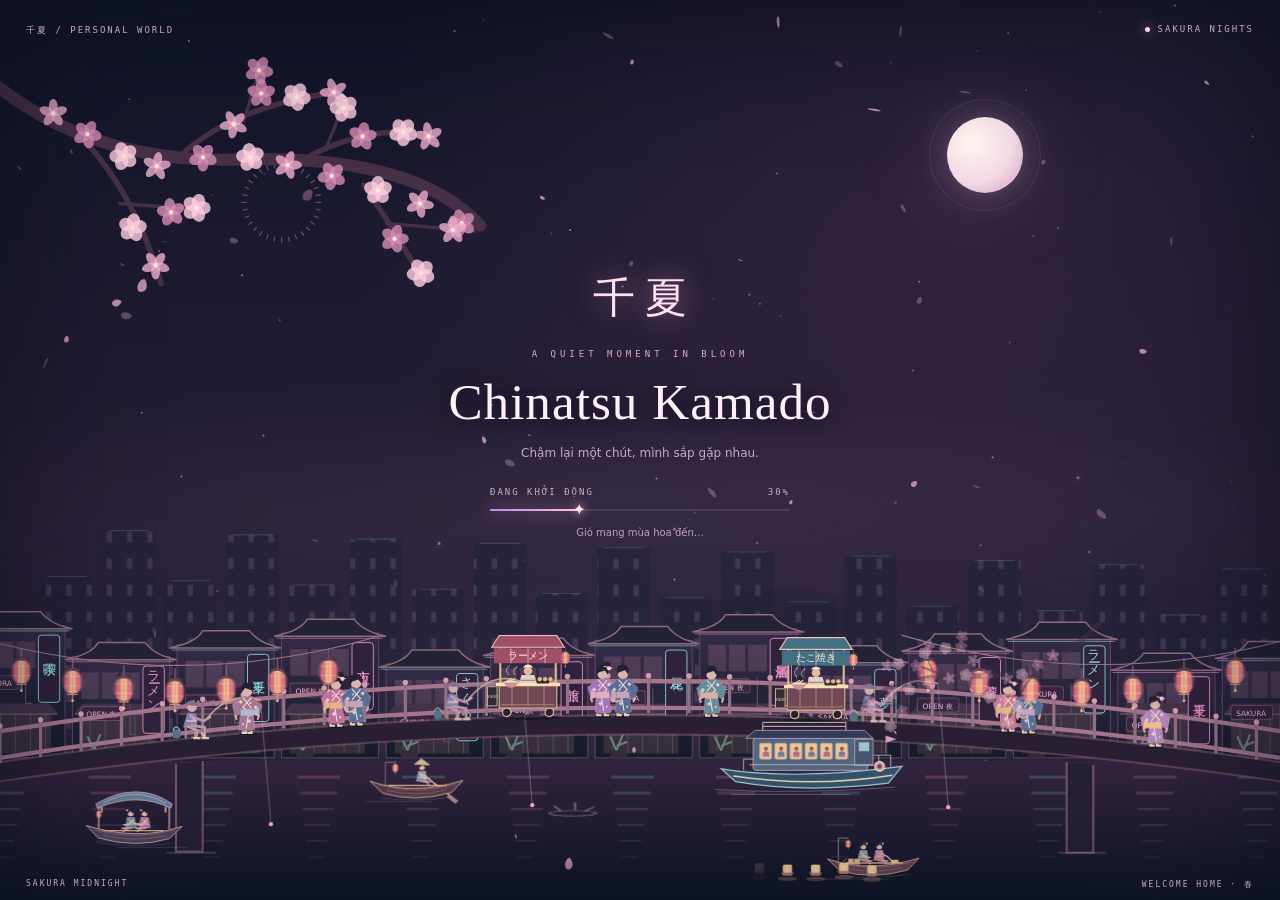
==== commit 8a66b4a8: "Hide CMD scrollbar while preserving scrolling" ====
--- a/index.html
+++ b/index.html
@@ -18,7 +18,7 @@
   <link
     href="https://fonts.googleapis.com/css2?family=Chakra+Petch:wght@500;600;700;800&family=Cormorant+Garamond:wght@500;600;700&family=JetBrains+Mono:wght@400;600;700&family=Noto+Serif+JP:wght@400;500&family=Outfit:wght@400;500;600;700;800&display=swap"
     rel="stylesheet" />
-  <link rel="stylesheet" href="assets/css/styles.css?v=cmd-grow-3" />
+  <link rel="stylesheet" href="assets/css/styles.css?v=cmd-scrollbar-4" />
   <link rel="stylesheet" href="https://fonts.googleapis.com/css2?family=Be+Vietnam+Pro:wght@400;500;600;700;800&display=swap" />
   <link rel="icon" href="assets/profile/favicon.png" type="image/png">
   <meta property="og:type" content="profile" />
--- a/assets/css/styles.css
+++ b/assets/css/styles.css
@@ -4648,7 +4648,13 @@
   overflow-x: hidden;
   overflow-y: auto;
   overflow-wrap: anywhere;
-  scrollbar-width: thin;
+  scrollbar-width: none;
+}
+
+body.terminal-active .cmd-log::-webkit-scrollbar {
+  display: none;
+  width: 0;
+  height: 0;
 }
 
 body.terminal-active .cmd-prompt-line {
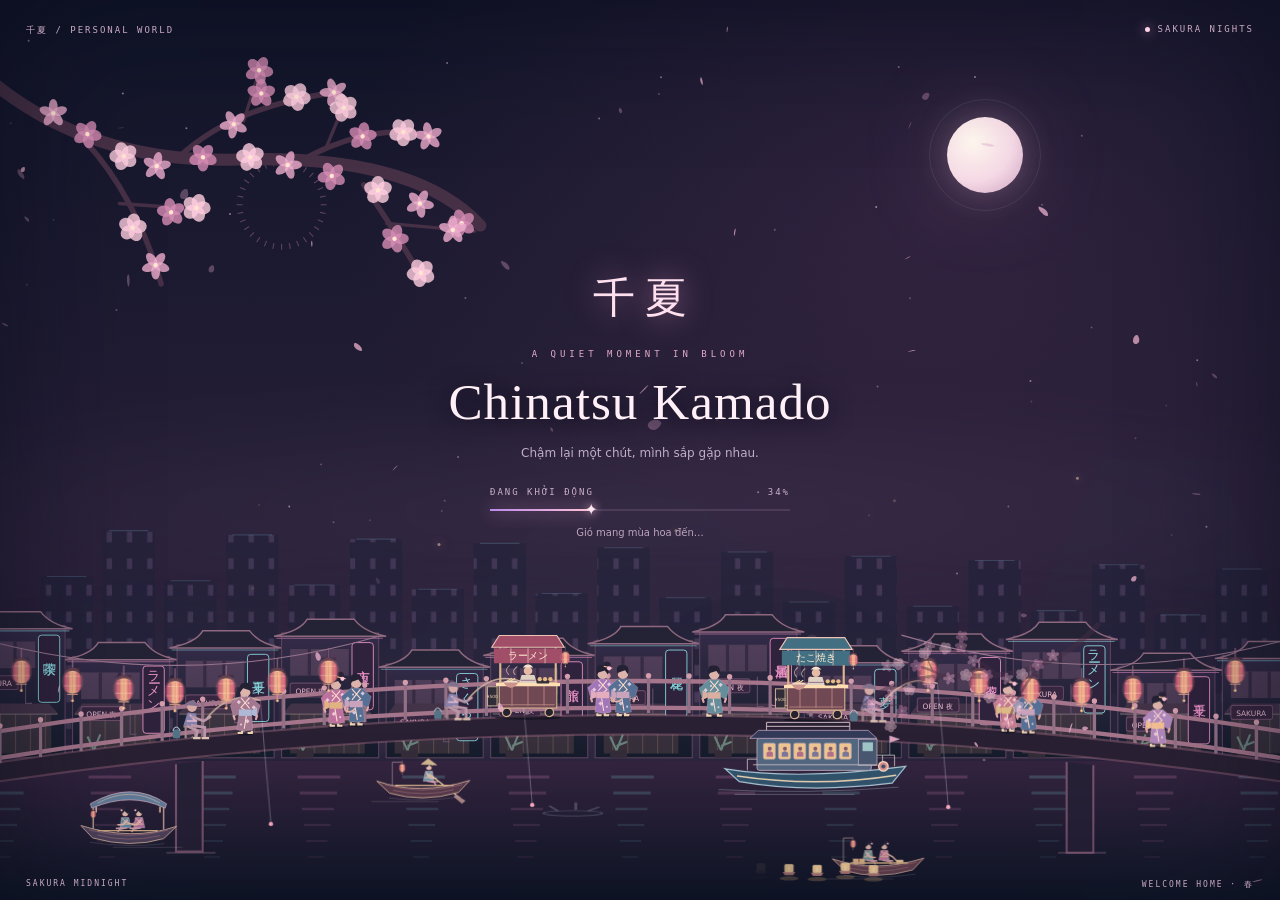
==== commit 5e1062aa: "Align profile identity and capybara with header edge" ====
--- a/index.html
+++ b/index.html
@@ -18,7 +18,7 @@
   <link
     href="https://fonts.googleapis.com/css2?family=Chakra+Petch:wght@500;600;700;800&family=Cormorant+Garamond:wght@500;600;700&family=JetBrains+Mono:wght@400;600;700&family=Noto+Serif+JP:wght@400;500&family=Outfit:wght@400;500;600;700;800&display=swap"
     rel="stylesheet" />
-  <link rel="stylesheet" href="assets/css/styles.css?v=cmd-scrollbar-4" />
+  <link rel="stylesheet" href="assets/css/styles.css?v=profile-align-5" />
   <link rel="stylesheet" href="https://fonts.googleapis.com/css2?family=Be+Vietnam+Pro:wght@400;500;600;700;800&display=swap" />
   <link rel="icon" href="assets/profile/favicon.png" type="image/png">
   <meta property="og:type" content="profile" />
--- a/assets/css/styles.css
+++ b/assets/css/styles.css
@@ -2766,7 +2766,7 @@
   height: 60px;
   font-size: 6px;
   right: calc(var(--clock-center) - 42px);
-  bottom: calc(100% - 20px);
+  bottom: calc(100% - 15px);
   transform: none;
   z-index: 5;
   pointer-events: none;
@@ -3823,7 +3823,11 @@
   line-height: 1.2;
 }
 .profile-header .display-name { font-size: inherit; line-height: inherit; }
-.profile-console .identity-block { padding-bottom: 2px; }
+.profile-console .identity-block {
+  padding-bottom: 2px;
+  position: relative;
+  top: 4px;
+}
 .profile-console .username {
   margin-top: 4px;
   font-size: 12px;
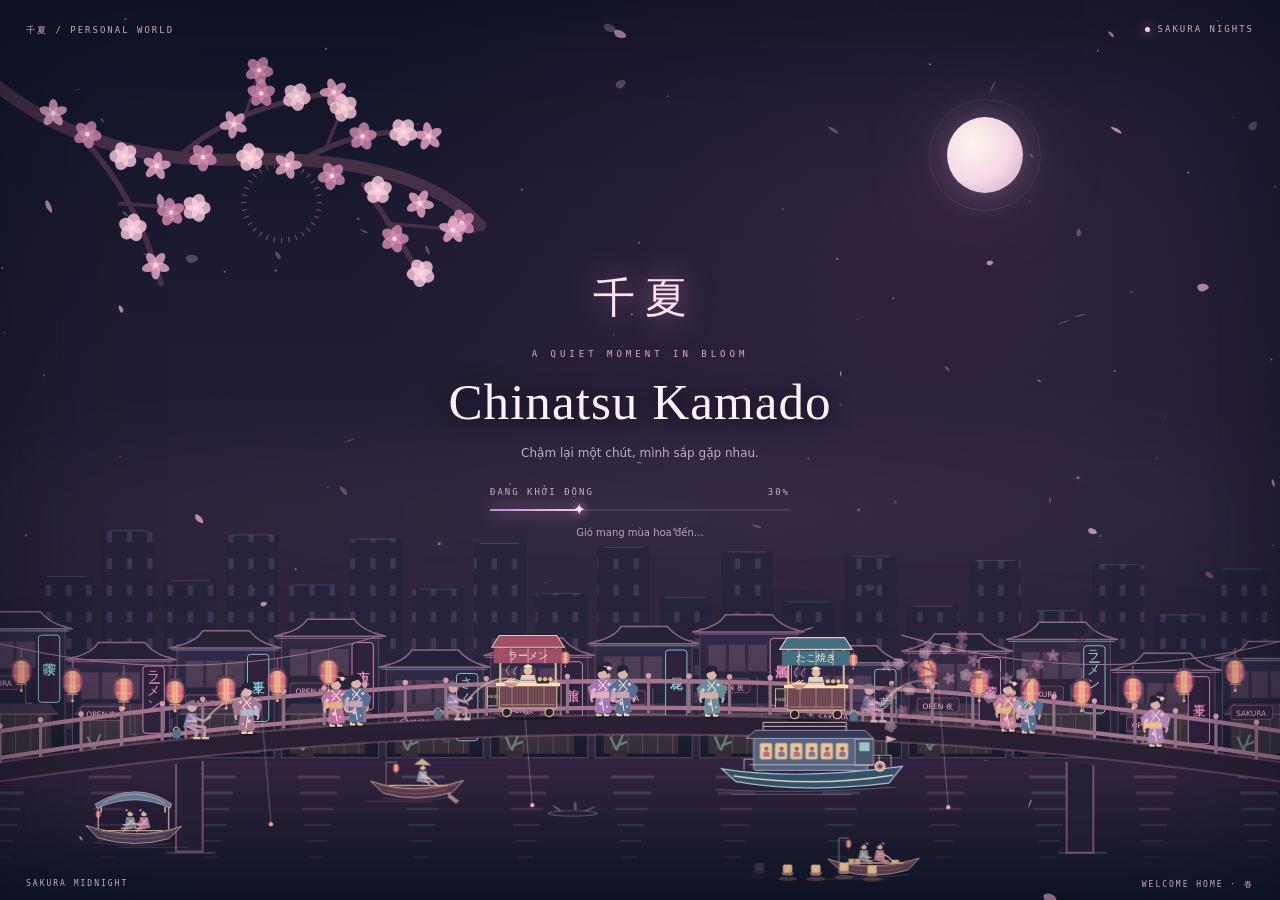
==== commit 1d06d279: "Prevent CMD footer jump when revealing Join World" ====
--- a/index.html
+++ b/index.html
@@ -18,7 +18,7 @@
   <link
     href="https://fonts.googleapis.com/css2?family=Chakra+Petch:wght@500;600;700;800&family=Cormorant+Garamond:wght@500;600;700&family=JetBrains+Mono:wght@400;600;700&family=Noto+Serif+JP:wght@400;500&family=Outfit:wght@400;500;600;700;800&display=swap"
     rel="stylesheet" />
-  <link rel="stylesheet" href="assets/css/styles.css?v=profile-align-5" />
+  <link rel="stylesheet" href="assets/css/styles.css?v=cmd-stable-footer-6" />
   <link rel="stylesheet" href="https://fonts.googleapis.com/css2?family=Be+Vietnam+Pro:wght@400;500;600;700;800&display=swap" />
   <link rel="icon" href="assets/profile/favicon.png" type="image/png">
   <meta property="og:type" content="profile" />
@@ -561,7 +561,7 @@
 
 
 
-<script src="assets/js/script.js?v=cmd-grow-3"></script>
+<script src="assets/js/script.js?v=cmd-stable-footer-6"></script>
 
 
 </body>
--- a/assets/css/styles.css
+++ b/assets/css/styles.css
@@ -4666,6 +4666,25 @@
   min-width: 0;
 }
 
+/* Keep completed boot lines anchored while the window grows around the footer. */
+body.terminal-active .cmd-window.boot-layout .cmd-log {
+  flex: 0 0 auto;
+}
+body.terminal-active .cmd-window.boot-layout .cmd-body {
+  overflow-y: auto;
+  scrollbar-width: none;
+}
+body.terminal-active .cmd-window.boot-layout .cmd-body::-webkit-scrollbar {
+  display: none;
+}
+body.terminal-active .cmd-window.boot-layout .cmd-continue:not(.hidden) {
+  animation: cmdContinueReveal .18s ease .42s both;
+}
+@keyframes cmdContinueReveal {
+  from { opacity: 0; visibility: hidden; }
+  to { opacity: 1; visibility: visible; }
+}
+
 body.terminal-active #cmd-enter-hint {
   flex: 0 0 auto;
   margin-top: 10px;
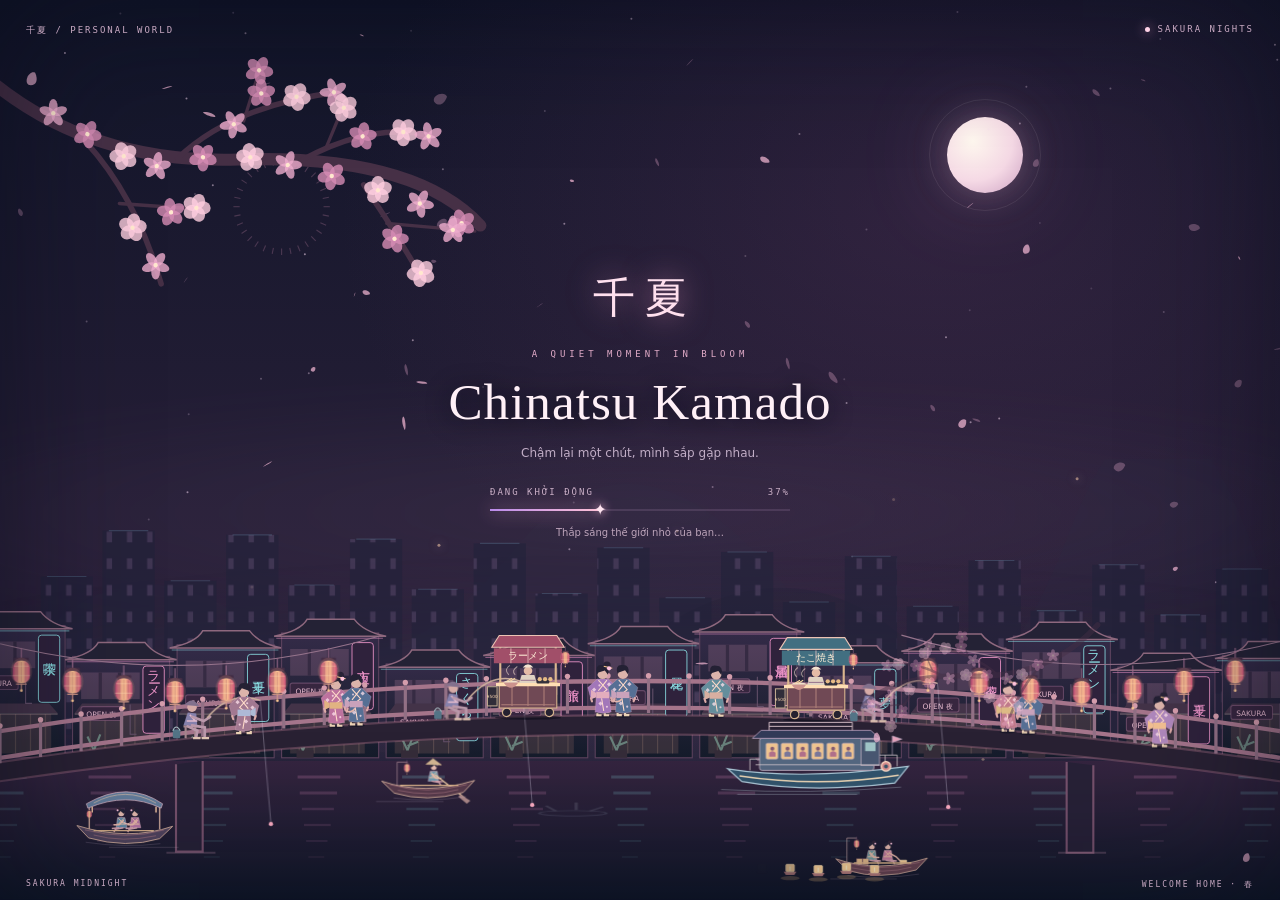
==== commit 5ee1a1fc: "Keep badge tooltips outside clipped cards and inside viewport" ====
--- a/index.html
+++ b/index.html
@@ -18,7 +18,7 @@
   <link
     href="https://fonts.googleapis.com/css2?family=Chakra+Petch:wght@500;600;700;800&family=Cormorant+Garamond:wght@500;600;700&family=JetBrains+Mono:wght@400;600;700&family=Noto+Serif+JP:wght@400;500&family=Outfit:wght@400;500;600;700;800&display=swap"
     rel="stylesheet" />
-  <link rel="stylesheet" href="assets/css/styles.css?v=cmd-stable-footer-6" />
+  <link rel="stylesheet" href="assets/css/styles.css?v=badge-tooltip-7" />
   <link rel="stylesheet" href="https://fonts.googleapis.com/css2?family=Be+Vietnam+Pro:wght@400;500;600;700;800&display=swap" />
   <link rel="icon" href="assets/profile/favicon.png" type="image/png">
   <meta property="og:type" content="profile" />
@@ -561,7 +561,7 @@
 
 
 
-<script src="assets/js/script.js?v=cmd-stable-footer-6"></script>
+<script src="assets/js/script.js?v=badge-tooltip-7"></script>
 
 
 </body>
--- a/assets/css/styles.css
+++ b/assets/css/styles.css
@@ -555,6 +555,24 @@
 .discord-badge img { width:22px; height:22px; display:block; object-fit:contain; }
 .discord-badge.nitro { filter:drop-shadow(0 0 8px rgba(255,115,207,.18)); }
 .discord-badge.empty { width:auto; padding:4px 7px; color:var(--muted); font:700 11px var(--font-mono); background:rgba(255,255,255,.045); border:1px solid rgba(255,255,255,.1); }
+.discord-badge[data-tooltip]::before,
+.discord-badge[data-tooltip]::after { display: none; }
+#badge-tooltip {
+  position: fixed;
+  z-index: 1000000;
+  width: max-content;
+  max-width: min(280px, calc(100vw - 16px));
+  padding: 7px 10px;
+  border-radius: 7px;
+  background: #111214;
+  color: #f2f3f5;
+  font: 700 12px/1.4 "Inter", sans-serif;
+  white-space: normal;
+  overflow-wrap: anywhere;
+  text-align: center;
+  box-shadow: 0 8px 18px rgba(0,0,0,.34);
+  pointer-events: none;
+}
 .handle { color:#fff !important; font-weight:800; }
 .tags { display:flex; flex-wrap:wrap; gap:7px; margin-top:12px; }
 .tags span { padding:7px 10px; border-radius:999px; background:rgb(var(--accent-rgb) / .12); border:1px solid rgb(var(--accent-rgb) / .24); color:#e7eaff; font-size:12px; }
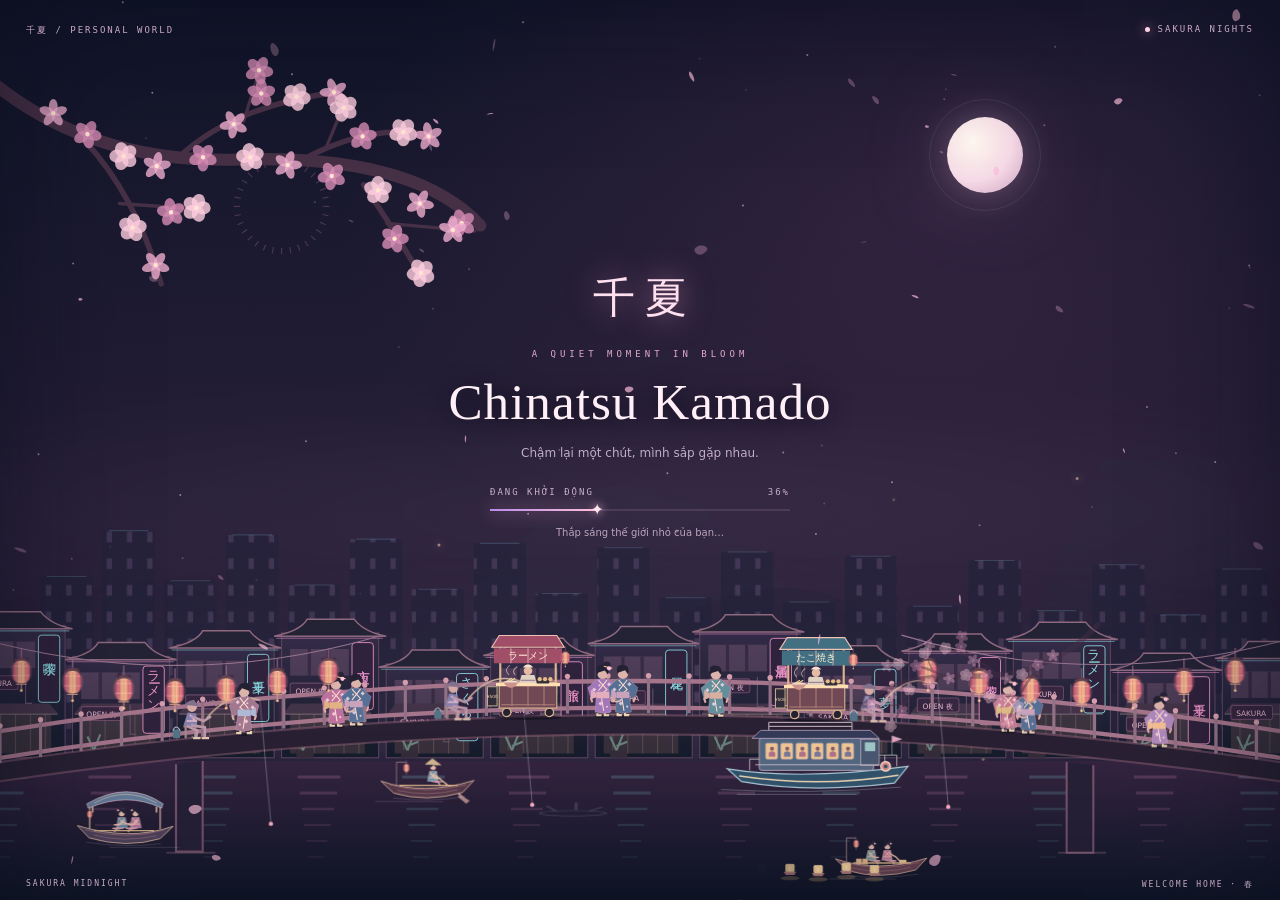
==== commit 38eb6bb5: "Start YouTube background from zero on each page visit" ====
--- a/index.html
+++ b/index.html
@@ -77,7 +77,7 @@
 
   <div id="bg-yt-container" class="bg-video hidden" style="position: fixed; top: 0; left: 0; width: 100vw; height: 100vh; z-index: -1; pointer-events: none; overflow: hidden;">
     <iframe id="bg-yt-player"
-            data-src="https://www.youtube.com/embed/zvIS6EIkXx8?enablejsapi=1&autoplay=1&mute=1&controls=0&rel=0&modestbranding=1&disablekb=1&iv_load_policy=3&fs=0&playsinline=1&loop=1&playlist=zvIS6EIkXx8"
+            data-src="https://www.youtube.com/embed/zvIS6EIkXx8?enablejsapi=1&autoplay=0&mute=1&controls=0&rel=0&modestbranding=1&disablekb=1&iv_load_policy=3&fs=0&playsinline=1&loop=1&playlist=zvIS6EIkXx8"
             title="Nền video YouTube"
             frameborder="0"
             allow="autoplay; encrypted-media"
@@ -561,7 +561,7 @@
 
 
 
-<script src="assets/js/script.js?v=badge-tooltip-7"></script>
+<script src="assets/js/script.js?v=youtube-fresh-start-8"></script>
 
 
 </body>
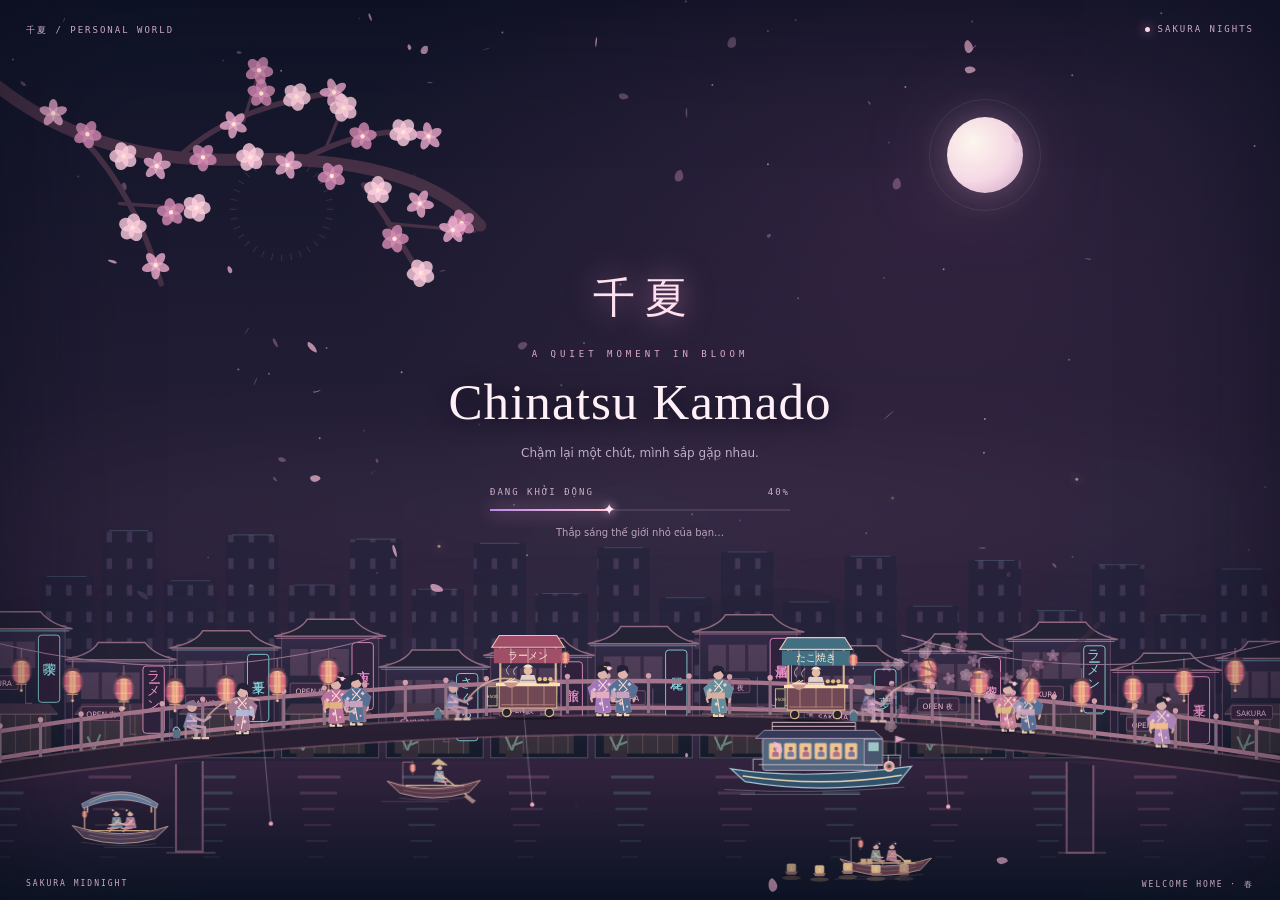
==== commit 7e5c3c65: "Add verified Discord progression badges and level-aware rendering" ====
--- a/index.html
+++ b/index.html
@@ -18,7 +18,7 @@
   <link
     href="https://fonts.googleapis.com/css2?family=Chakra+Petch:wght@500;600;700;800&family=Cormorant+Garamond:wght@500;600;700&family=JetBrains+Mono:wght@400;600;700&family=Noto+Serif+JP:wght@400;500&family=Outfit:wght@400;500;600;700;800&display=swap"
     rel="stylesheet" />
-  <link rel="stylesheet" href="assets/css/styles.css?v=badge-tooltip-7" />
+  <link rel="stylesheet" href="assets/css/styles.css?v=discord-badges-20261113-1" />
   <link rel="stylesheet" href="https://fonts.googleapis.com/css2?family=Be+Vietnam+Pro:wght@400;500;600;700;800&display=swap" />
   <link rel="icon" href="assets/profile/favicon.png" type="image/png">
   <meta property="og:type" content="profile" />
@@ -561,7 +561,7 @@
 
 
 
-<script src="assets/js/script.js?v=youtube-fresh-start-8"></script>
+<script src="assets/js/script.js?v=discord-badges-20261113-1"></script>
 
 
 </body>
--- a/assets/css/styles.css
+++ b/assets/css/styles.css
@@ -547,7 +547,8 @@
 .meta-grid span { display:block; margin-bottom:4px; color:var(--muted); font-size:12px; font-weight:600; text-transform:none; letter-spacing:0; }
 .meta-grid strong { display:block; min-width:0; overflow:hidden; text-overflow:ellipsis; white-space:nowrap; color:#eef4ff; font-size:13px; }
 .badge-list { display:flex !important; align-items:center; gap:5px; min-height:24px; overflow:visible !important; white-space:normal !important; flex-wrap:wrap; }
-.discord-badge { width:22px; height:22px; border-radius:6px; display:inline-grid; place-items:center; position:relative; transition:.18s ease; }
+.discord-badge { width:22px; height:22px; padding:0; border:0; background:transparent; color:inherit; flex:0 0 auto; border-radius:6px; display:inline-grid; place-items:center; position:relative; transition:.18s ease; }
+.discord-badge:focus-visible { outline:2px solid var(--cyan); outline-offset:2px; }
 .discord-badge:hover { transform:translateY(-1px) scale(1.08); filter:drop-shadow(0 0 8px rgb(var(--accent-rgb) / .4)); }
 .discord-badge::before { content:attr(data-tooltip); position:absolute; left:50%; bottom:calc(100% + 9px); transform:translateX(-50%) translateY(4px) scale(.98); z-index:80; padding:7px 10px; border-radius:7px; background:#111214; color:#f2f3f5; font:700 12px/1.2 "Inter", sans-serif; white-space:nowrap; box-shadow:0 8px 18px rgba(0,0,0,.34); opacity:0; visibility:hidden; pointer-events:none; transition:opacity .14s ease, transform .14s ease, visibility 0s linear .14s; }
 .discord-badge::after { content:""; position:absolute; left:50%; bottom:calc(100% + 3px); transform:translateX(-50%) translateY(4px); z-index:79; border:6px solid transparent; border-top-color:#111214; opacity:0; visibility:hidden; pointer-events:none; transition:opacity .14s ease, transform .14s ease, visibility 0s linear .14s; }
@@ -3906,7 +3907,10 @@
 }
 .profile-console .meta-grid strong { font-size: 11.5px; }
 .profile-console .badge-list { gap: 3px; min-height: 18px; }
-.profile-console .discord-badge,
+.profile-console .discord-badge {
+  width: 24px;
+  height: 24px;
+}
 .profile-console .discord-badge img {
   width: 18px;
   height: 18px;
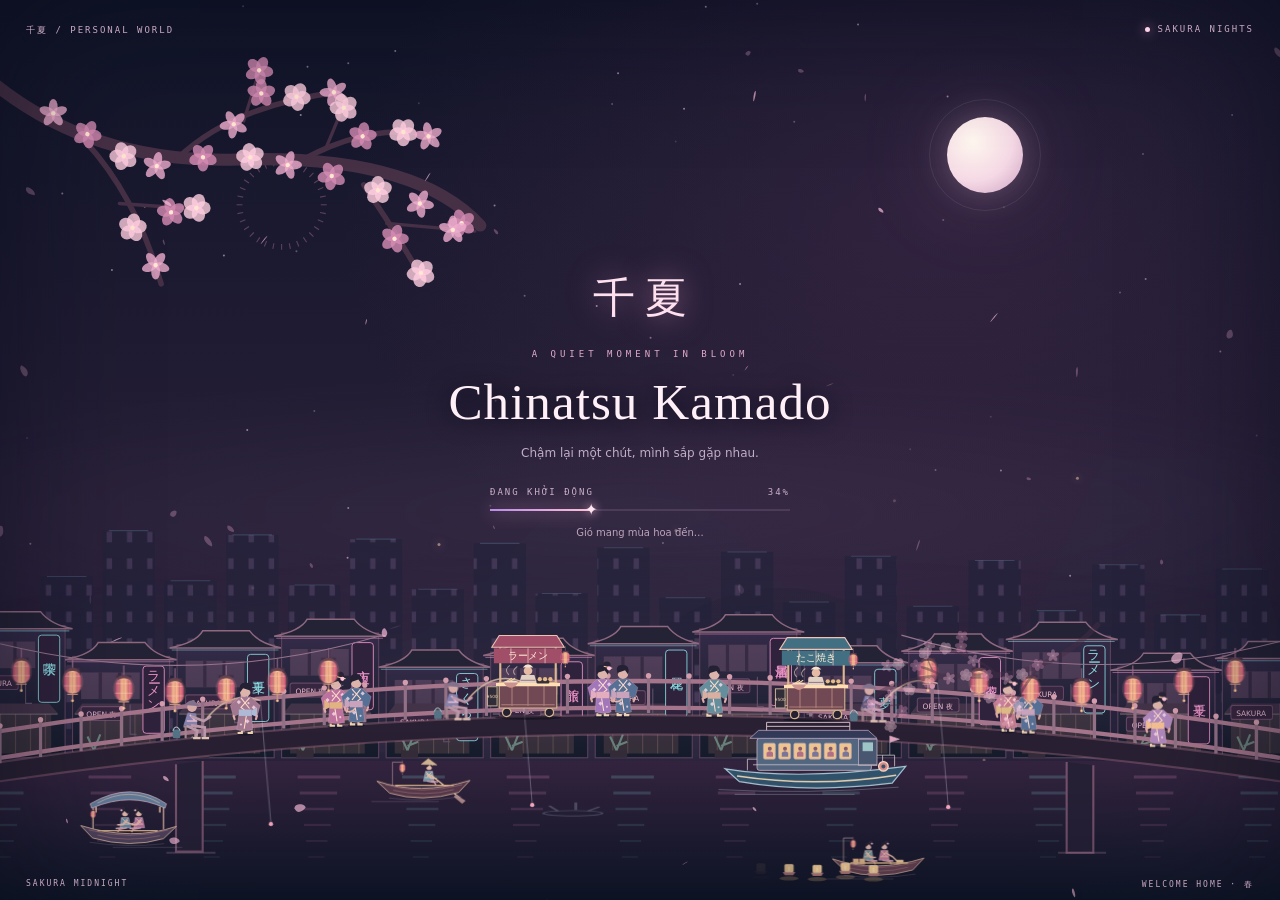
==== commit fc3d23de: "Shorten Discord badge tooltips" ====
--- a/index.html
+++ b/index.html
@@ -561,7 +561,7 @@
 
 
 
-<script src="assets/js/script.js?v=discord-badges-20261113-1"></script>
+<script src="assets/js/script.js?v=discord-badges-20261113-2"></script>
 
 
 </body>
